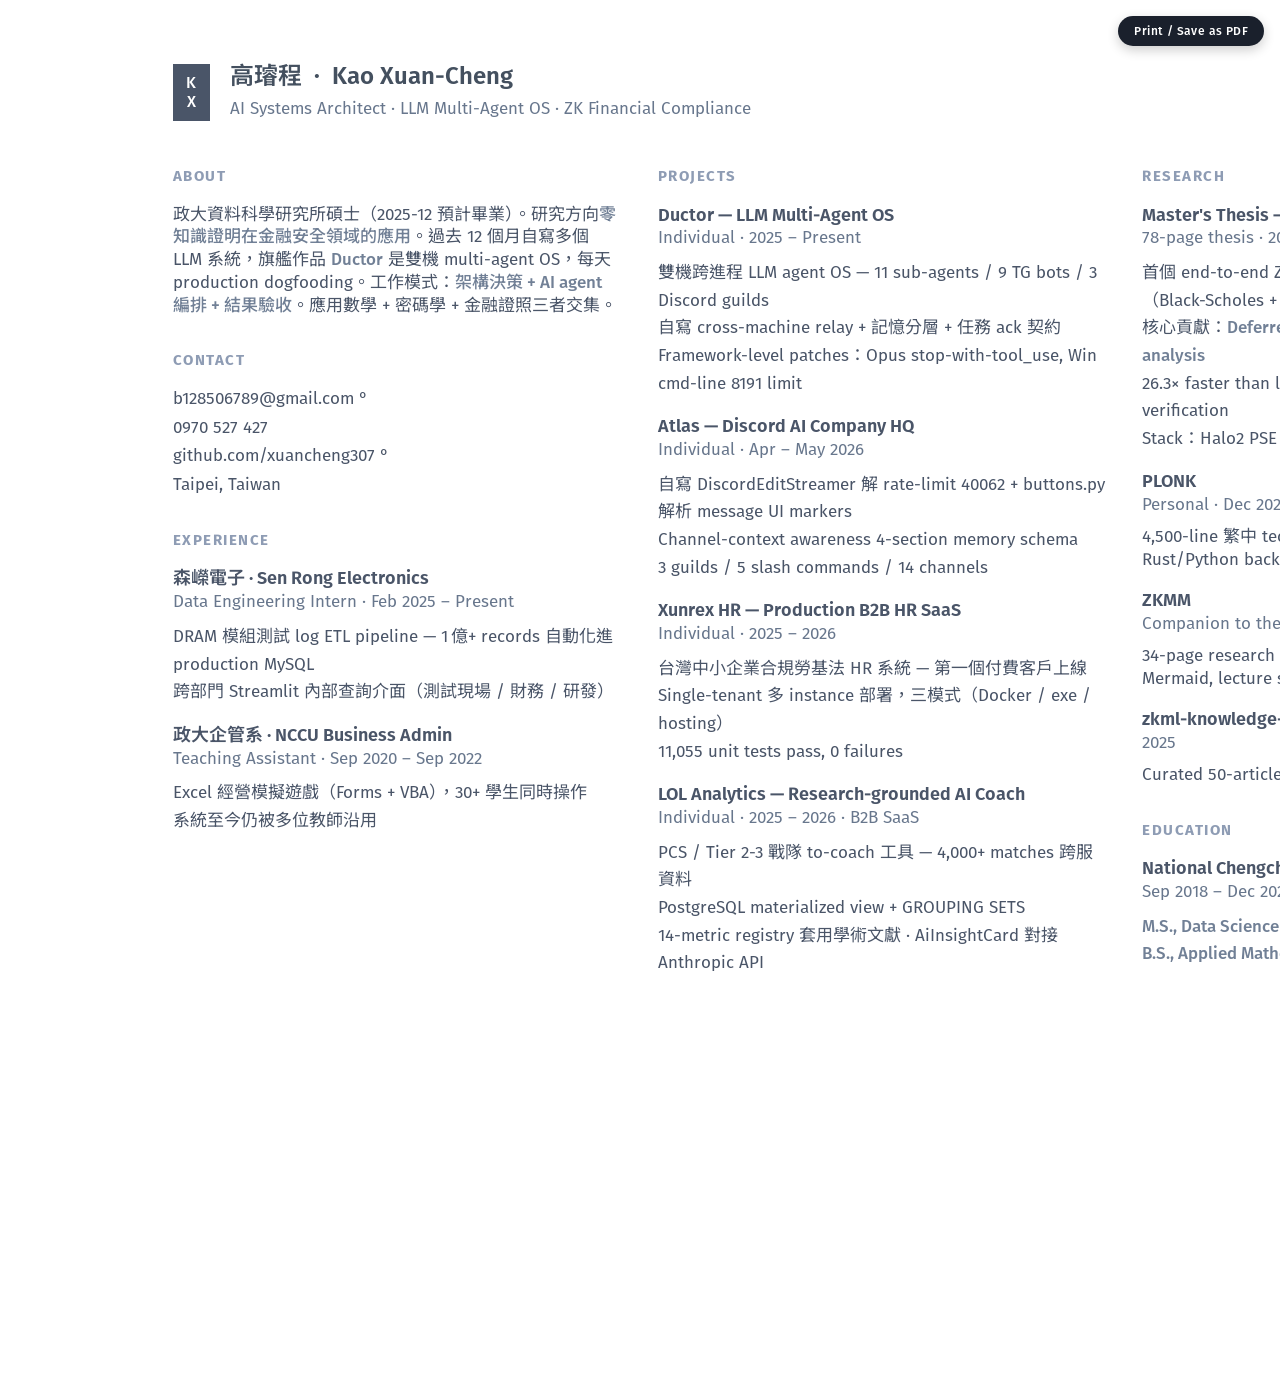
==== index.html @ 1d654ff6 "Resume v12 content trim: each entry 2-3 hook bullets, detail moved to interview script" ====
<!DOCTYPE html>
<html lang="zh-Hant">

<head>
  <meta charset="UTF-8">
  <meta name="description" content="AI Systems Architect — LLM Multi-Agent OS · ZK Financial Compliance · Production Engineering">
  <meta name="keywords" content="resume,cv,Kao Xuan-Cheng,高璿程,AI Architect">
  <meta name="author" content="Kao Xuan-Cheng / 高璿程">
  <meta name="viewport" content="width=device-width, initial-scale=1.0">
  <meta http-equiv="X-UA-Compatible" content="ie=edge">
  <link rel="preload" href="./fonts/FiraGO-Bold.latin.woff2" as="font" crossorigin="anonymous">
  <link rel="preload" href="./fonts/FiraGO-SemiBold.latin.woff2" as="font" crossorigin="anonymous">
  <link rel="preload" href="./fonts/FiraGO-Regular.latin.woff2" as="font" crossorigin="anonymous">
  <link rel="preload" href="./fonts/FiraGO-Medium.latin.woff2" as="font" crossorigin="anonymous">
  <link rel="preconnect" href="https://fonts.googleapis.com">
  <link rel="preconnect" href="https://fonts.gstatic.com" crossorigin>
  <link href="https://fonts.googleapis.com/css2?family=Noto+Sans+TC:wght@400;500;600;700&display=swap" rel="stylesheet">
  <link href="./build.css" rel="stylesheet">
  <title>高璿程 Kao Xuan-Cheng — AI Systems Architect</title>
  <style>
    .print-bar {
      position: fixed; top: 16px; right: 16px;
      background: #1a202c; color: #fff;
      padding: 8px 16px; border-radius: 100px;
      font-family: FiraGO, "Noto Sans TC", system-ui, sans-serif;
      font-size: 12px; font-weight: 500;
      cursor: pointer; user-select: none; z-index: 100;
      letter-spacing: 0.4px; border: none;
      box-shadow: 0 4px 12px rgba(0,0,0,0.2);
    }
    .print-bar:hover { background: #4a5568; }
    @media print { .print-bar { display: none !important; } }
  </style>
</head>

<body>
  <button class="print-bar" onclick="window.print()">Print / Save as PDF</button>

  <main class="font-firago hyphens-manual">

    <div class="p-6 mx-auto page max-w-2xl print:max-w-letter md:max-w-letter md:h-letter xsm:p-8 sm:p-9 md:p-16 bg-white">

      <!-- Name -->
      <header class="flex items-center mb-8 md:mb-11">
        <div class="initials-container mr-5 text-base leading-none text-white bg-gray-700 font-medium print:bg-black px-3"
             style="padding-bottom: 0.6875rem; padding-top: 0.6875rem;">
          <div class="initial text-center" style="padding-bottom: 0.1875rem;">K</div>
          <div class="text-center initial">X</div>
        </div>
        <div>
          <h1 class="text-2xl font-semibold text-gray-750 pb-px leading-none">
            高璿程 &nbsp;&middot;&nbsp; Kao Xuan-Cheng
          </h1>
          <p class="text-md text-gray-650 mt-2.1 leading-normal">
            AI Systems Architect &middot; LLM Multi-Agent OS &middot; ZK Financial Compliance
          </p>
        </div>
      </header>

      <div class="md:col-count-2 print:col-count-2 col-gap-md md:h-letter-col print:h-letter-col col-fill-auto">

        <!-- ABOUT -->
        <section class="mt-8 first:mt-0">
          <div class="break-inside-avoid">
            <h2 class="mb-4 font-bold tracking-widest text-sm2 text-gray-550 print:font-normal">
              ABOUT
            </h2>
            <p class="text-md text-gray-700 leading-normal">
              政大資料科學研究所碩士（2025-12 預計畢業）。研究方向<span class="font-medium text-gray-600 print:text-black">零知識證明在金融安全領域的應用</span>。過去 12 個月自寫多個 LLM 系統，旗艦作品 <span class="font-medium text-gray-600 print:text-black">Ductor</span> 是雙機 multi-agent OS，每天 production dogfooding。工作模式：<span class="font-medium text-gray-600 print:text-black">架構決策 + AI agent 編排 + 結果驗收</span>。應用數學 + 密碼學 + 金融證照三者交集。
            </p>
          </div>
        </section>

        <!-- CONTACT -->
        <section class="mt-8 first:mt-0">
          <div class="break-inside-avoid">
            <h2 class="mb-4 font-bold tracking-widest text-sm2 text-gray-550 print:font-normal">
              CONTACT
            </h2>
            <p class="text-md text-gray-700 leading-normal">
              <a class="hover:bg-gray-150 rounded-lg transition ease-in duration-100" href="mailto:b128506789@gmail.com">b128506789@gmail.com&nbsp;&deg;</a>
            </p>
            <p class="text-md text-gray-700 leading-normal mt-1.5">0970 527 427</p>
            <p class="text-md text-gray-700 leading-normal mt-1.5">
              <a class="hover:bg-gray-150 rounded-lg transition ease-in duration-100" href="https://github.com/xuancheng307">github.com/xuancheng307&nbsp;&deg;</a>
            </p>
            <p class="text-md text-gray-700 leading-normal mt-1.5">Taipei, Taiwan</p>
          </div>
        </section>

        <!-- EXPERIENCE -->
        <section class="mt-8 first:mt-0">
          <div class="break-inside-avoid">
            <h2 class="mb-4 font-bold tracking-widest text-sm2 text-gray-550 print:font-normal">
              EXPERIENCE
            </h2>

            <section class="mb-4.5 break-inside-avoid">
              <header>
                <h3 class="text-lg font-semibold text-gray-700 leading-snugish">
                  森嶸電子 &middot; Sen Rong Electronics
                </h3>
                <p class="leading-normal text-md text-gray-650">
                  Data Engineering Intern &middot; Feb 2025 &ndash; Present
                </p>
              </header>
              <ul class="list-inside leading-relaxed text-md text-gray-700 mt-2.1">
                <li>DRAM 模組測試 log ETL pipeline &mdash; 1&thinsp;億&plus; records 自動化進 production MySQL</li>
                <li>跨部門 Streamlit 內部查詢介面（測試現場 / 財務 / 研發）</li>
              </ul>
            </section>
          </div>

          <section class="mb-4.5 break-inside-avoid">
            <header>
              <h3 class="text-lg font-semibold text-gray-700 leading-snugish">
                政大企管系 &middot; NCCU Business Admin
              </h3>
              <p class="leading-normal text-md text-gray-650">
                Teaching Assistant &middot; Sep 2020 &ndash; Sep 2022
              </p>
            </header>
            <ul class="list-inside leading-relaxed text-md text-gray-700 mt-2.1">
              <li>Excel 經營模擬遊戲（Forms &plus; VBA），30&plus; 學生同時操作</li>
              <li>系統至今仍被多位教師沿用</li>
            </ul>
          </section>
        </section>

        <!-- PROJECTS -->
        <section class="mt-8 first:mt-0">
          <div class="break-inside-avoid">
            <h2 class="mb-4 font-bold tracking-widest text-sm2 text-gray-550 print:font-normal">
              PROJECTS
            </h2>

            <section class="mb-4.5 break-inside-avoid">
              <header>
                <h3 class="text-lg font-semibold text-gray-700 leading-snugish">
                  Ductor &mdash; LLM Multi-Agent OS
                </h3>
                <p class="leading-normal text-md text-gray-650">
                  Individual &middot; 2025 &ndash; Present
                </p>
              </header>
              <ul class="list-inside leading-relaxed text-md text-gray-700 mt-2.1">
                <li>雙機跨進程 LLM agent OS &mdash; 11 sub-agents / 9 TG bots / 3 Discord guilds</li>
                <li>自寫 cross-machine relay &plus; 記憶分層 &plus; 任務 ack 契約</li>
                <li>Framework-level patches：Opus stop-with-tool_use, Win cmd-line 8191 limit</li>
              </ul>
            </section>

            <section class="mb-4.5 break-inside-avoid">
              <header>
                <h3 class="text-lg font-semibold text-gray-700 leading-snugish">
                  Atlas &mdash; Discord AI Company HQ
                </h3>
                <p class="leading-normal text-md text-gray-650">
                  Individual &middot; Apr &ndash; May 2026
                </p>
              </header>
              <ul class="list-inside leading-relaxed text-md text-gray-700 mt-2.1">
                <li>自寫 DiscordEditStreamer 解 rate-limit 40062 &plus; buttons.py 解析 message UI markers</li>
                <li>Channel-context awareness 4-section memory schema</li>
                <li>3 guilds / 5 slash commands / 14 channels</li>
              </ul>
            </section>

            <section class="mb-4.5 break-inside-avoid">
              <header>
                <h3 class="text-lg font-semibold text-gray-700 leading-snugish">
                  Xunrex HR &mdash; Production B2B HR SaaS
                </h3>
                <p class="leading-normal text-md text-gray-650">
                  Individual &middot; 2025 &ndash; 2026
                </p>
              </header>
              <ul class="list-inside leading-relaxed text-md text-gray-700 mt-2.1">
                <li>台灣中小企業合規勞基法 HR 系統 &mdash; 第一個付費客戶上線</li>
                <li>Single-tenant 多 instance 部署，三模式（Docker / exe / hosting）</li>
                <li>11,055 unit tests pass, 0 failures</li>
              </ul>
            </section>

            <section class="mb-4.5 break-inside-avoid">
              <header>
                <h3 class="text-lg font-semibold text-gray-700 leading-snugish">
                  LOL Analytics &mdash; Research-grounded AI Coach
                </h3>
                <p class="leading-normal text-md text-gray-650">
                  Individual &middot; 2025 &ndash; 2026 &middot; B2B SaaS
                </p>
              </header>
              <ul class="list-inside leading-relaxed text-md text-gray-700 mt-2.1">
                <li>PCS / Tier 2-3 戰隊 to-coach 工具 &mdash; 4,000&plus; matches 跨服資料</li>
                <li>PostgreSQL materialized view &plus; GROUPING SETS</li>
                <li>14-metric registry 套用學術文獻 &middot; AiInsightCard 對接 Anthropic API</li>
              </ul>
            </section>
          </div>
        </section>

        <!-- RESEARCH -->
        <section class="mt-8 first:mt-0">
          <div class="break-inside-avoid">
            <h2 class="mb-4 font-bold tracking-widest text-sm2 text-gray-550 print:font-normal">
              RESEARCH
            </h2>

            <section class="mb-4.5 break-inside-avoid">
              <header>
                <h3 class="text-lg font-semibold text-gray-700 leading-snugish">
                  Master&apos;s Thesis &mdash; ZK Financial Compliance
                </h3>
                <p class="leading-normal text-md text-gray-650">
                  78-page thesis &middot; 2024 &ndash; Dec 2025
                </p>
              </header>
              <ul class="list-inside leading-relaxed text-md text-gray-700 mt-2.1">
                <li>首個 end-to-end ZK transcendental-function evaluation（Black-Scholes &plus; Merton）</li>
                <li>核心貢獻：<span class="font-medium text-gray-600 print:text-black">Deferred truncation with BN254 headroom analysis</span></li>
                <li>26.3&times; faster than lookup &middot; 6,944-byte proof / 23ms verification</li>
                <li>Stack：Halo2 PSE / KZG/SHPLONK / BN254</li>
              </ul>
            </section>

            <section class="mb-4.5 break-inside-avoid">
              <header>
                <h3 class="text-lg font-semibold text-gray-700 leading-snugish">PLONK</h3>
                <p class="leading-normal text-md text-gray-650">Personal &middot; Dec 2025</p>
              </header>
              <p class="mt-2.1 text-md text-gray-700 leading-normal">
                4,500-line 繁中 technical report &plus; 2 in-browser demos &plus; Rust/Python backend.
              </p>
            </section>

            <section class="mb-4.5 break-inside-avoid">
              <header>
                <h3 class="text-lg font-semibold text-gray-700 leading-snugish">ZKMM</h3>
                <p class="leading-normal text-md text-gray-650">Companion to thesis &middot; 2025</p>
              </header>
              <p class="mt-2.1 text-md text-gray-700 leading-normal">
                34-page research site &mdash; formal protocol specs, MathJax, Mermaid, lecture script。Pure HTML / CSS / vanilla JS。
              </p>
            </section>

            <section class="mb-4.5 break-inside-avoid">
              <header>
                <h3 class="text-lg font-semibold text-gray-700 leading-snugish">zkml-knowledge-base</h3>
                <p class="leading-normal text-md text-gray-650">2025</p>
              </header>
              <p class="mt-2.1 text-md text-gray-700 leading-normal">
                Curated 50-article ZKML reference 跨 8 sections。
              </p>
            </section>
          </div>
        </section>

        <!-- EDUCATION -->
        <section class="mt-8 first:mt-0">
          <div class="break-inside-avoid">
            <h2 class="mb-4 font-bold tracking-widest text-sm2 text-gray-550 print:font-normal">
              EDUCATION
            </h2>

            <section class="mb-4.5 break-inside-avoid">
              <header>
                <h3 class="text-lg font-semibold text-gray-700 leading-snugish">
                  National Chengchi University &middot; 政治大學
                </h3>
                <p class="leading-normal text-md text-gray-650">
                  Sep 2018 &ndash; Dec 2025
                </p>
              </header>
              <ul class="list-inside leading-relaxed text-md text-gray-700 mt-2.1">
                <li><span class="font-medium text-gray-600 print:text-black">M.S., Data Science</span> &middot; 2023 &ndash; 2025（預計）</li>
                <li><span class="font-medium text-gray-600 print:text-black">B.S., Applied Mathematics</span> &middot; 2018 &ndash; 2023 &middot; 跨修商學院</li>
              </ul>
            </section>
          </div>
        </section>

        <!-- SKILLS -->
        <section class="mt-8 first:mt-0">
          <div class="break-inside-avoid">
            <h2 class="mb-4 font-bold tracking-widest text-sm2 text-gray-550 print:font-normal">
              SKILLS
            </h2>

            <section class="mb-4.5 break-inside-avoid">
              <header>
                <h3 class="text-lg font-semibold text-gray-700 leading-snugish">Advanced</h3>
              </header>
              <ul class="list-inside leading-relaxed text-md text-gray-700 mt-2.1">
                <li>Python &middot; Anthropic Claude SDK &middot; Multi-agent orchestration</li>
                <li>MySQL / PostgreSQL &middot; Materialized View &middot; Telethon</li>
                <li>Halo2 / KZG / PLONK &middot; Framework patching</li>
              </ul>
            </section>

            <section class="mb-4.5 break-inside-avoid">
              <header>
                <h3 class="text-lg font-semibold text-gray-700 leading-snugish">Intermediate</h3>
              </header>
              <ul class="list-inside leading-relaxed text-md text-gray-700 mt-2.1">
                <li>TypeScript / Next.js &middot; Flask / Streamlit &middot; Docker / PyInstaller</li>
                <li>ezkl ONNX &rarr; Halo2 &middot; Remez minimax &middot; pandas</li>
              </ul>
            </section>

            <section class="mb-4.5 break-inside-avoid">
              <header>
                <h3 class="text-lg font-semibold text-gray-700 leading-snugish">Learning</h3>
              </header>
              <p class="mt-2.1 text-md text-gray-700 leading-normal">
                Rust &middot; C++ / MFC &middot; Plonky2
              </p>
            </section>
          </div>
        </section>

        <!-- LANG + CERT -->
        <section class="mt-8 first:mt-0">
          <div class="break-inside-avoid">
            <h2 class="mb-4 font-bold tracking-widest text-sm2 text-gray-550 print:font-normal">
              LANGUAGES &amp; CERTIFICATIONS
            </h2>
            <p class="text-md text-gray-700 leading-normal">
              <span class="font-medium text-gray-600 print:text-black">中文</span> Native &middot; <span class="font-medium text-gray-600 print:text-black">English</span> Reading Advanced; Speaking / Writing Intermediate
            </p>
            <p class="mt-2.1 text-md text-gray-700 leading-normal">
              證券商高級業務員 &middot; 證券商業務員 &middot; 期貨商業務員（2021.03）
            </p>
          </div>
        </section>

      </div>

    </div>

  </main>

</body>

</html>
---- build.css ----
@font-face{font-family:FiraGo;font-style:normal;font-weight:600;font-display:swap;src:url(./fonts/FiraGO-SemiBold.latin.woff2) format("woff2");unicode-range:U+0000-007f,U+0080-00ff}@font-face{font-family:FiraGo;font-style:normal;font-weight:600;font-display:swap;src:url(./fonts/FiraGO-SemiBold.latin-ext.woff2) format("woff2");unicode-range:U+0100-017f,U+0180-024f,U+0250-02af,U+1e??,U+2c60-2c7f,U+a720-a7ff,U+ab30-ab6f}@font-face{font-family:FiraGo;font-style:normal;font-weight:600;font-display:swap;src:url(./fonts/FiraGO-SemiBold.cyrillic.woff2) format("woff2");unicode-range:U+04??,U+0500-052f}@font-face{font-family:FiraGo;font-style:normal;font-weight:600;font-display:swap;src:url(./fonts/FiraGO-SemiBold.special.woff2) format("woff2");unicode-range:U+02b0-02ff,U+0300-036f,U+1d00-1d7f,U+1d80-1dbf,U+1dc0-1dff,U+23??,U+2980-29ff,U+2b??,U+e000-f8ff,U+fb00-fb4f}@font-face{font-family:FiraGo;font-style:normal;font-weight:600;font-display:swap;src:url(./fonts/FiraGO-SemiBold.greek.woff2) format("woff2");unicode-range:U+0370-03ff,U+1f??}@font-face{font-family:FiraGo;font-style:normal;font-weight:600;font-display:swap;src:url(./fonts/FiraGO-SemiBold.hebrew.woff2) format("woff2");unicode-range:U+0590-05ff}@font-face{font-family:FiraGo;font-style:normal;font-weight:600;font-display:swap;src:url(./fonts/FiraGO-SemiBold.arabic.woff2) format("woff2");unicode-range:U+06??,U+0750-077f,U+fb50-fdff,U+fe70-feff}@font-face{font-family:FiraGo;font-style:normal;font-weight:600;font-display:swap;src:url(./fonts/FiraGO-SemiBold.devanagari.woff2) format("woff2");unicode-range:U+0900-097f}@font-face{font-family:FiraGo;font-style:normal;font-weight:600;font-display:swap;src:url(./fonts/FiraGO-SemiBold.thai.woff2) format("woff2");unicode-range:U+0e00-0e7f}@font-face{font-family:FiraGo;font-style:normal;font-weight:600;font-display:swap;src:url(./fonts/FiraGO-SemiBold.georgian.woff2) format("woff2");unicode-range:U+10a0-10ff}@font-face{font-family:FiraGo;font-style:normal;font-weight:600;font-display:swap;src:url(./fonts/FiraGO-SemiBold.shared.woff2) format("woff2");unicode-range:U+2000-206f,U+2070-209f,U+20a0-20cf,U+2100-214f,U+2150-218f,U+2190-21ff,U+22??,U+25a0-25ff,U+2700-27bf}@font-face{font-family:FiraGo;font-style:normal;font-weight:700;font-display:swap;src:url(./fonts/FiraGO-Bold.latin.woff2) format("woff2");unicode-range:U+0000-007f,U+0080-00ff}@font-face{font-family:FiraGo;font-style:normal;font-weight:700;font-display:swap;src:url(./fonts/FiraGO-Bold.latin-ext.woff2) format("woff2");unicode-range:U+0100-017f,U+0180-024f,U+0250-02af,U+1e??,U+2c60-2c7f,U+a720-a7ff,U+ab30-ab6f}@font-face{font-family:FiraGo;font-style:normal;font-weight:700;font-display:swap;src:url(./fonts/FiraGO-Bold.cyrillic.woff2) format("woff2");unicode-range:U+04??,U+0500-052f}@font-face{font-family:FiraGo;font-style:normal;font-weight:700;font-display:swap;src:url(./fonts/FiraGO-Bold.special.woff2) format("woff2");unicode-range:U+02b0-02ff,U+0300-036f,U+1d00-1d7f,U+1d80-1dbf,U+1dc0-1dff,U+23??,U+2980-29ff,U+2b??,U+e000-f8ff,U+fb00-fb4f}@font-face{font-family:FiraGo;font-style:normal;font-weight:700;font-display:swap;src:url(./fonts/FiraGO-Bold.greek.woff2) format("woff2");unicode-range:U+0370-03ff,U+1f??}@font-face{font-family:FiraGo;font-style:normal;font-weight:700;font-display:swap;src:url(./fonts/FiraGO-Bold.hebrew.woff2) format("woff2");unicode-range:U+0590-05ff}@font-face{font-family:FiraGo;font-style:normal;font-weight:700;font-display:swap;src:url(./fonts/FiraGO-Bold.arabic.woff2) format("woff2");unicode-range:U+06??,U+0750-077f,U+fb50-fdff,U+fe70-feff}@font-face{font-family:FiraGo;font-style:normal;font-weight:700;font-display:swap;src:url(./fonts/FiraGO-Bold.devanagari.woff2) format("woff2");unicode-range:U+0900-097f}@font-face{font-family:FiraGo;font-style:normal;font-weight:700;font-display:swap;src:url(./fonts/FiraGO-Bold.thai.woff2) format("woff2");unicode-range:U+0e00-0e7f}@font-face{font-family:FiraGo;font-style:normal;font-weight:700;font-display:swap;src:url(./fonts/FiraGO-Bold.georgian.woff2) format("woff2");unicode-range:U+10a0-10ff}@font-face{font-family:FiraGo;font-style:normal;font-weight:700;font-display:swap;src:url(./fonts/FiraGO-Bold.shared.woff2) format("woff2");unicode-range:U+2000-206f,U+2070-209f,U+20a0-20cf,U+2100-214f,U+2150-218f,U+2190-21ff,U+22??,U+25a0-25ff,U+2700-27bf}@font-face{font-family:FiraGo;font-style:normal;font-weight:300;font-display:swap;src:url(./fonts/FiraGO-Book.latin.woff2) format("woff2");unicode-range:U+0000-007f,U+0080-00ff}@font-face{font-family:FiraGo;font-style:normal;font-weight:300;font-display:swap;src:url(./fonts/FiraGO-Book.latin-ext.woff2) format("woff2");unicode-range:U+0100-017f,U+0180-024f,U+0250-02af,U+1e??,U+2c60-2c7f,U+a720-a7ff,U+ab30-ab6f}@font-face{font-family:FiraGo;font-style:normal;font-weight:300;font-display:swap;src:url(./fonts/FiraGO-Book.cyrillic.woff2) format("woff2");unicode-range:U+04??,U+0500-052f}@font-face{font-family:FiraGo;font-style:normal;font-weight:300;font-display:swap;src:url(./fonts/FiraGO-Book.special.woff2) format("woff2");unicode-range:U+02b0-02ff,U+0300-036f,U+1d00-1d7f,U+1d80-1dbf,U+1dc0-1dff,U+23??,U+2980-29ff,U+2b??,U+e000-f8ff,U+fb00-fb4f}@font-face{font-family:FiraGo;font-style:normal;font-weight:300;font-display:swap;src:url(./fonts/FiraGO-Book.greek.woff2) format("woff2");unicode-range:U+0370-03ff,U+1f??}@font-face{font-family:FiraGo;font-style:normal;font-weight:300;font-display:swap;src:url(./fonts/FiraGO-Book.hebrew.woff2) format("woff2");unicode-range:U+0590-05ff}@font-face{font-family:FiraGo;font-style:normal;font-weight:300;font-display:swap;src:url(./fonts/FiraGO-Book.arabic.woff2) format("woff2");unicode-range:U+06??,U+0750-077f,U+fb50-fdff,U+fe70-feff}@font-face{font-family:FiraGo;font-style:normal;font-weight:300;font-display:swap;src:url(./fonts/FiraGO-Book.devanagari.woff2) format("woff2");unicode-range:U+0900-097f}@font-face{font-family:FiraGo;font-style:normal;font-weight:300;font-display:swap;src:url(./fonts/FiraGO-Book.thai.woff2) format("woff2");unicode-range:U+0e00-0e7f}@font-face{font-family:FiraGo;font-style:normal;font-weight:300;font-display:swap;src:url(./fonts/FiraGO-Book.georgian.woff2) format("woff2");unicode-range:U+10a0-10ff}@font-face{font-family:FiraGo;font-style:normal;font-weight:300;font-display:swap;src:url(./fonts/FiraGO-Book.shared.woff2) format("woff2");unicode-range:U+2000-206f,U+2070-209f,U+20a0-20cf,U+2100-214f,U+2150-218f,U+2190-21ff,U+22??,U+25a0-25ff,U+2700-27bf}@font-face{font-family:FiraGo;font-style:normal;font-weight:500;font-display:swap;src:url(./fonts/FiraGO-Medium.latin.woff2) format("woff2");unicode-range:U+0000-007f,U+0080-00ff}@font-face{font-family:FiraGo;font-style:normal;font-weight:500;font-display:swap;src:url(./fonts/FiraGO-Medium.latin-ext.woff2) format("woff2");unicode-range:U+0100-017f,U+0180-024f,U+0250-02af,U+1e??,U+2c60-2c7f,U+a720-a7ff,U+ab30-ab6f}@font-face{font-family:FiraGo;font-style:normal;font-weight:500;font-display:swap;src:url(./fonts/FiraGO-Medium.cyrillic.woff2) format("woff2");unicode-range:U+04??,U+0500-052f}@font-face{font-family:FiraGo;font-style:normal;font-weight:500;font-display:swap;src:url(./fonts/FiraGO-Medium.special.woff2) format("woff2");unicode-range:U+02b0-02ff,U+0300-036f,U+1d00-1d7f,U+1d80-1dbf,U+1dc0-1dff,U+23??,U+2980-29ff,U+2b??,U+e000-f8ff,U+fb00-fb4f}@font-face{font-family:FiraGo;font-style:normal;font-weight:500;font-display:swap;src:url(./fonts/FiraGO-Medium.greek.woff2) format("woff2");unicode-range:U+0370-03ff,U+1f??}@font-face{font-family:FiraGo;font-style:normal;font-weight:500;font-display:swap;src:url(./fonts/FiraGO-Medium.hebrew.woff2) format("woff2");unicode-range:U+0590-05ff}@font-face{font-family:FiraGo;font-style:normal;font-weight:500;font-display:swap;src:url(./fonts/FiraGO-Medium.arabic.woff2) format("woff2");unicode-range:U+06??,U+0750-077f,U+fb50-fdff,U+fe70-feff}@font-face{font-family:FiraGo;font-style:normal;font-weight:500;font-display:swap;src:url(./fonts/FiraGO-Medium.devanagari.woff2) format("woff2");unicode-range:U+0900-097f}@font-face{font-family:FiraGo;font-style:normal;font-weight:500;font-display:swap;src:url(./fonts/FiraGO-Medium.thai.woff2) format("woff2");unicode-range:U+0e00-0e7f}@font-face{font-family:FiraGo;font-style:normal;font-weight:500;font-display:swap;src:url(./fonts/FiraGO-Medium.georgian.woff2) format("woff2");unicode-range:U+10a0-10ff}@font-face{font-family:FiraGo;font-style:normal;font-weight:500;font-display:swap;src:url(./fonts/FiraGO-Medium.shared.woff2) format("woff2");unicode-range:U+2000-206f,U+2070-209f,U+20a0-20cf,U+2100-214f,U+2150-218f,U+2190-21ff,U+22??,U+25a0-25ff,U+2700-27bf}@font-face{font-family:FiraGo;font-style:normal;font-weight:400;font-display:swap;src:url(./fonts/FiraGO-Regular.latin.woff2) format("woff2");unicode-range:U+0000-007f,U+0080-00ff}@font-face{font-family:FiraGo;font-style:normal;font-weight:400;font-display:swap;src:url(./fonts/FiraGO-Regular.latin-ext.woff2) format("woff2");unicode-range:U+0100-017f,U+0180-024f,U+0250-02af,U+1e??,U+2c60-2c7f,U+a720-a7ff,U+ab30-ab6f}@font-face{font-family:FiraGo;font-style:normal;font-weight:400;font-display:swap;src:url(./fonts/FiraGO-Regular.cyrillic.woff2) format("woff2");unicode-range:U+04??,U+0500-052f}@font-face{font-family:FiraGo;font-style:normal;font-weight:400;font-display:swap;src:url(./fonts/FiraGO-Regular.special.woff2) format("woff2");unicode-range:U+02b0-02ff,U+0300-036f,U+1d00-1d7f,U+1d80-1dbf,U+1dc0-1dff,U+23??,U+2980-29ff,U+2b??,U+e000-f8ff,U+fb00-fb4f}@font-face{font-family:FiraGo;font-style:normal;font-weight:400;font-display:swap;src:url(./fonts/FiraGO-Regular.greek.woff2) format("woff2");unicode-range:U+0370-03ff,U+1f??}@font-face{font-family:FiraGo;font-style:normal;font-weight:400;font-display:swap;src:url(./fonts/FiraGO-Regular.hebrew.woff2) format("woff2");unicode-range:U+0590-05ff}@font-face{font-family:FiraGo;font-style:normal;font-weight:400;font-display:swap;src:url(./fonts/FiraGO-Regular.arabic.woff2) format("woff2");unicode-range:U+06??,U+0750-077f,U+fb50-fdff,U+fe70-feff}@font-face{font-family:FiraGo;font-style:normal;font-weight:400;font-display:swap;src:url(./fonts/FiraGO-Regular.devanagari.woff2) format("woff2");unicode-range:U+0900-097f}@font-face{font-family:FiraGo;font-style:normal;font-weight:400;font-display:swap;src:url(./fonts/FiraGO-Regular.thai.woff2) format("woff2");unicode-range:U+0e00-0e7f}@font-face{font-family:FiraGo;font-style:normal;font-weight:400;font-display:swap;src:url(./fonts/FiraGO-Regular.georgian.woff2) format("woff2");unicode-range:U+10a0-10ff}@font-face{font-family:FiraGo;font-style:normal;font-weight:400;font-display:swap;src:url(./fonts/FiraGO-Regular.shared.woff2) format("woff2");unicode-range:U+2000-206f,U+2070-209f,U+20a0-20cf,U+2100-214f,U+2150-218f,U+2190-21ff,U+22??,U+25a0-25ff,U+2700-27bf}

/*! normalize.css v8.0.1 | MIT License | github.com/necolas/normalize.css */html{line-height:1.15;-webkit-text-size-adjust:100%}body{margin:0}main{display:block}h1{font-size:2em;margin:.67em 0}a{background-color:transparent}template{display:none}h1,h2,h3,p,ul{margin:0}ul{list-style:none;padding:0}html{font-family:system-ui,-apple-system,BlinkMacSystemFont,Segoe UI,Roboto,Helvetica Neue,Arial,Noto Sans,sans-serif,Apple Color Emoji,Segoe UI Emoji,Segoe UI Symbol,Noto Color Emoji;line-height:1.5}*,:after,:before{box-sizing:border-box;border:0 solid #e2e8f0}h1,h2,h3{font-size:inherit;font-weight:inherit}a{color:inherit;text-decoration:inherit}body{-webkit-font-smoothing:subpixel-antialiased}.bg-white{background-color:#fff}.bg-gray-200{background-color:#edf2f7}.bg-gray-700{background-color:#4a5568}.hover\:bg-gray-150:hover{background-color:#f4f7fb}.rounded-lg{border-radius:.5rem}.inline-block{display:inline-block}.flex{display:-webkit-box;display:flex}.flex-wrap{flex-wrap:wrap}.items-center{-webkit-box-align:center;align-items:center}.font-firago{font-family:FiraGO,"Noto Sans TC",system-ui,-apple-system,BlinkMacSystemFont,Segoe UI,Roboto,Helvetica Neue,Arial,Noto Sans,sans-serif,Apple Color Emoji,Segoe UI Emoji,Segoe UI Symbol,Noto Color Emoji}.font-normal{font-weight:400}.font-medium{font-weight:500}.font-semibold{font-weight:600}.font-bold{font-weight:700}.leading-none{line-height:1}.leading-normal{line-height:1.34}.leading-relaxed{line-height:1.625}.leading-snugish{line-height:1.32}.list-inside{list-style-position:inside}.mx-auto{margin-left:auto;margin-right:auto}.my-3\.2{margin-top:.8125rem;margin-bottom:.8125rem}.mb-4{margin-bottom:1rem}.mr-5{margin-right:1.25rem}.mt-8{margin-top:2rem}.mb-8{margin-bottom:2rem}.mt-1\.5{margin-top:.375rem}.mr-1\.6{margin-right:.4375rem}.mb-1\.6{margin-bottom:.4375rem}.mt-2\.1{margin-top:.5625rem}.mb-4\.5{margin-bottom:1.125rem}.-ml-3{margin-left:-.75rem}.-mr-1\.6{margin-right:-.4375rem}.-mb-1\.6{margin-bottom:-.4375rem}.first\:mt-0:first-child{margin-top:0}.max-w-2xl{max-width:42rem}.p-6{padding:1.5rem}.px-3{padding-left:.75rem;padding-right:.75rem}.px-2\.5{padding-left:10px;padding-right:10px}.pb-px{padding-bottom:1px}.last\:pb-1\.5:last-child{padding-bottom:.375rem}.absolute{position:absolute}.text-center{text-align:center}.text-white{color:#fff}.text-gray-550{color:#8e9cb4}.text-gray-600{color:#718096}.text-gray-650{color:#68778d}.text-gray-700{color:#4a5568}.text-gray-750{color:#44505f}.group:hover .group-hover\:text-gray-700{color:#4a5568}.text-base{font-size:1rem}.text-lg{font-size:1.125rem}.text-2xl{font-size:1.5rem}.text-sm2{font-size:.9375rem}.text-md{font-size:1.0625rem}.tracking-widest{letter-spacing:.1em}.select-none{-webkit-user-select:none;-moz-user-select:none;-ms-user-select:none;user-select:none}.transform{--transform-translate-x:0;--transform-translate-y:0;--transform-rotate:0;--transform-skew-x:0;--transform-skew-y:0;--transform-scale-x:1;--transform-scale-y:1;-webkit-transform:translateX(var(--transform-translate-x)) translateY(var(--transform-translate-y)) rotate(var(--transform-rotate)) skewX(var(--transform-skew-x)) skewY(var(--transform-skew-y)) scaleX(var(--transform-scale-x)) scaleY(var(--transform-scale-y));transform:translateX(var(--transform-translate-x)) translateY(var(--transform-translate-y)) rotate(var(--transform-rotate)) skewX(var(--transform-skew-x)) skewY(var(--transform-skew-y)) scaleX(var(--transform-scale-x)) scaleY(var(--transform-scale-y))}.-translate-y-px{--transform-translate-y:-1px}.transition{-webkit-transition-property:background-color,border-color,color,fill,stroke,opacity,box-shadow,-webkit-transform;transition-property:background-color,border-color,color,fill,stroke,opacity,box-shadow,-webkit-transform;transition-property:background-color,border-color,color,fill,stroke,opacity,box-shadow,transform;transition-property:background-color,border-color,color,fill,stroke,opacity,box-shadow,transform,-webkit-transform}.ease-in{-webkit-transition-timing-function:cubic-bezier(.4,0,1,1);transition-timing-function:cubic-bezier(.4,0,1,1)}.duration-100{-webkit-transition-duration:.1s;transition-duration:.1s}.hyphens-manual{-webkit-hyphens:manual;-ms-hyphens:manual;hyphens:manual}.col-gap-md{-webkit-column-gap:2.1875rem;-moz-column-gap:2.1875rem;column-gap:2.1875rem}.break-inside-avoid{-webkit-column-break-inside:avoid;-moz-column-break-inside:avoid;break-inside:avoid}.col-fill-auto{-webkit-column-fill:auto;-moz-column-fill:auto;column-fill:auto}@media print{@page{margin-top:0;margin-bottom:0;margin-left:0;margin-right:0}body{-webkit-print-color-adjust:exact!important;color-adjust:exact!important;color:#000!important}.page{padding:4rem!important}.initial{color:transparent!important;text-shadow:0 0 0 #fff!important}h1,h2,h3,li,p{color:#000!important}html{font-size:12.288px!important}}html{font-size:13.176471px}@media (min-width:640px){html{font-size:calc(13.17647px + (282.3529vw - 1807.05856px)/193)}}@media (min-width:833px){html{font-size:calc(12.288px + (371.2vw - 3092.096px)/246.5)}}@media (min-width:1079.5px){html{font-size:16px}}.initials-container{min-width:2.31rem}@media print{.print\:bg-black{background-color:#000}.print\:bg-white{background-color:#fff}.print\:font-normal{font-weight:400}.print\:h-letter-col{height:71.625rem}.print\:max-w-letter{max-width:66.40625rem}.print\:text-black{color:#000}.print\:border-inset{box-shadow:inset 0 0 0 1px #cbd5e0}.print\:col-count-2{-webkit-column-count:2;-moz-column-count:2;column-count:2}}@media (min-width:500px){.xsm\:p-8{padding:2rem}}@media (min-width:640px){.sm\:-ml-3\.2{margin-left:-.8125rem}}@media (min-width:833px){.md\:h-letter{height:85.9375rem}.md\:h-letter-col{height:71.625rem}.md\:mb-11{margin-bottom:2.75rem}.md\:max-w-letter{max-width:66.40625rem}.md\:p-16{padding:4rem}.md\:col-count-2{-webkit-column-count:2;-moz-column-count:2;column-count:2}}
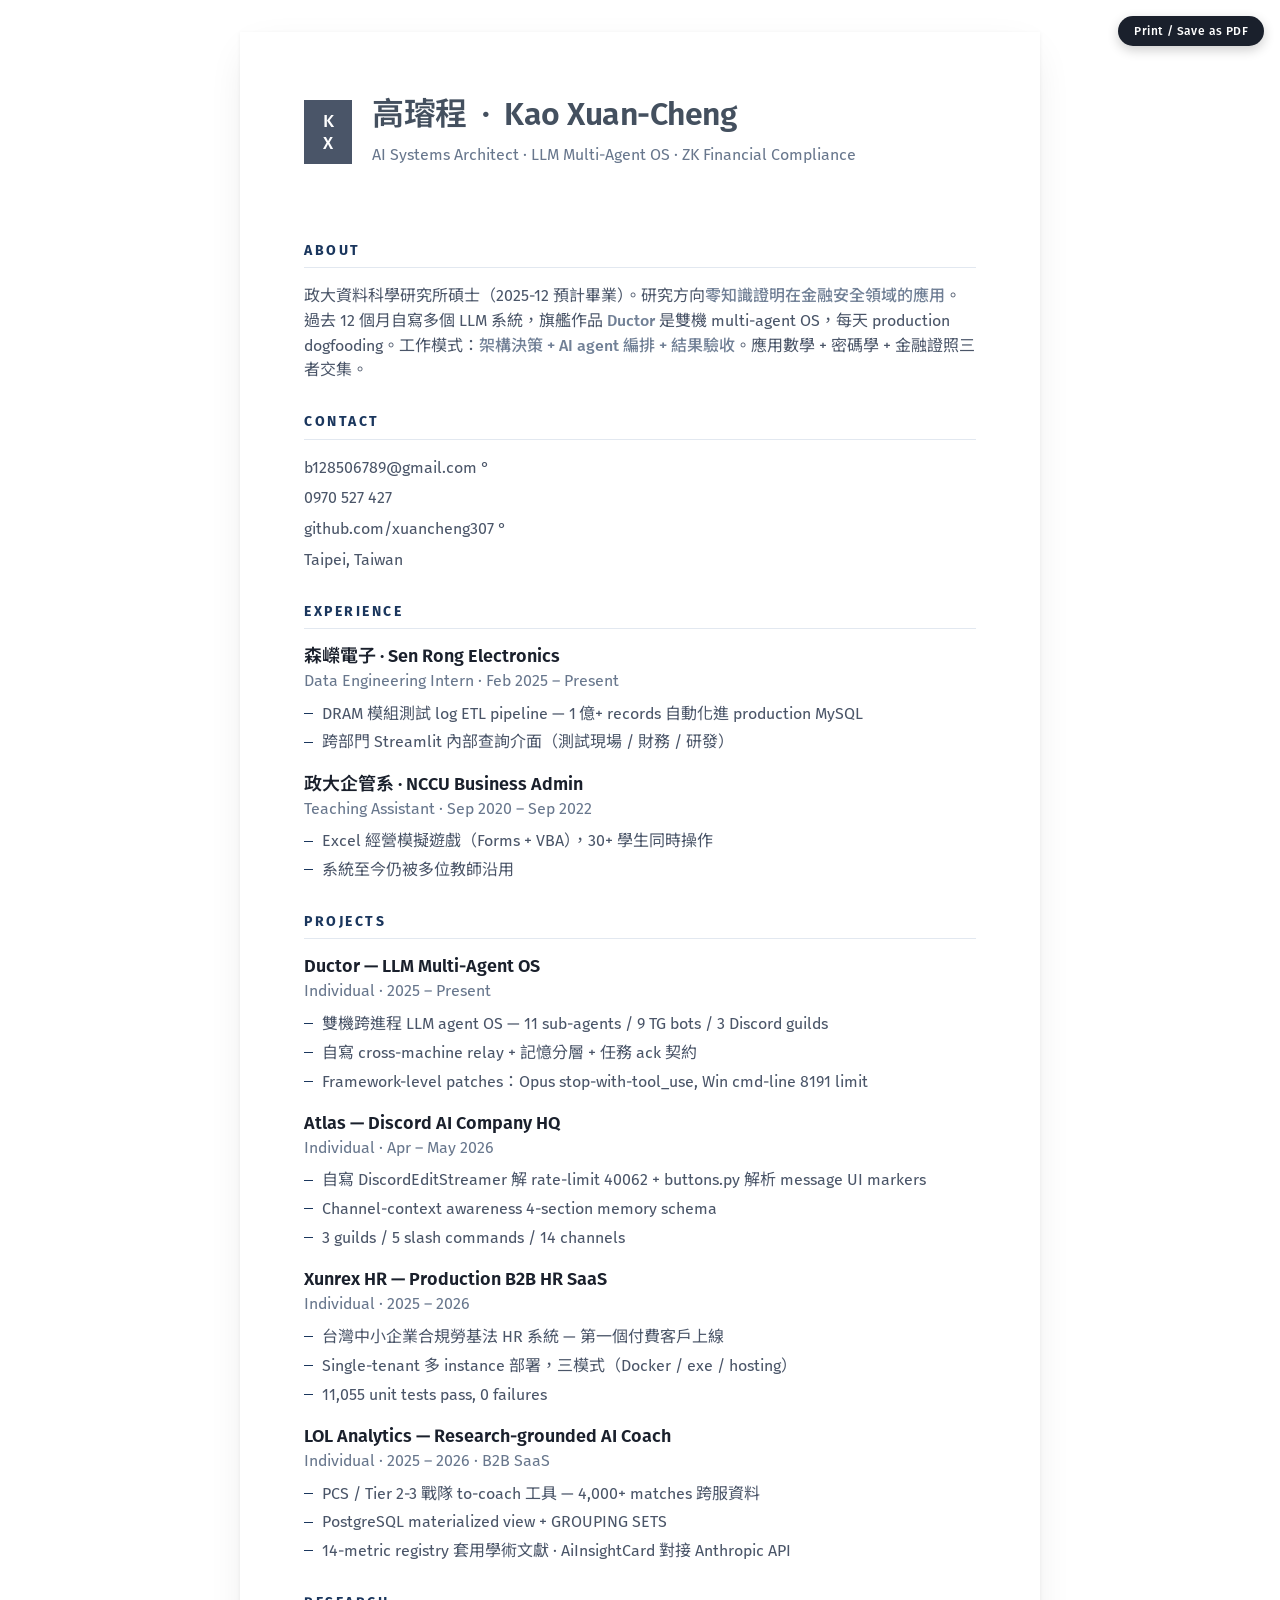
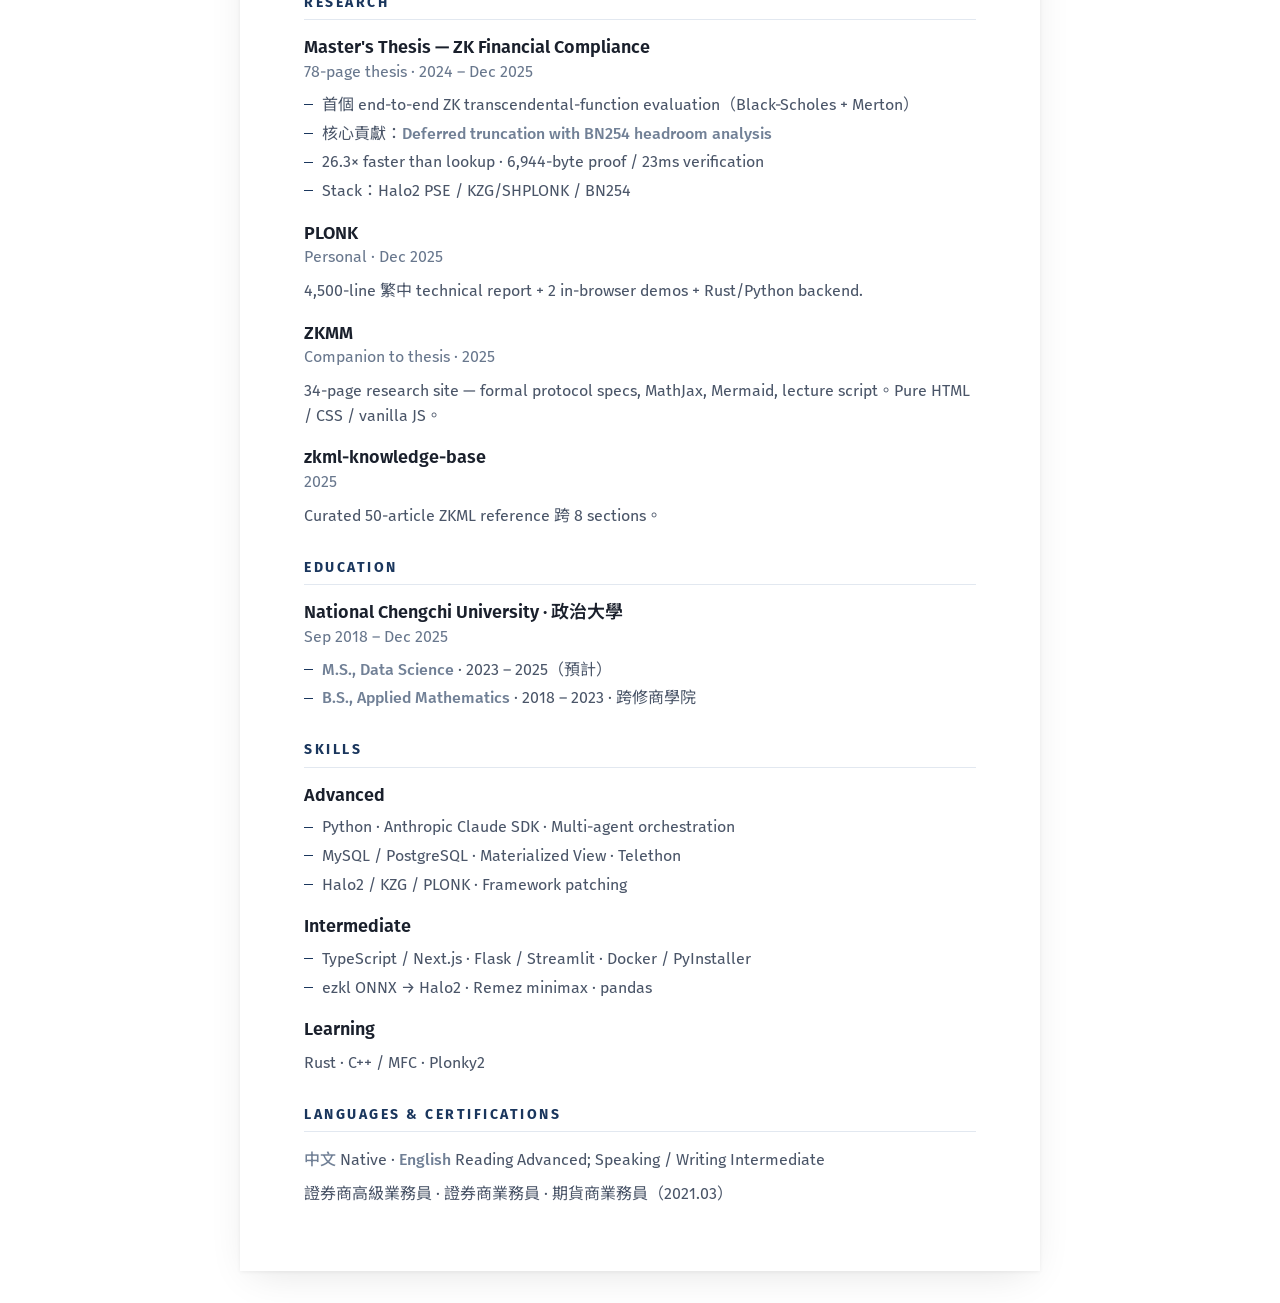
==== commit f6f5001c: "Resume v13 layout fix: single column, section headers in deep navy, name bigger, custom bullet style" ====
--- a/index.html
+++ b/index.html
@@ -18,6 +18,83 @@
   <link href="./build.css" rel="stylesheet">
   <title>高璿程 Kao Xuan-Cheng — AI Systems Architect</title>
   <style>
+    /* === Layout fix overrides for single-column readable resume === */
+    .page {
+      max-width: 50rem !important;        /* tighter than letter, friendlier reading */
+      min-height: auto !important;
+      height: auto !important;
+      margin-top: 2rem !important;
+      margin-bottom: 2rem !important;
+      box-shadow: 0 1px 4px rgba(0,0,0,0.06), 0 12px 40px -12px rgba(0,0,0,0.12);
+    }
+    @media (min-width: 833px) {
+      .page { max-width: 50rem !important; height: auto !important; }
+    }
+
+    .resume-body {
+      column-count: 1 !important;
+      column-fill: auto !important;
+      height: auto !important;
+    }
+
+    /* === Header — bigger, stronger === */
+    header h1 {
+      font-size: 2rem !important;          /* was 1.5rem (text-2xl) */
+      line-height: 1.15 !important;
+      letter-spacing: -0.5px;
+    }
+
+    .initials-container {
+      min-width: 3rem !important;
+      font-size: 1.125rem !important;
+    }
+    .initial { padding: 1px 0; }
+
+    /* === Section header — darker, warmer accent === */
+    h2.tracking-widest {
+      color: #1a365d !important;            /* deep navy (was washed-out gray-550) */
+      font-size: 0.875rem !important;
+      letter-spacing: 0.18em !important;
+      padding-bottom: 0.4rem;
+      margin-bottom: 1rem !important;
+      border-bottom: 1px solid #e2e8f0;
+    }
+
+    /* === Entry title slightly darker === */
+    h3.text-lg { color: #1a202c !important; }
+
+    /* === Body text optimization === */
+    body, .text-md { font-size: 1rem; }
+    p.text-md { line-height: 1.55 !important; }
+
+    /* === Bullets — replace list-inside with proper hanging indent === */
+    .resume-body ul {
+      list-style: none !important;
+      padding-left: 0 !important;
+      margin-top: 0.5rem;
+    }
+    .resume-body ul li {
+      position: relative;
+      padding-left: 1.1em;
+      margin-bottom: 0.25rem;
+      line-height: 1.55;
+      color: #4a5568;
+    }
+    .resume-body ul li::before {
+      content: '';
+      position: absolute;
+      left: 0;
+      top: 0.7em;
+      width: 0.55em;
+      height: 1px;
+      background: #1a365d;
+    }
+
+    /* === Section spacing tighter (single col doesn't need huge gaps) === */
+    .resume-body section.mt-8 { margin-top: 1.75rem !important; }
+    .resume-body section.mt-8 section.mb-4\.5 { margin-bottom: 1.1rem !important; }
+
+    /* === Print === */
     .print-bar {
       position: fixed; top: 16px; right: 16px;
       background: #1a202c; color: #fff;
@@ -29,7 +106,12 @@
       box-shadow: 0 4px 12px rgba(0,0,0,0.2);
     }
     .print-bar:hover { background: #4a5568; }
-    @media print { .print-bar { display: none !important; } }
+    @media print {
+      .print-bar { display: none !important; }
+      .page { box-shadow: none !important; max-width: 100% !important; }
+      h2.tracking-widest { color: #000 !important; }
+      .resume-body ul li::before { background: #000 !important; }
+    }
   </style>
 </head>
 
@@ -57,7 +139,7 @@
         </div>
       </header>
 
-      <div class="md:col-count-2 print:col-count-2 col-gap-md md:h-letter-col print:h-letter-col col-fill-auto">
+      <div class="resume-body">
 
         <!-- ABOUT -->
         <section class="mt-8 first:mt-0">
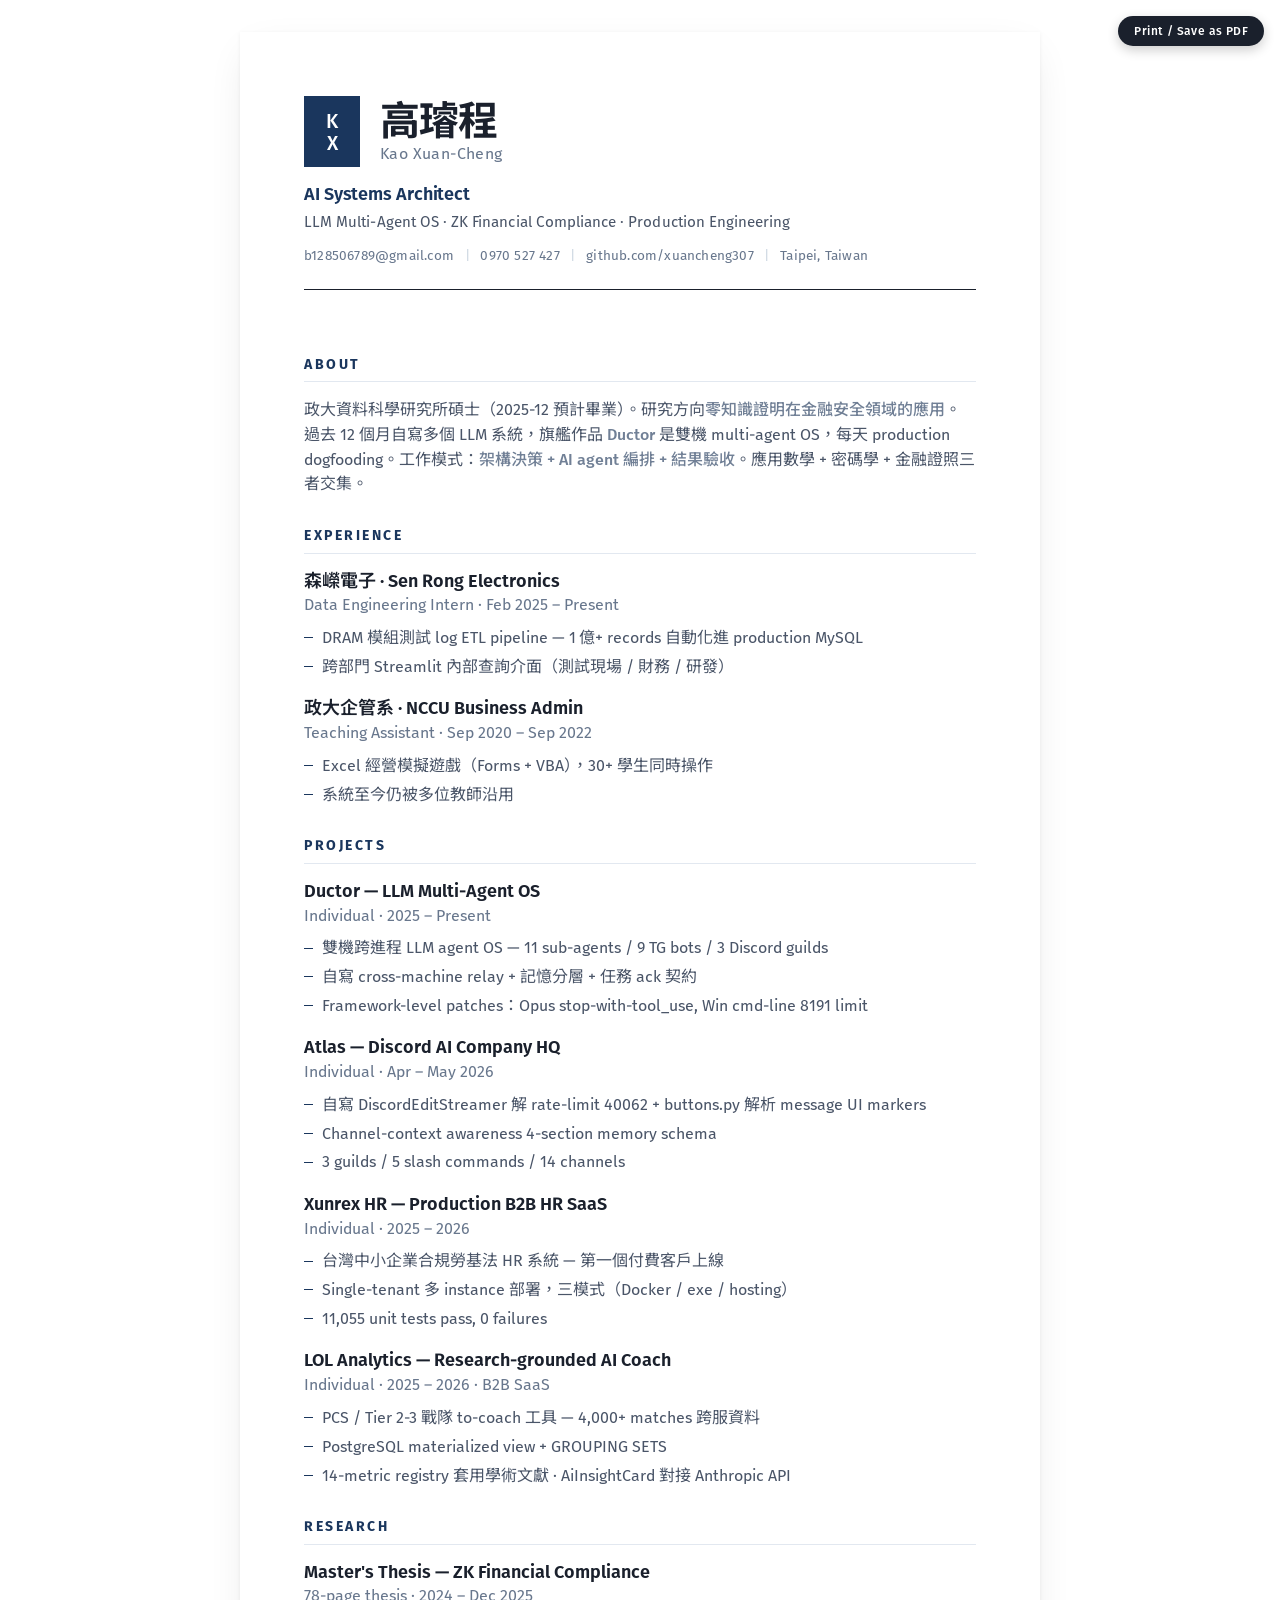
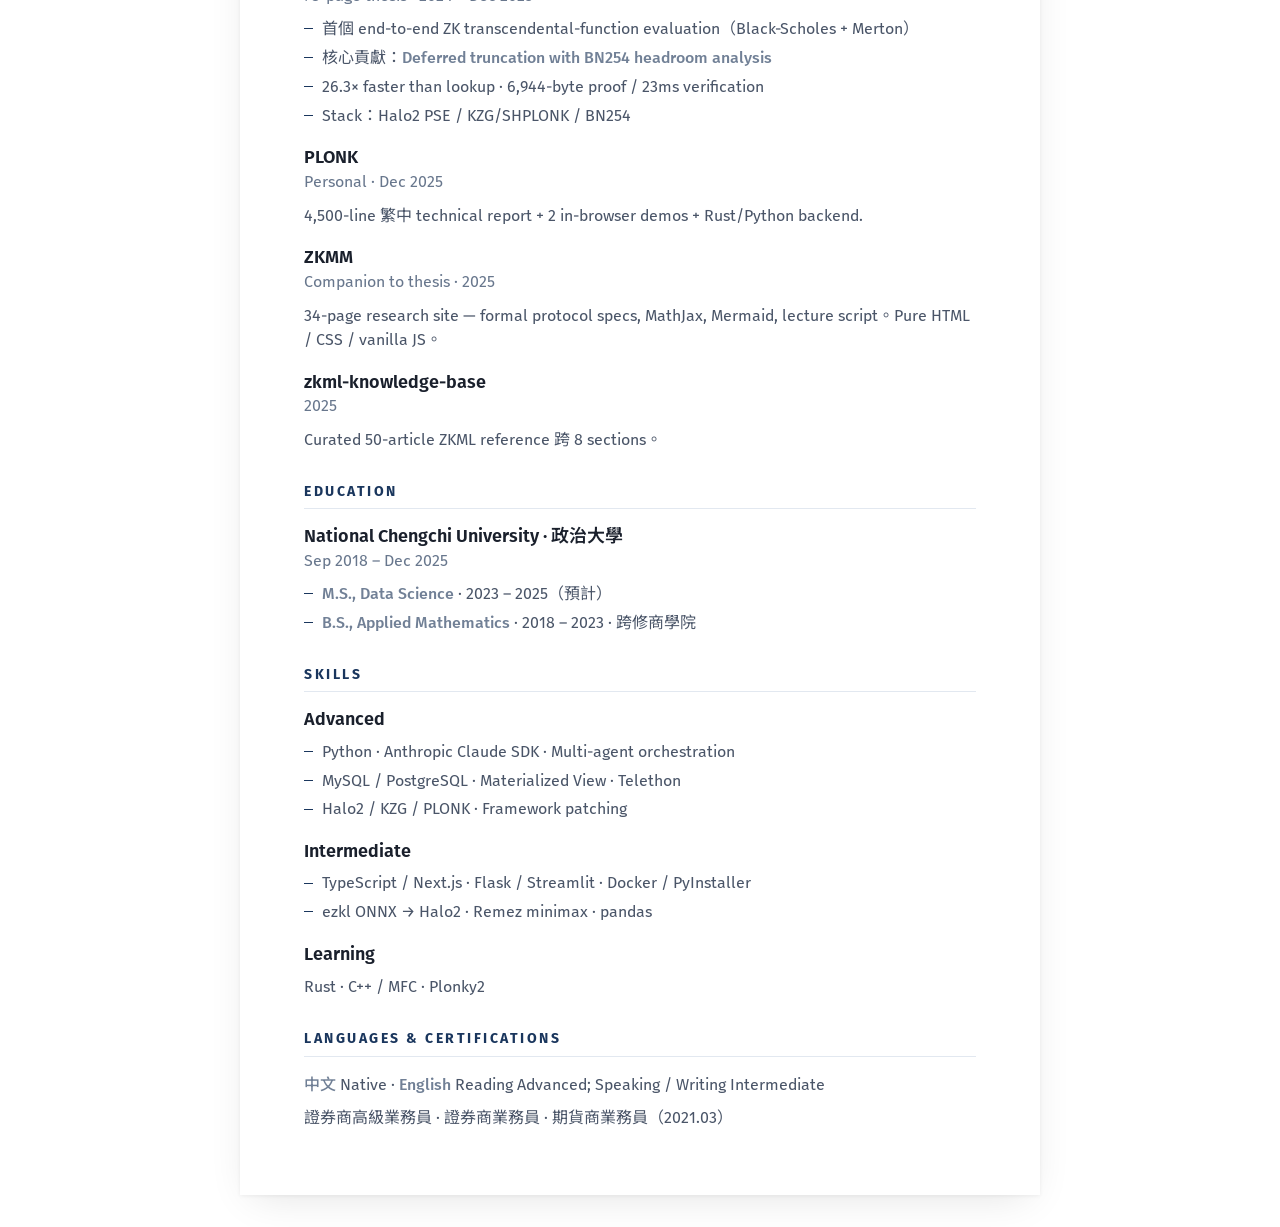
==== commit ceeef032: "Resume v14 header restructure: contact moved to header (single line), bigger name, navy initials blo" ====
--- a/index.html
+++ b/index.html
@@ -37,18 +37,74 @@
       height: auto !important;
     }
 
-    /* === Header — bigger, stronger === */
-    header h1 {
-      font-size: 2rem !important;          /* was 1.5rem (text-2xl) */
-      line-height: 1.15 !important;
-      letter-spacing: -0.5px;
-    }
-
+    /* === Header (new structure) === */
+    .resume-header {
+      margin-bottom: 2.25rem;
+      padding-bottom: 1.4rem;
+      border-bottom: 1px solid #1a202c;
+    }
+    .header-row-1 {
+      display: flex;
+      align-items: center;
+      gap: 1.25rem;
+      margin-bottom: 0.85rem;
+    }
     .initials-container {
-      min-width: 3rem !important;
-      font-size: 1.125rem !important;
-    }
-    .initial { padding: 1px 0; }
+      background: #1a365d;
+      color: #fff;
+      font-family: FiraGO, "Noto Sans TC", system-ui, sans-serif;
+      font-weight: 500;
+      font-size: 1.25rem;
+      line-height: 1;
+      min-width: 3.5rem;
+      padding: 0.85rem 0.85rem;
+      text-align: center;
+    }
+    .initials-container .initial {
+      padding: 1px 0;
+    }
+    .header-name { display: flex; flex-direction: column; }
+    .header-name-cn {
+      font-family: "Noto Sans TC", FiraGO, sans-serif;
+      font-size: 2.5rem;
+      font-weight: 700;
+      color: #1a202c;
+      letter-spacing: -1px;
+      line-height: 1;
+      margin-bottom: 0.25rem;
+    }
+    .header-name-en {
+      font-size: 1rem;
+      color: #68778d;
+      font-weight: 400;
+      letter-spacing: 0.4px;
+    }
+    .header-role {
+      font-size: 1.125rem;
+      font-weight: 600;
+      color: #1a365d;
+      margin-bottom: 0.2rem;
+      letter-spacing: -0.1px;
+    }
+    .header-tagline {
+      font-size: 0.95rem;
+      color: #4a5568;
+      margin-bottom: 0.75rem;
+      letter-spacing: 0.05px;
+    }
+    .header-contact {
+      font-size: 0.85rem;
+      color: #68778d;
+      font-family: FiraGO, "Noto Sans TC", system-ui, sans-serif;
+      letter-spacing: 0.2px;
+    }
+    .header-contact a {
+      color: #68778d;
+      text-decoration: none;
+      transition: color 0.15s;
+    }
+    .header-contact a:hover { color: #1a365d; }
+    .header-contact .sep { color: #cbd5e0; padding: 0 0.4rem; }
 
     /* === Section header — darker, warmer accent === */
     h2.tracking-widest {
@@ -122,20 +178,28 @@
 
     <div class="p-6 mx-auto page max-w-2xl print:max-w-letter md:max-w-letter md:h-letter xsm:p-8 sm:p-9 md:p-16 bg-white">
 
-      <!-- Name -->
-      <header class="flex items-center mb-8 md:mb-11">
-        <div class="initials-container mr-5 text-base leading-none text-white bg-gray-700 font-medium print:bg-black px-3"
-             style="padding-bottom: 0.6875rem; padding-top: 0.6875rem;">
-          <div class="initial text-center" style="padding-bottom: 0.1875rem;">K</div>
-          <div class="text-center initial">X</div>
+      <!-- Name + contact (top of page) -->
+      <header class="resume-header">
+        <div class="header-row-1">
+          <div class="initials-container">
+            <div class="initial">K</div>
+            <div class="initial">X</div>
+          </div>
+          <div class="header-name">
+            <h1 class="header-name-cn">高璿程</h1>
+            <div class="header-name-en">Kao Xuan-Cheng</div>
+          </div>
         </div>
-        <div>
-          <h1 class="text-2xl font-semibold text-gray-750 pb-px leading-none">
-            高璿程 &nbsp;&middot;&nbsp; Kao Xuan-Cheng
-          </h1>
-          <p class="text-md text-gray-650 mt-2.1 leading-normal">
-            AI Systems Architect &middot; LLM Multi-Agent OS &middot; ZK Financial Compliance
-          </p>
+        <div class="header-role">AI Systems Architect</div>
+        <div class="header-tagline">LLM Multi-Agent OS &middot; ZK Financial Compliance &middot; Production Engineering</div>
+        <div class="header-contact">
+          <a href="mailto:b128506789@gmail.com">b128506789@gmail.com</a>
+          <span class="sep">|</span>
+          <span>0970 527 427</span>
+          <span class="sep">|</span>
+          <a href="https://github.com/xuancheng307">github.com/xuancheng307</a>
+          <span class="sep">|</span>
+          <span>Taipei, Taiwan</span>
         </div>
       </header>
 
@@ -150,23 +214,6 @@
             <p class="text-md text-gray-700 leading-normal">
               政大資料科學研究所碩士（2025-12 預計畢業）。研究方向<span class="font-medium text-gray-600 print:text-black">零知識證明在金融安全領域的應用</span>。過去 12 個月自寫多個 LLM 系統，旗艦作品 <span class="font-medium text-gray-600 print:text-black">Ductor</span> 是雙機 multi-agent OS，每天 production dogfooding。工作模式：<span class="font-medium text-gray-600 print:text-black">架構決策 + AI agent 編排 + 結果驗收</span>。應用數學 + 密碼學 + 金融證照三者交集。
             </p>
-          </div>
-        </section>
-
-        <!-- CONTACT -->
-        <section class="mt-8 first:mt-0">
-          <div class="break-inside-avoid">
-            <h2 class="mb-4 font-bold tracking-widest text-sm2 text-gray-550 print:font-normal">
-              CONTACT
-            </h2>
-            <p class="text-md text-gray-700 leading-normal">
-              <a class="hover:bg-gray-150 rounded-lg transition ease-in duration-100" href="mailto:b128506789@gmail.com">b128506789@gmail.com&nbsp;&deg;</a>
-            </p>
-            <p class="text-md text-gray-700 leading-normal mt-1.5">0970 527 427</p>
-            <p class="text-md text-gray-700 leading-normal mt-1.5">
-              <a class="hover:bg-gray-150 rounded-lg transition ease-in duration-100" href="https://github.com/xuancheng307">github.com/xuancheng307&nbsp;&deg;</a>
-            </p>
-            <p class="text-md text-gray-700 leading-normal mt-1.5">Taipei, Taiwan</p>
           </div>
         </section>
 
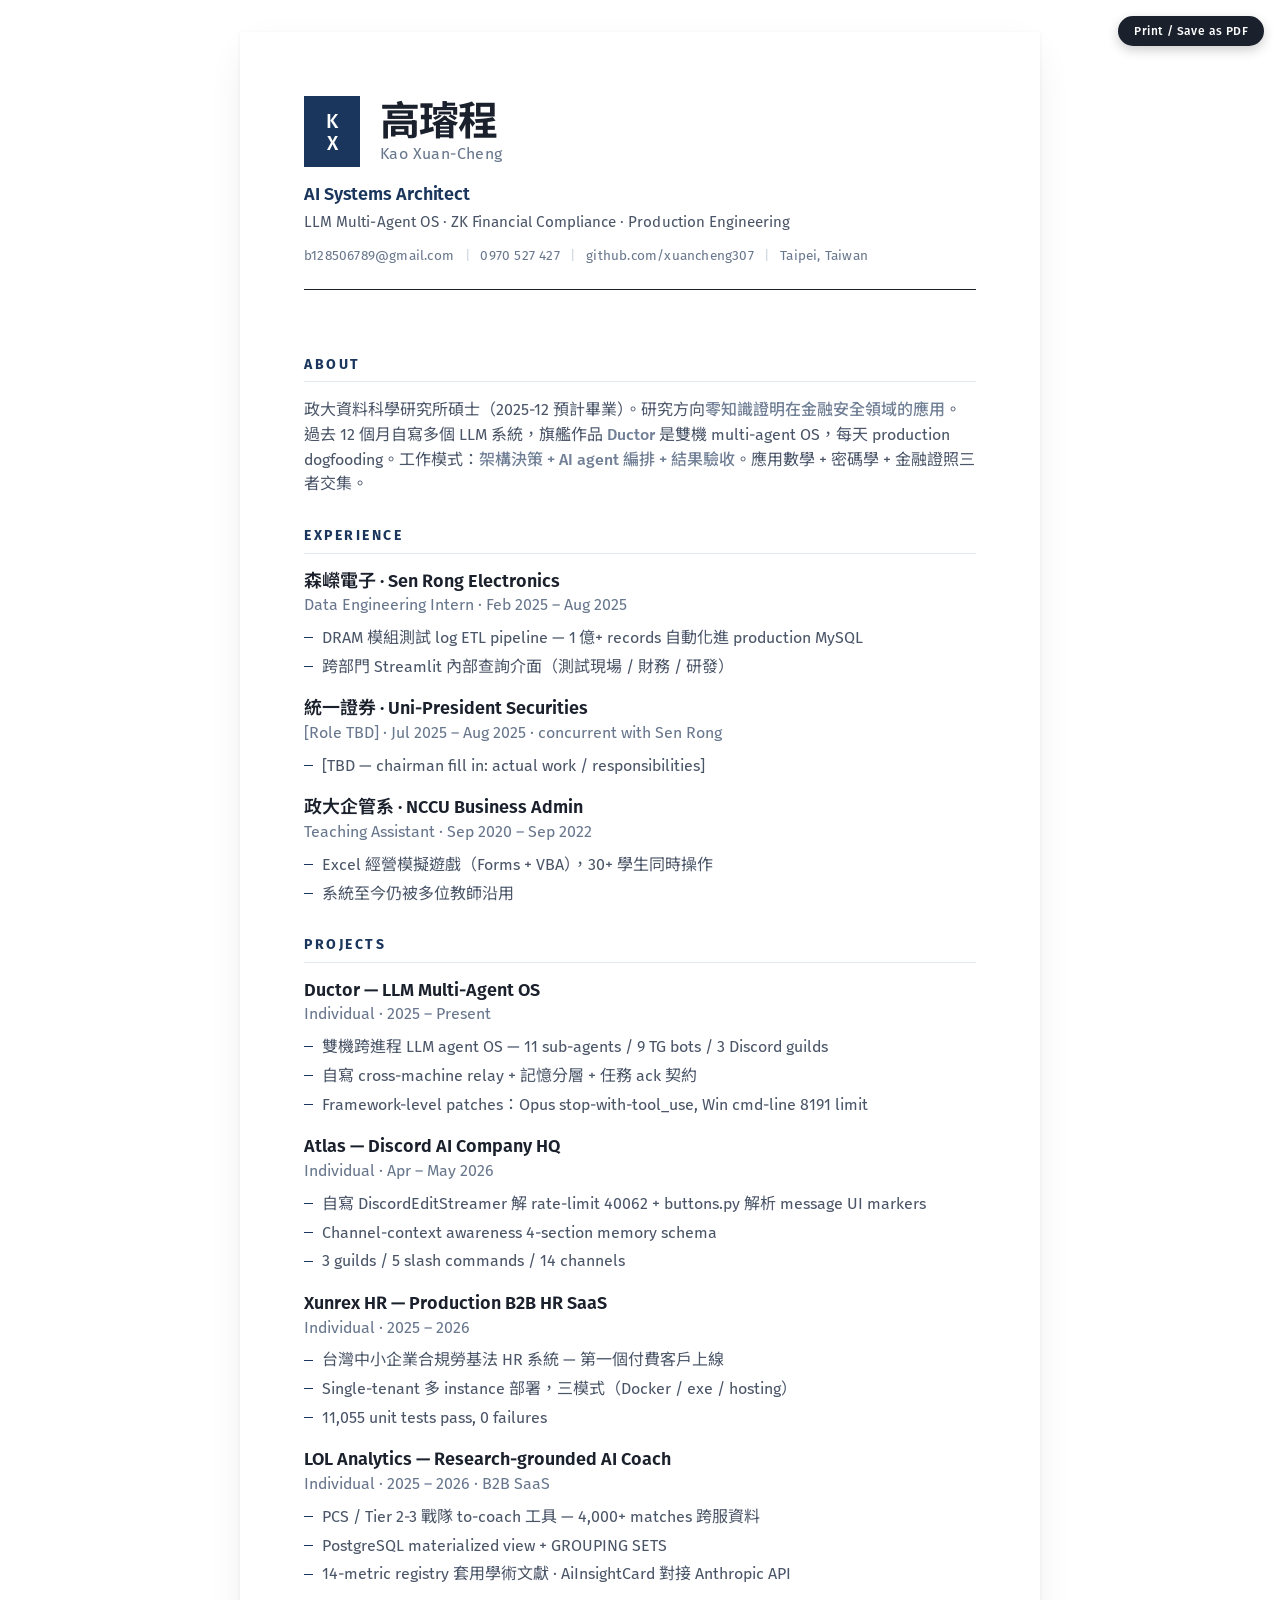
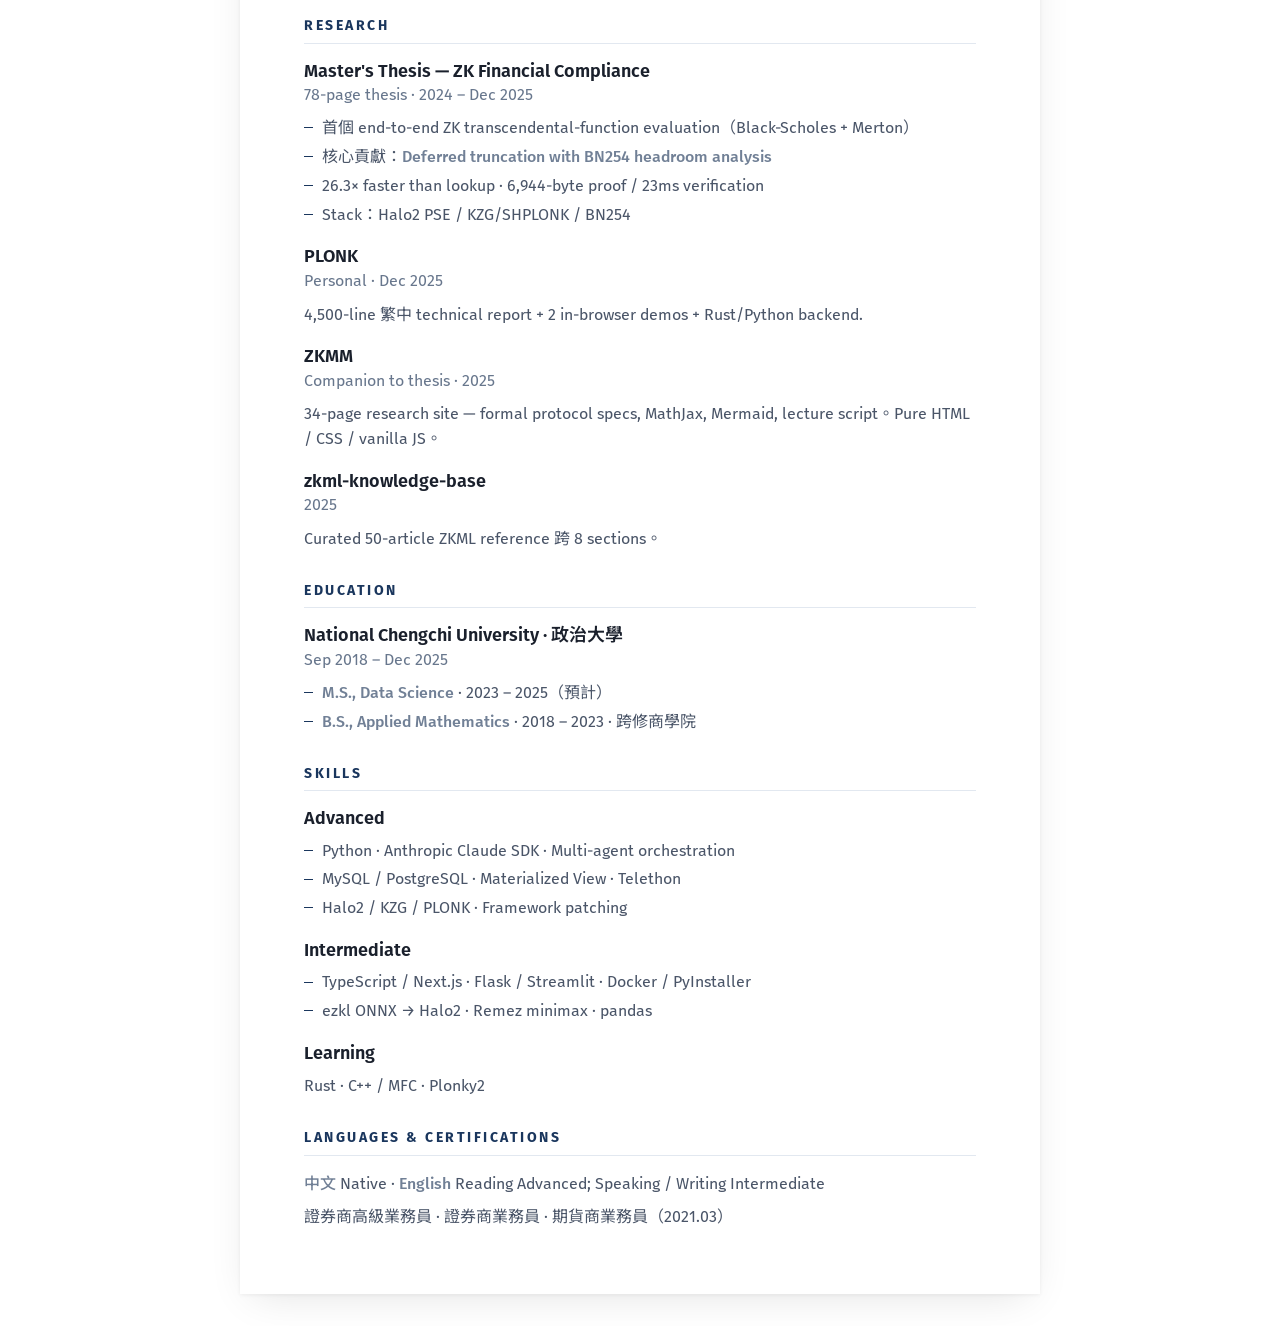
==== commit ca39ee62: "Resume v15 employment timeline correction: Sen Rong ended Aug 2025 (not Present), add Uni-President " ====
--- a/index.html
+++ b/index.html
@@ -230,12 +230,26 @@
                   森嶸電子 &middot; Sen Rong Electronics
                 </h3>
                 <p class="leading-normal text-md text-gray-650">
-                  Data Engineering Intern &middot; Feb 2025 &ndash; Present
+                  Data Engineering Intern &middot; Feb 2025 &ndash; Aug 2025
                 </p>
               </header>
               <ul class="list-inside leading-relaxed text-md text-gray-700 mt-2.1">
                 <li>DRAM 模組測試 log ETL pipeline &mdash; 1&thinsp;億&plus; records 自動化進 production MySQL</li>
                 <li>跨部門 Streamlit 內部查詢介面（測試現場 / 財務 / 研發）</li>
+              </ul>
+            </section>
+
+            <section class="mb-4.5 break-inside-avoid">
+              <header>
+                <h3 class="text-lg font-semibold text-gray-700 leading-snugish">
+                  統一證券 &middot; Uni-President Securities
+                </h3>
+                <p class="leading-normal text-md text-gray-650">
+                  [Role TBD] &middot; Jul 2025 &ndash; Aug 2025 &middot; concurrent with Sen Rong
+                </p>
+              </header>
+              <ul class="list-inside leading-relaxed text-md text-gray-700 mt-2.1">
+                <li>[TBD &mdash; chairman fill in: actual work / responsibilities]</li>
               </ul>
             </section>
           </div>
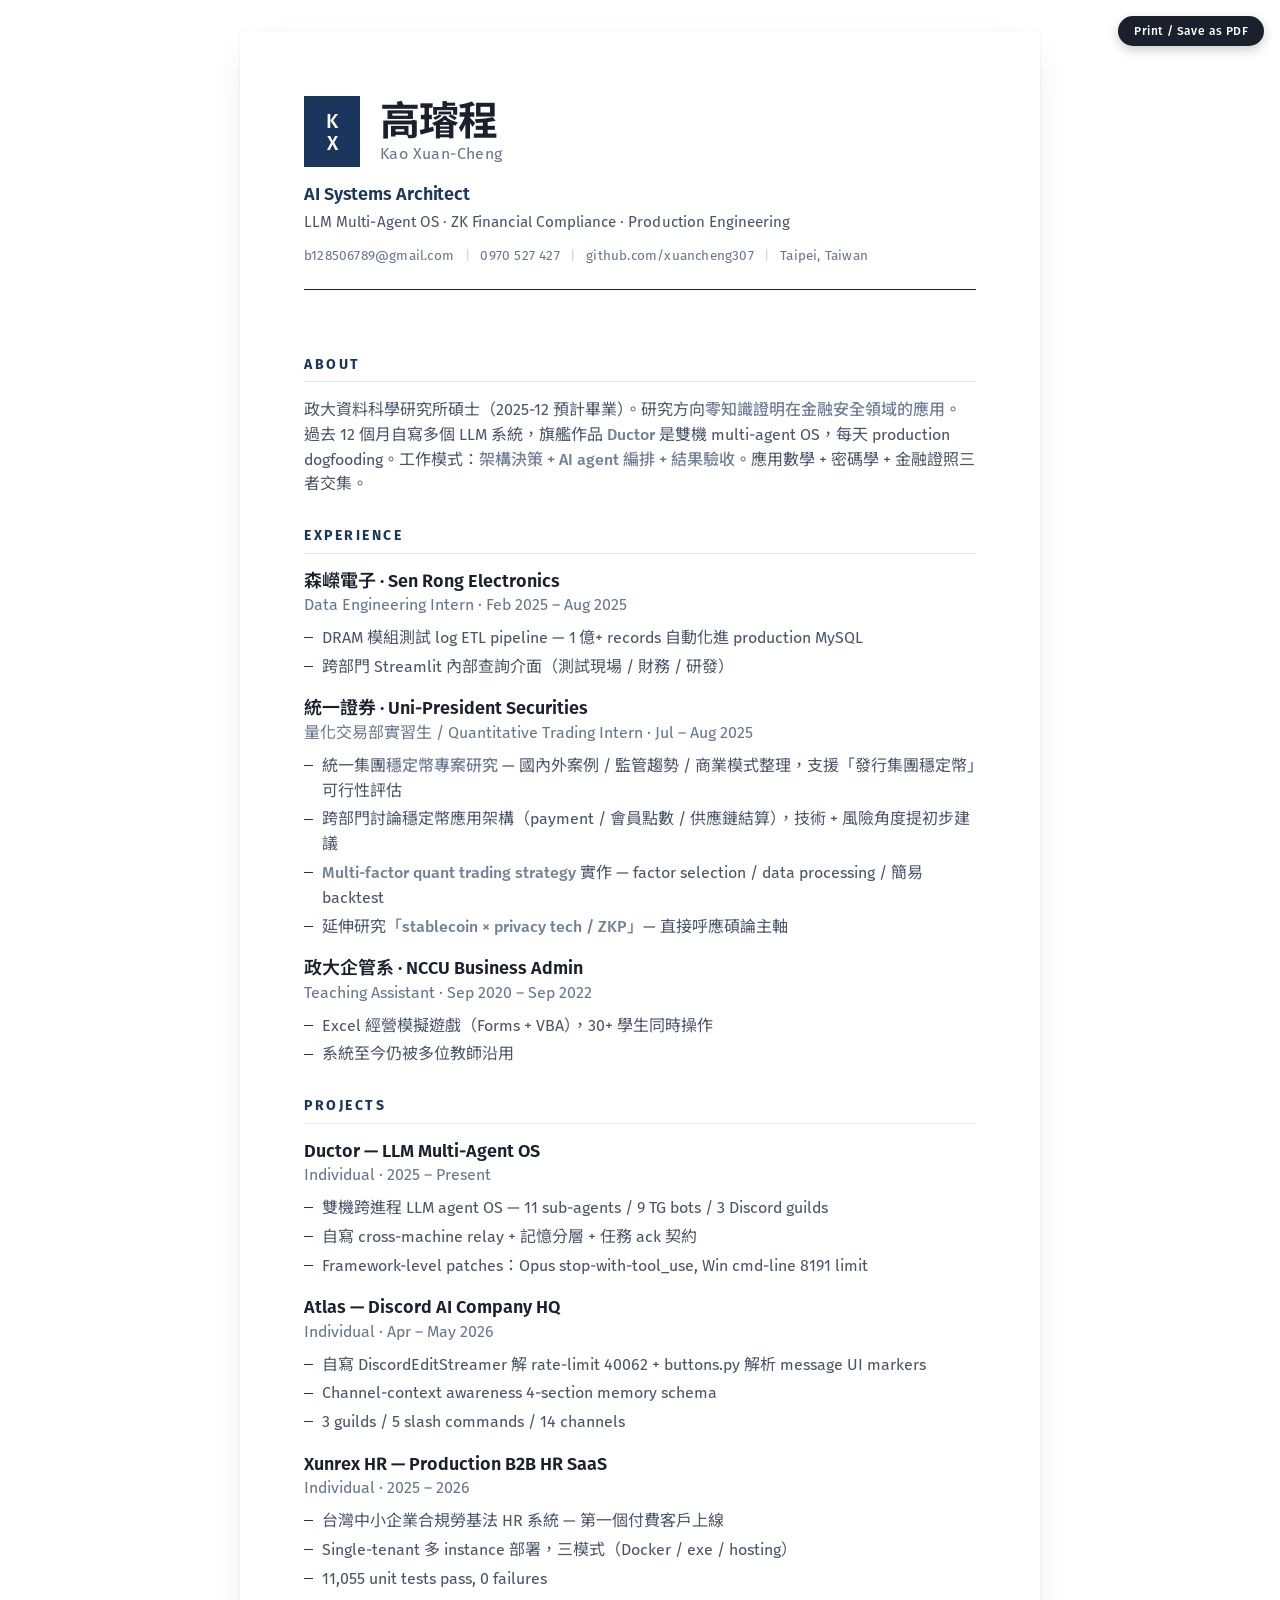
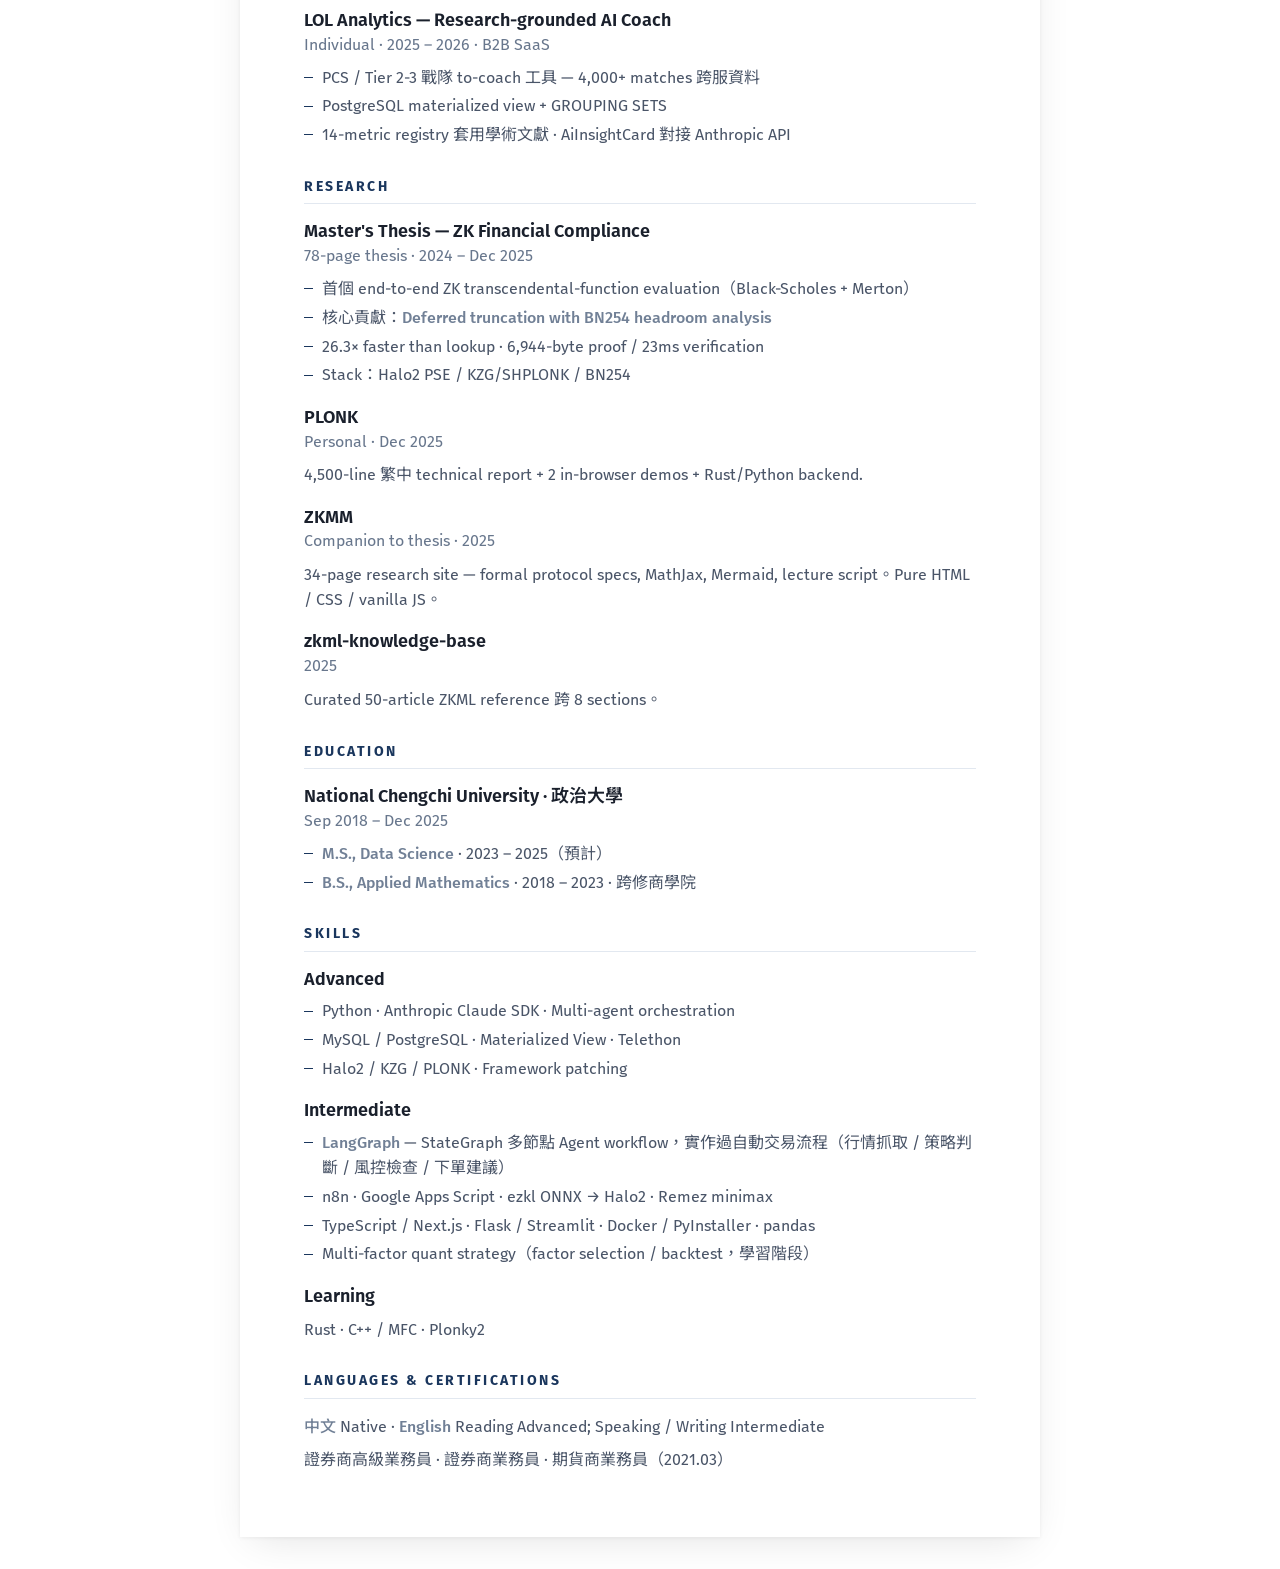
==== commit 400098fc: "Resume v16: add 統一證券 量化交易部實習生 (Jul-Aug 2025) with stablecoin/multi-factor-quant/ZKP-privacy work; ad" ====
--- a/index.html
+++ b/index.html
@@ -245,11 +245,14 @@
                   統一證券 &middot; Uni-President Securities
                 </h3>
                 <p class="leading-normal text-md text-gray-650">
-                  [Role TBD] &middot; Jul 2025 &ndash; Aug 2025 &middot; concurrent with Sen Rong
-                </p>
-              </header>
-              <ul class="list-inside leading-relaxed text-md text-gray-700 mt-2.1">
-                <li>[TBD &mdash; chairman fill in: actual work / responsibilities]</li>
+                  量化交易部實習生 / Quantitative Trading Intern &middot; Jul &ndash; Aug 2025
+                </p>
+              </header>
+              <ul class="list-inside leading-relaxed text-md text-gray-700 mt-2.1">
+                <li>統一集團<span class="font-medium text-gray-600 print:text-black">穩定幣專案研究</span> &mdash; 國內外案例 / 監管趨勢 / 商業模式整理，支援「發行集團穩定幣」可行性評估</li>
+                <li>跨部門討論穩定幣應用架構（payment / 會員點數 / 供應鏈結算），技術 + 風險角度提初步建議</li>
+                <li><span class="font-medium text-gray-600 print:text-black">Multi-factor quant trading strategy</span> 實作 &mdash; factor selection / data processing / 簡易 backtest</li>
+                <li>延伸研究<span class="font-medium text-gray-600 print:text-black">「stablecoin &times; privacy tech / ZKP」</span>&mdash; 直接呼應碩論主軸</li>
               </ul>
             </section>
           </div>
@@ -446,8 +449,10 @@
                 <h3 class="text-lg font-semibold text-gray-700 leading-snugish">Intermediate</h3>
               </header>
               <ul class="list-inside leading-relaxed text-md text-gray-700 mt-2.1">
-                <li>TypeScript / Next.js &middot; Flask / Streamlit &middot; Docker / PyInstaller</li>
-                <li>ezkl ONNX &rarr; Halo2 &middot; Remez minimax &middot; pandas</li>
+                <li><span class="font-medium text-gray-600 print:text-black">LangGraph</span> &mdash; StateGraph 多節點 Agent workflow，實作過自動交易流程（行情抓取 / 策略判斷 / 風控檢查 / 下單建議）</li>
+                <li>n8n &middot; Google Apps Script &middot; ezkl ONNX &rarr; Halo2 &middot; Remez minimax</li>
+                <li>TypeScript / Next.js &middot; Flask / Streamlit &middot; Docker / PyInstaller &middot; pandas</li>
+                <li>Multi-factor quant strategy（factor selection / backtest，學習階段）</li>
               </ul>
             </section>
 
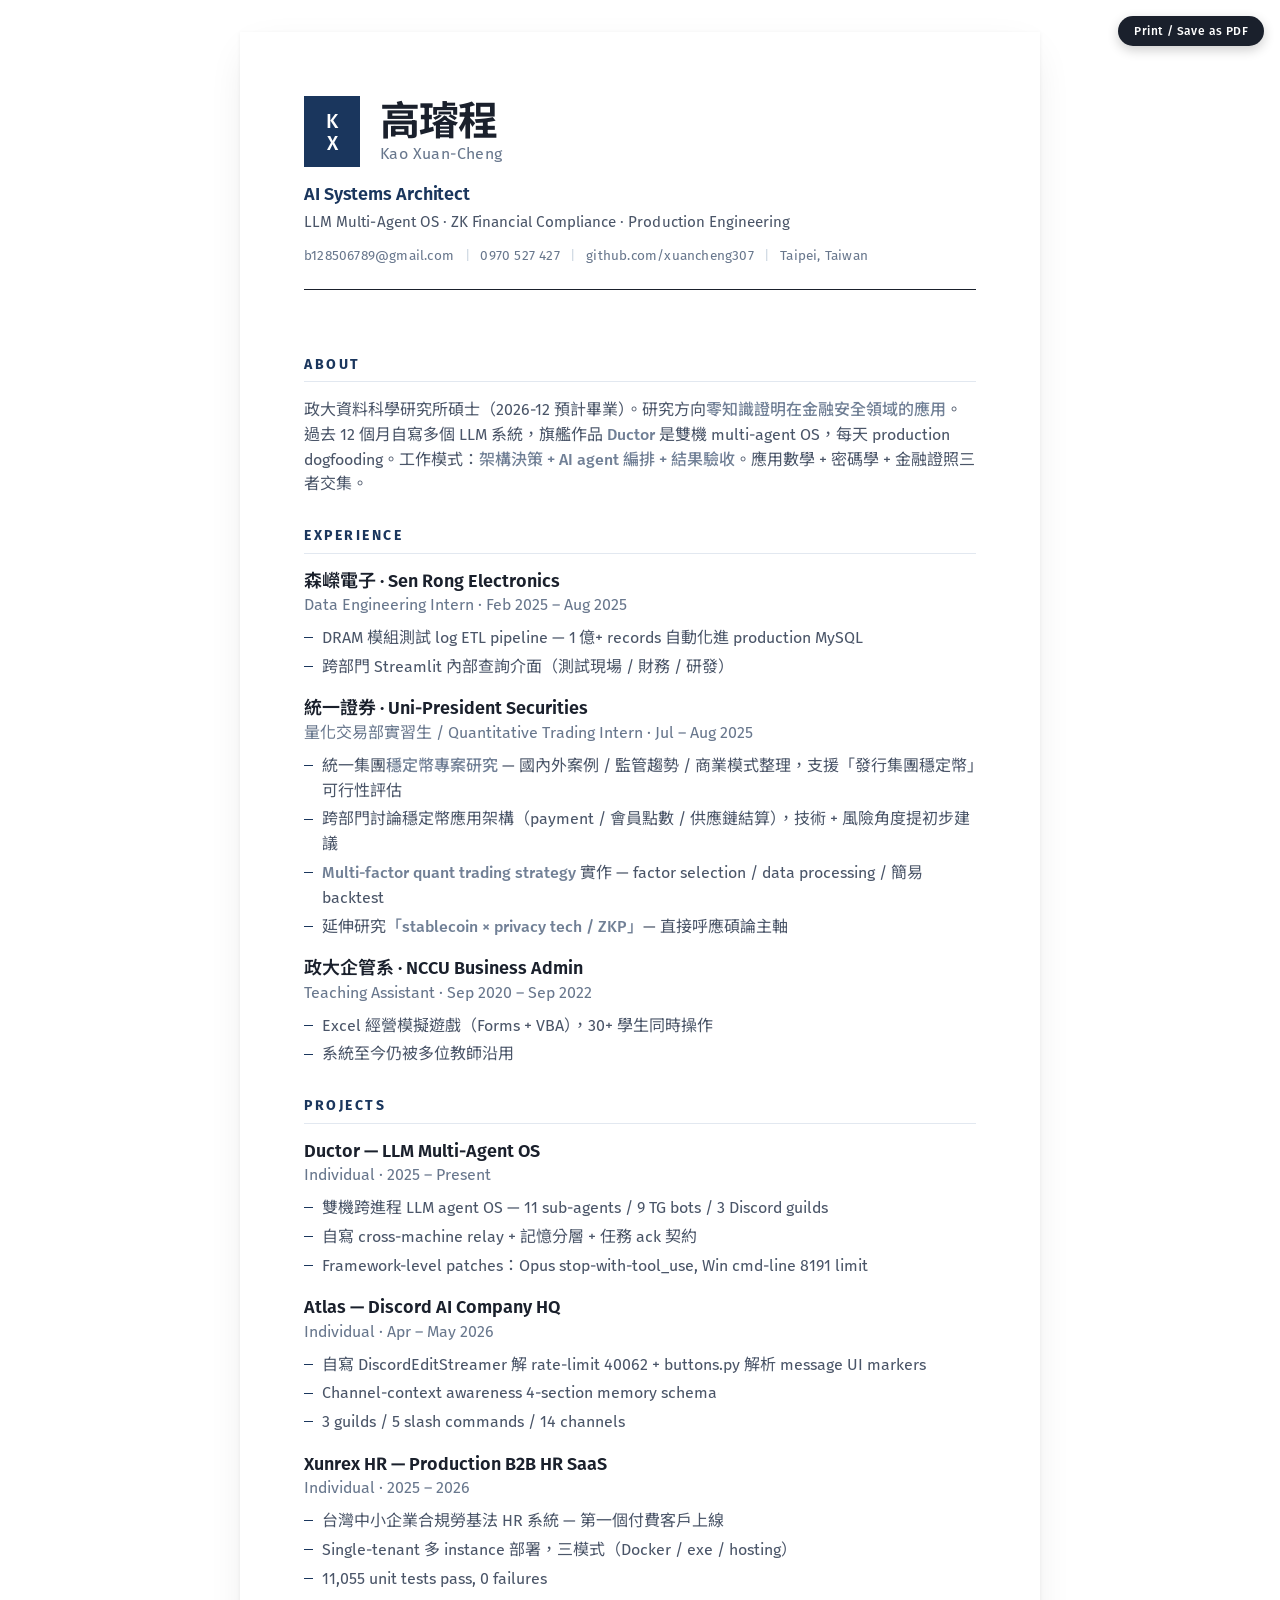
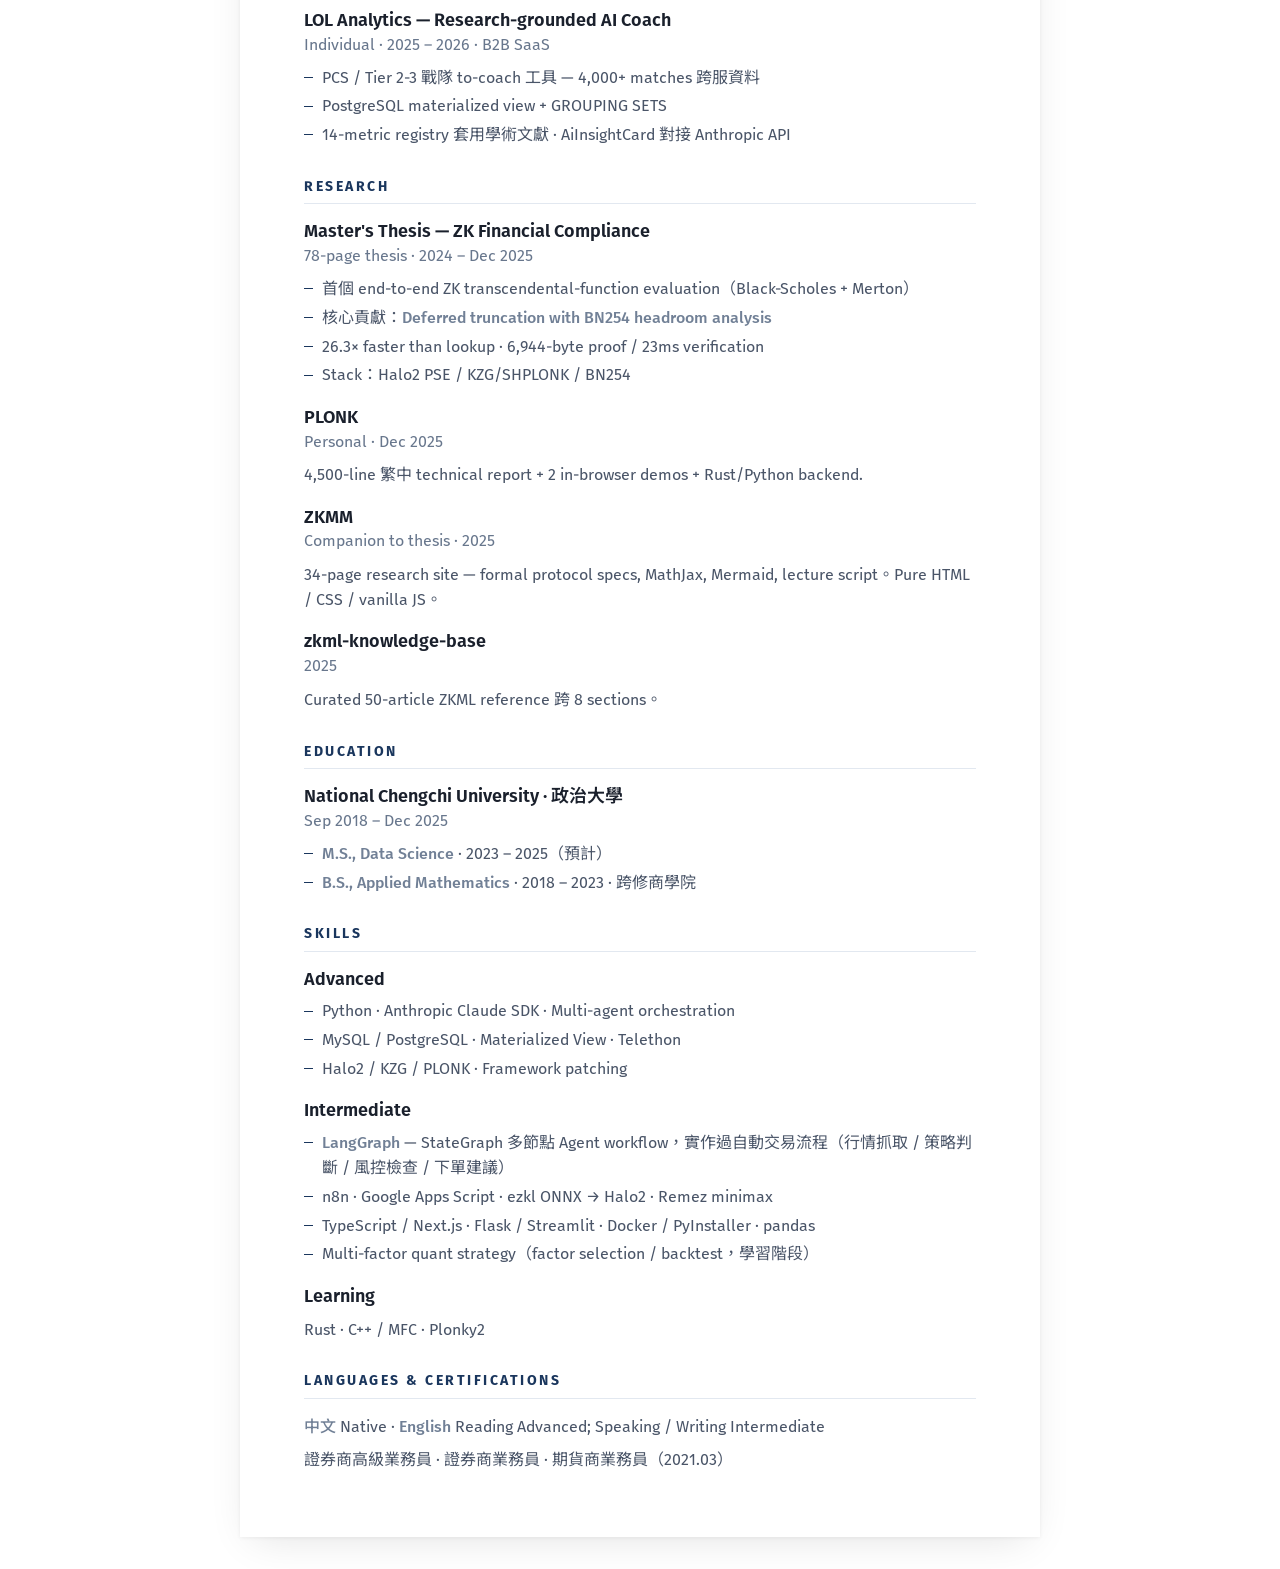
==== commit f635e9be: "Resume v17: chairman confirms expected graduation 2026-12 (was 2025-12) Updated across: - _source/ab" ====
--- a/index.html
+++ b/index.html
@@ -212,7 +212,7 @@
               ABOUT
             </h2>
             <p class="text-md text-gray-700 leading-normal">
-              政大資料科學研究所碩士（2025-12 預計畢業）。研究方向<span class="font-medium text-gray-600 print:text-black">零知識證明在金融安全領域的應用</span>。過去 12 個月自寫多個 LLM 系統，旗艦作品 <span class="font-medium text-gray-600 print:text-black">Ductor</span> 是雙機 multi-agent OS，每天 production dogfooding。工作模式：<span class="font-medium text-gray-600 print:text-black">架構決策 + AI agent 編排 + 結果驗收</span>。應用數學 + 密碼學 + 金融證照三者交集。
+              政大資料科學研究所碩士（2026-12 預計畢業）。研究方向<span class="font-medium text-gray-600 print:text-black">零知識證明在金融安全領域的應用</span>。過去 12 個月自寫多個 LLM 系統，旗艦作品 <span class="font-medium text-gray-600 print:text-black">Ductor</span> 是雙機 multi-agent OS，每天 production dogfooding。工作模式：<span class="font-medium text-gray-600 print:text-black">架構決策 + AI agent 編排 + 結果驗收</span>。應用數學 + 密碼學 + 金融證照三者交集。
             </p>
           </div>
         </section>
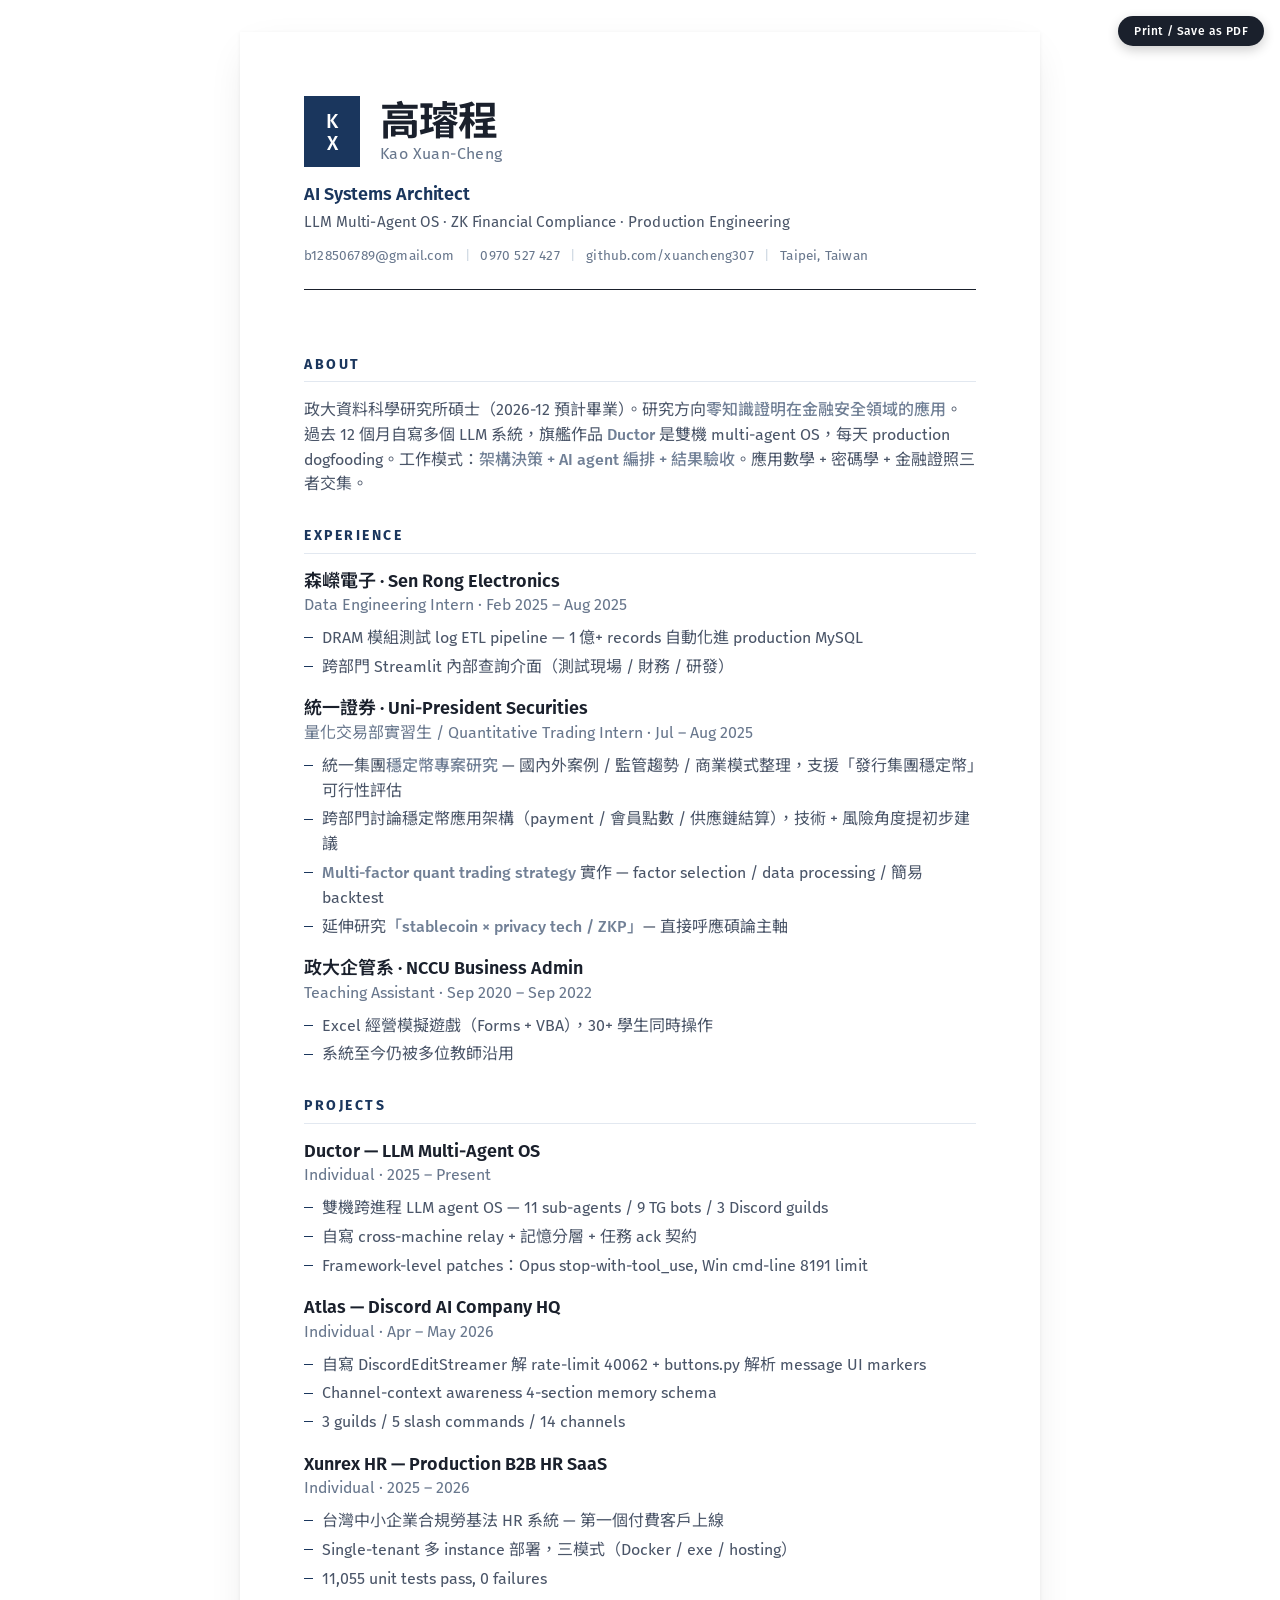
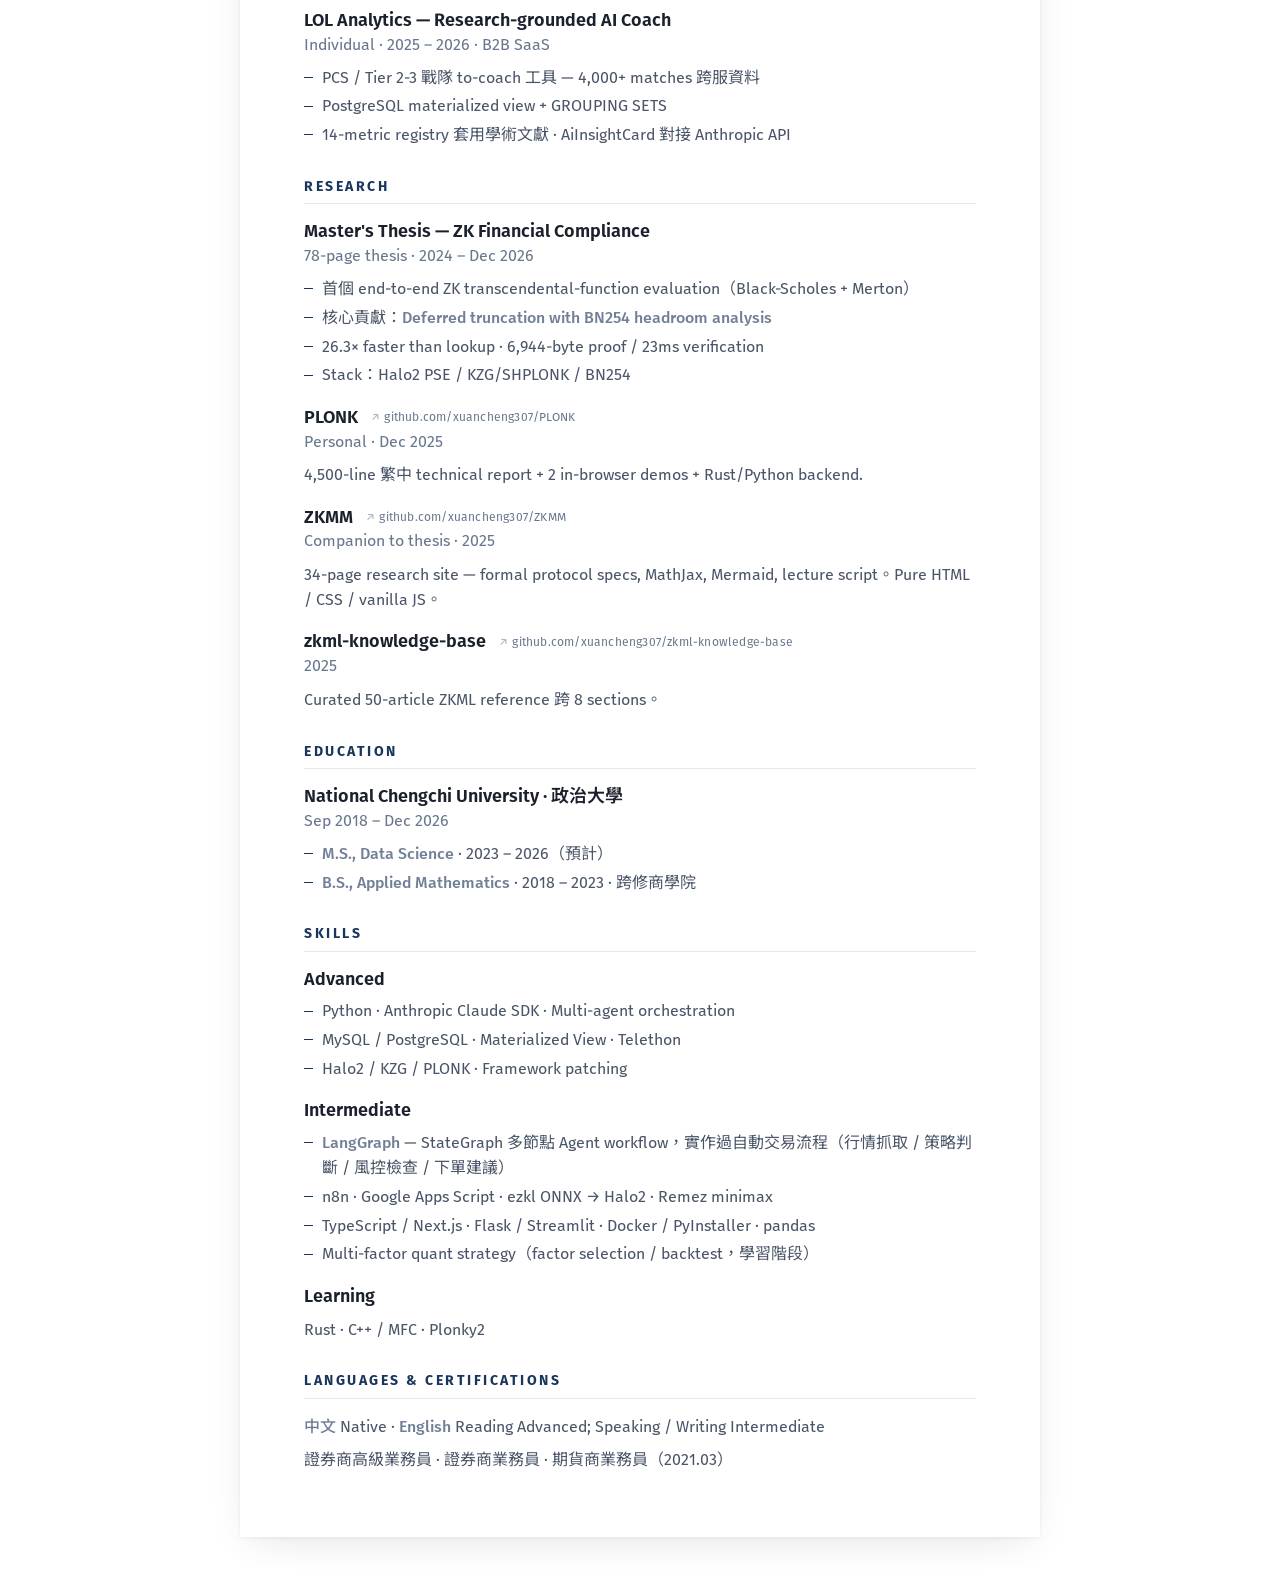
==== commit 4091f1d3: "[CP 2026-05-11] Fix wrong dates in live v16 + add v17 mockup - index.html: fix 3 wrong dates (thesis" ====
--- a/index.html
+++ b/index.html
@@ -150,6 +150,23 @@
     .resume-body section.mt-8 { margin-top: 1.75rem !important; }
     .resume-body section.mt-8 section.mb-4\.5 { margin-bottom: 1.1rem !important; }
 
+    /* === Repo link in h3 === */
+    .repo-link {
+      display: inline-block;
+      margin-left: 0.5rem;
+      font-family: FiraGO, "Noto Sans TC", system-ui, sans-serif;
+      font-size: 0.75rem;
+      font-weight: 400;
+      color: #68778d;
+      text-decoration: none;
+      letter-spacing: 0.2px;
+      vertical-align: middle;
+      transition: color 0.15s;
+    }
+    .repo-link::before { content: "↗ "; opacity: 0.6; }
+    .repo-link:hover { color: #1a365d; }
+    @media print { .repo-link { color: #333 !important; } }
+
     /* === Print === */
     .print-bar {
       position: fixed; top: 16px; right: 16px;
@@ -359,7 +376,7 @@
                   Master&apos;s Thesis &mdash; ZK Financial Compliance
                 </h3>
                 <p class="leading-normal text-md text-gray-650">
-                  78-page thesis &middot; 2024 &ndash; Dec 2025
+                  78-page thesis &middot; 2024 &ndash; Dec 2026
                 </p>
               </header>
               <ul class="list-inside leading-relaxed text-md text-gray-700 mt-2.1">
@@ -372,7 +389,7 @@
 
             <section class="mb-4.5 break-inside-avoid">
               <header>
-                <h3 class="text-lg font-semibold text-gray-700 leading-snugish">PLONK</h3>
+                <h3 class="text-lg font-semibold text-gray-700 leading-snugish">PLONK <a href="https://github.com/xuancheng307/PLONK" class="repo-link">github.com/xuancheng307/PLONK</a></h3>
                 <p class="leading-normal text-md text-gray-650">Personal &middot; Dec 2025</p>
               </header>
               <p class="mt-2.1 text-md text-gray-700 leading-normal">
@@ -382,7 +399,7 @@
 
             <section class="mb-4.5 break-inside-avoid">
               <header>
-                <h3 class="text-lg font-semibold text-gray-700 leading-snugish">ZKMM</h3>
+                <h3 class="text-lg font-semibold text-gray-700 leading-snugish">ZKMM <a href="https://github.com/xuancheng307/ZKMM" class="repo-link">github.com/xuancheng307/ZKMM</a></h3>
                 <p class="leading-normal text-md text-gray-650">Companion to thesis &middot; 2025</p>
               </header>
               <p class="mt-2.1 text-md text-gray-700 leading-normal">
@@ -392,7 +409,7 @@
 
             <section class="mb-4.5 break-inside-avoid">
               <header>
-                <h3 class="text-lg font-semibold text-gray-700 leading-snugish">zkml-knowledge-base</h3>
+                <h3 class="text-lg font-semibold text-gray-700 leading-snugish">zkml-knowledge-base <a href="https://github.com/xuancheng307/zkml-knowledge-base" class="repo-link">github.com/xuancheng307/zkml-knowledge-base</a></h3>
                 <p class="leading-normal text-md text-gray-650">2025</p>
               </header>
               <p class="mt-2.1 text-md text-gray-700 leading-normal">
@@ -415,11 +432,11 @@
                   National Chengchi University &middot; 政治大學
                 </h3>
                 <p class="leading-normal text-md text-gray-650">
-                  Sep 2018 &ndash; Dec 2025
-                </p>
-              </header>
-              <ul class="list-inside leading-relaxed text-md text-gray-700 mt-2.1">
-                <li><span class="font-medium text-gray-600 print:text-black">M.S., Data Science</span> &middot; 2023 &ndash; 2025（預計）</li>
+                  Sep 2018 &ndash; Dec 2026
+                </p>
+              </header>
+              <ul class="list-inside leading-relaxed text-md text-gray-700 mt-2.1">
+                <li><span class="font-medium text-gray-600 print:text-black">M.S., Data Science</span> &middot; 2023 &ndash; 2026（預計）</li>
                 <li><span class="font-medium text-gray-600 print:text-black">B.S., Applied Mathematics</span> &middot; 2018 &ndash; 2023 &middot; 跨修商學院</li>
               </ul>
             </section>
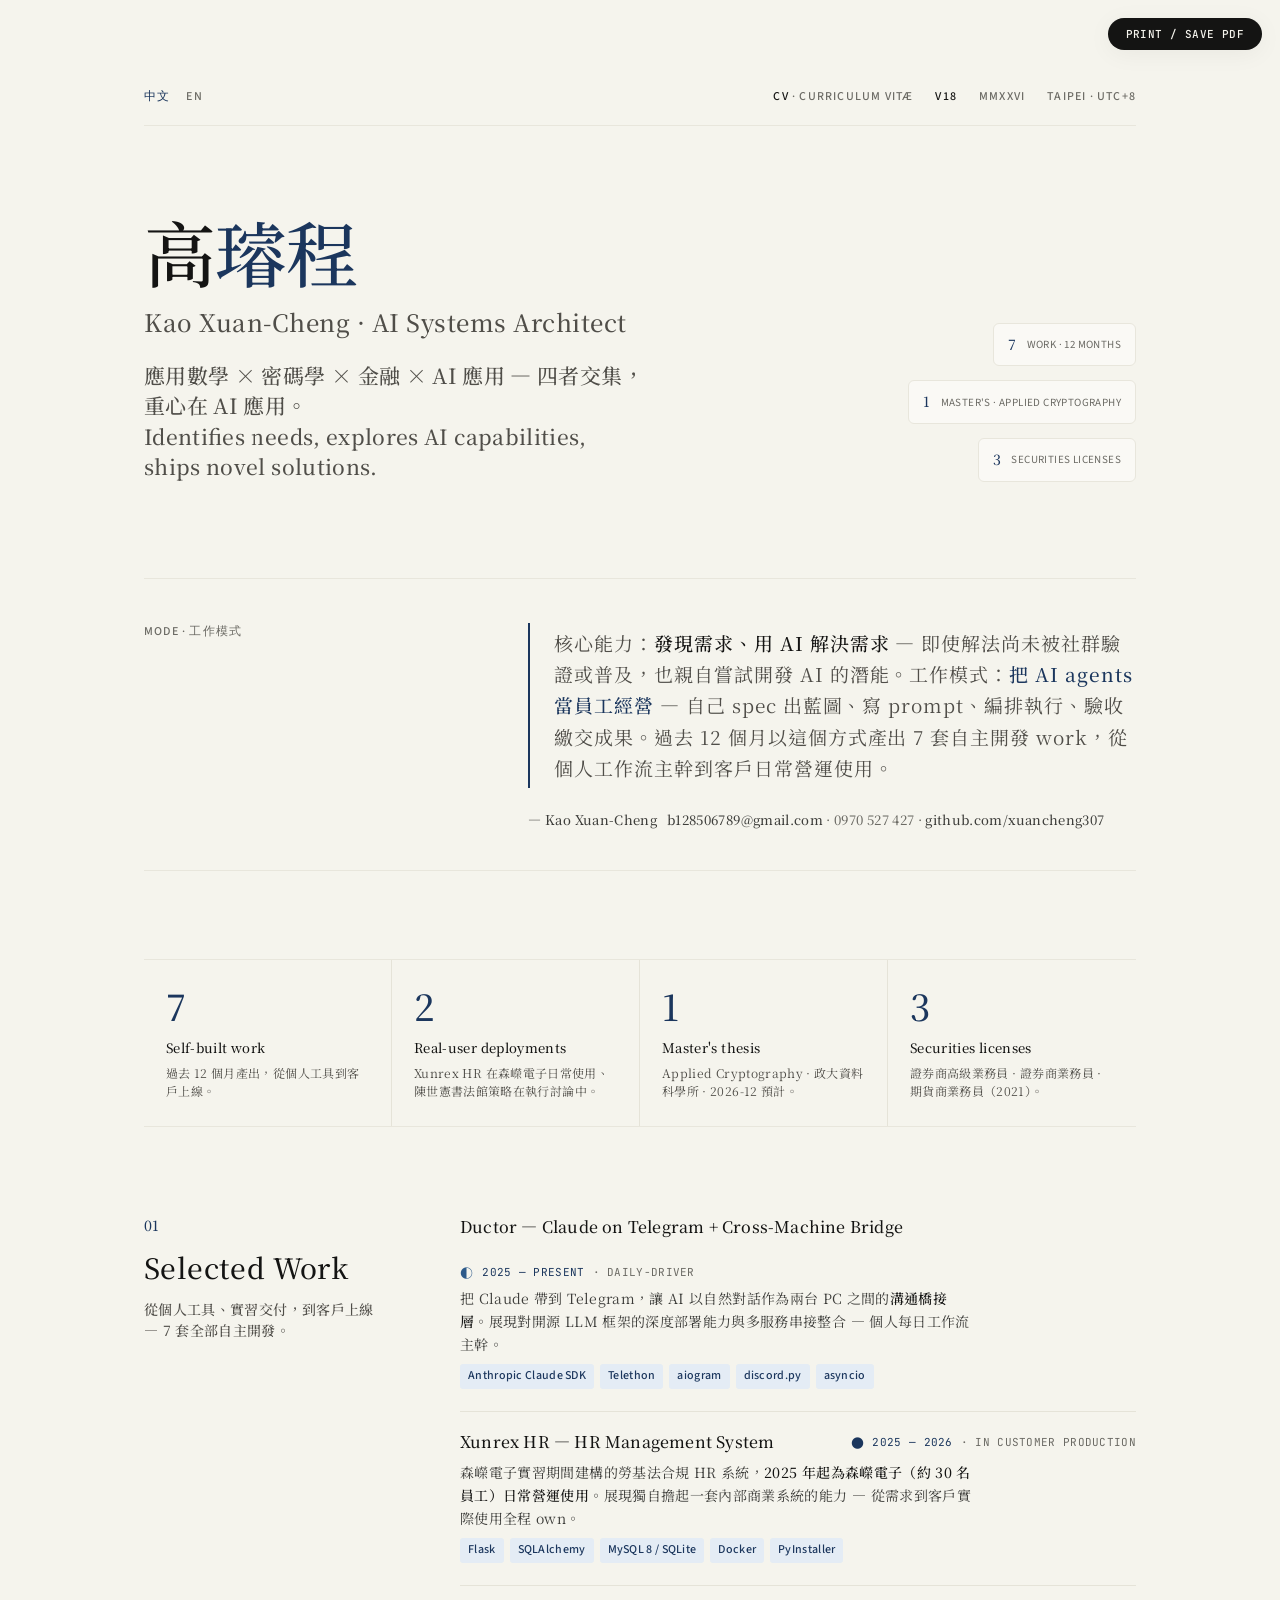
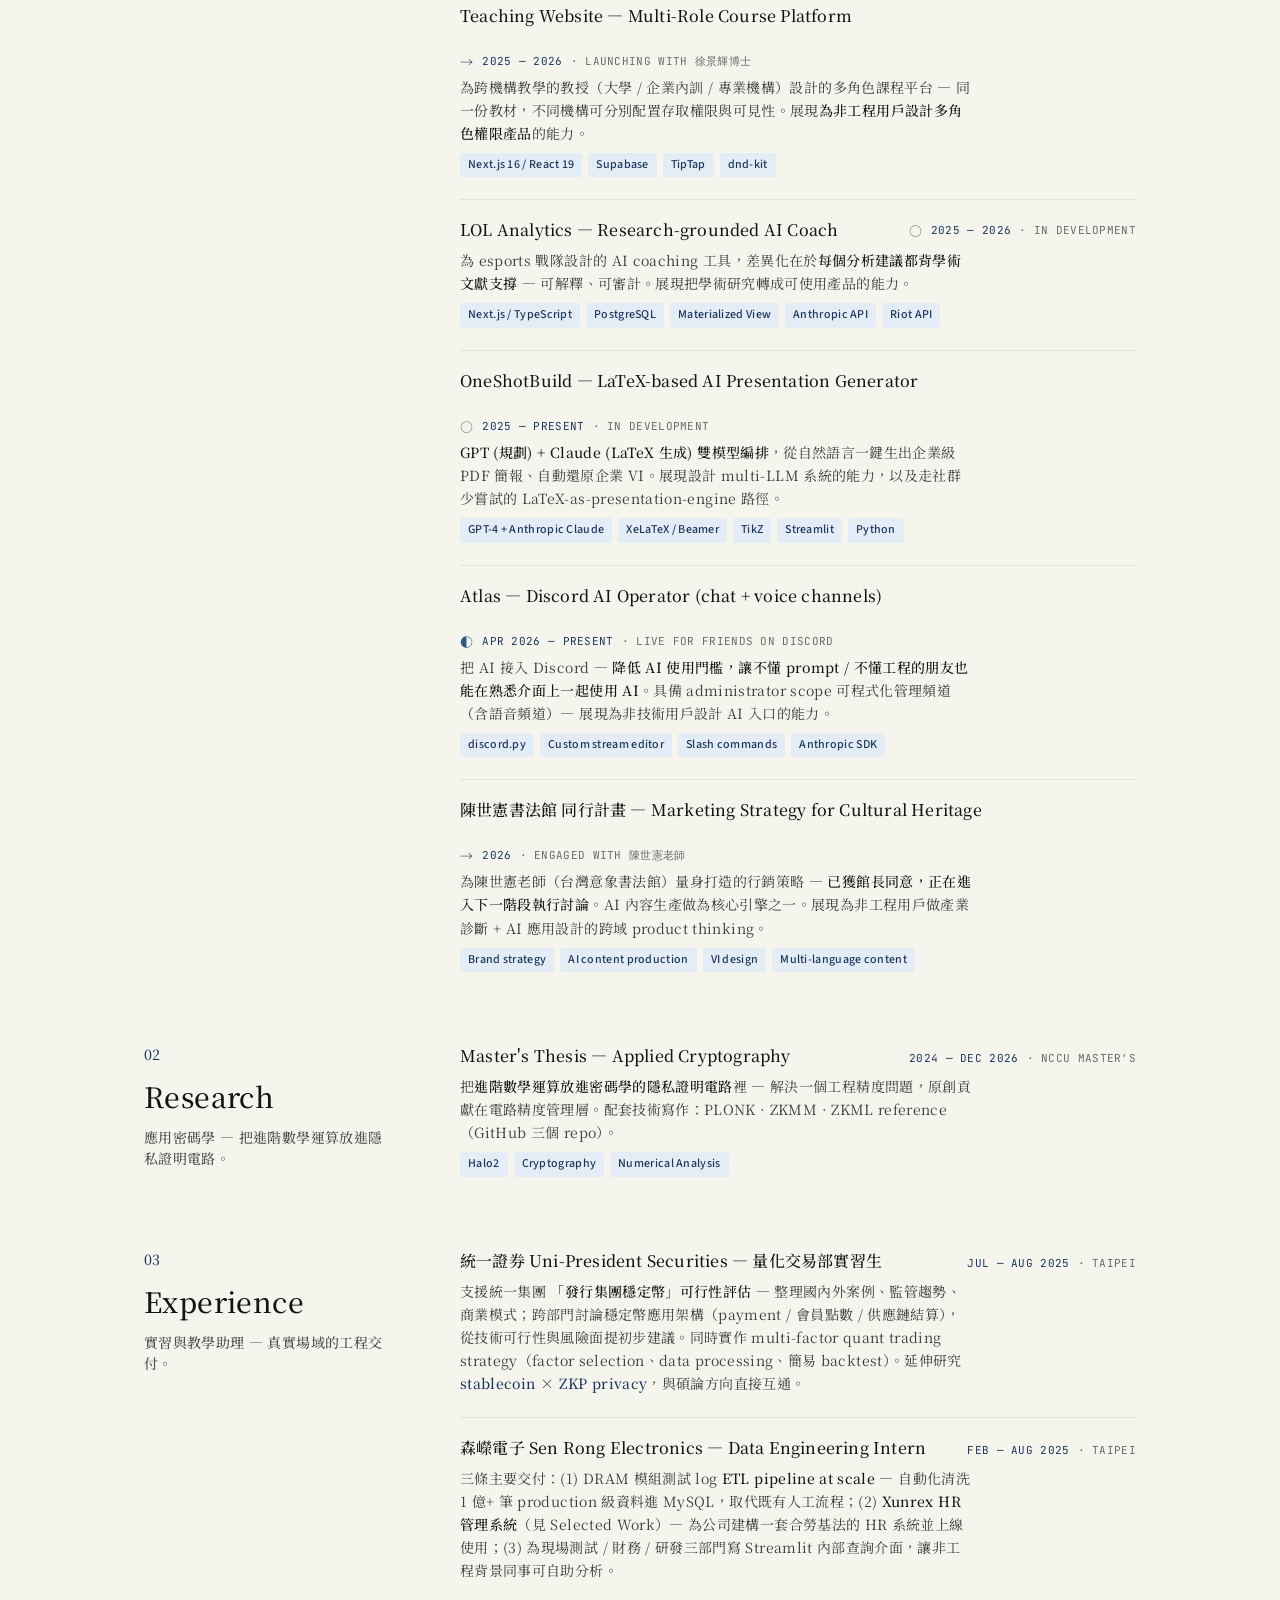
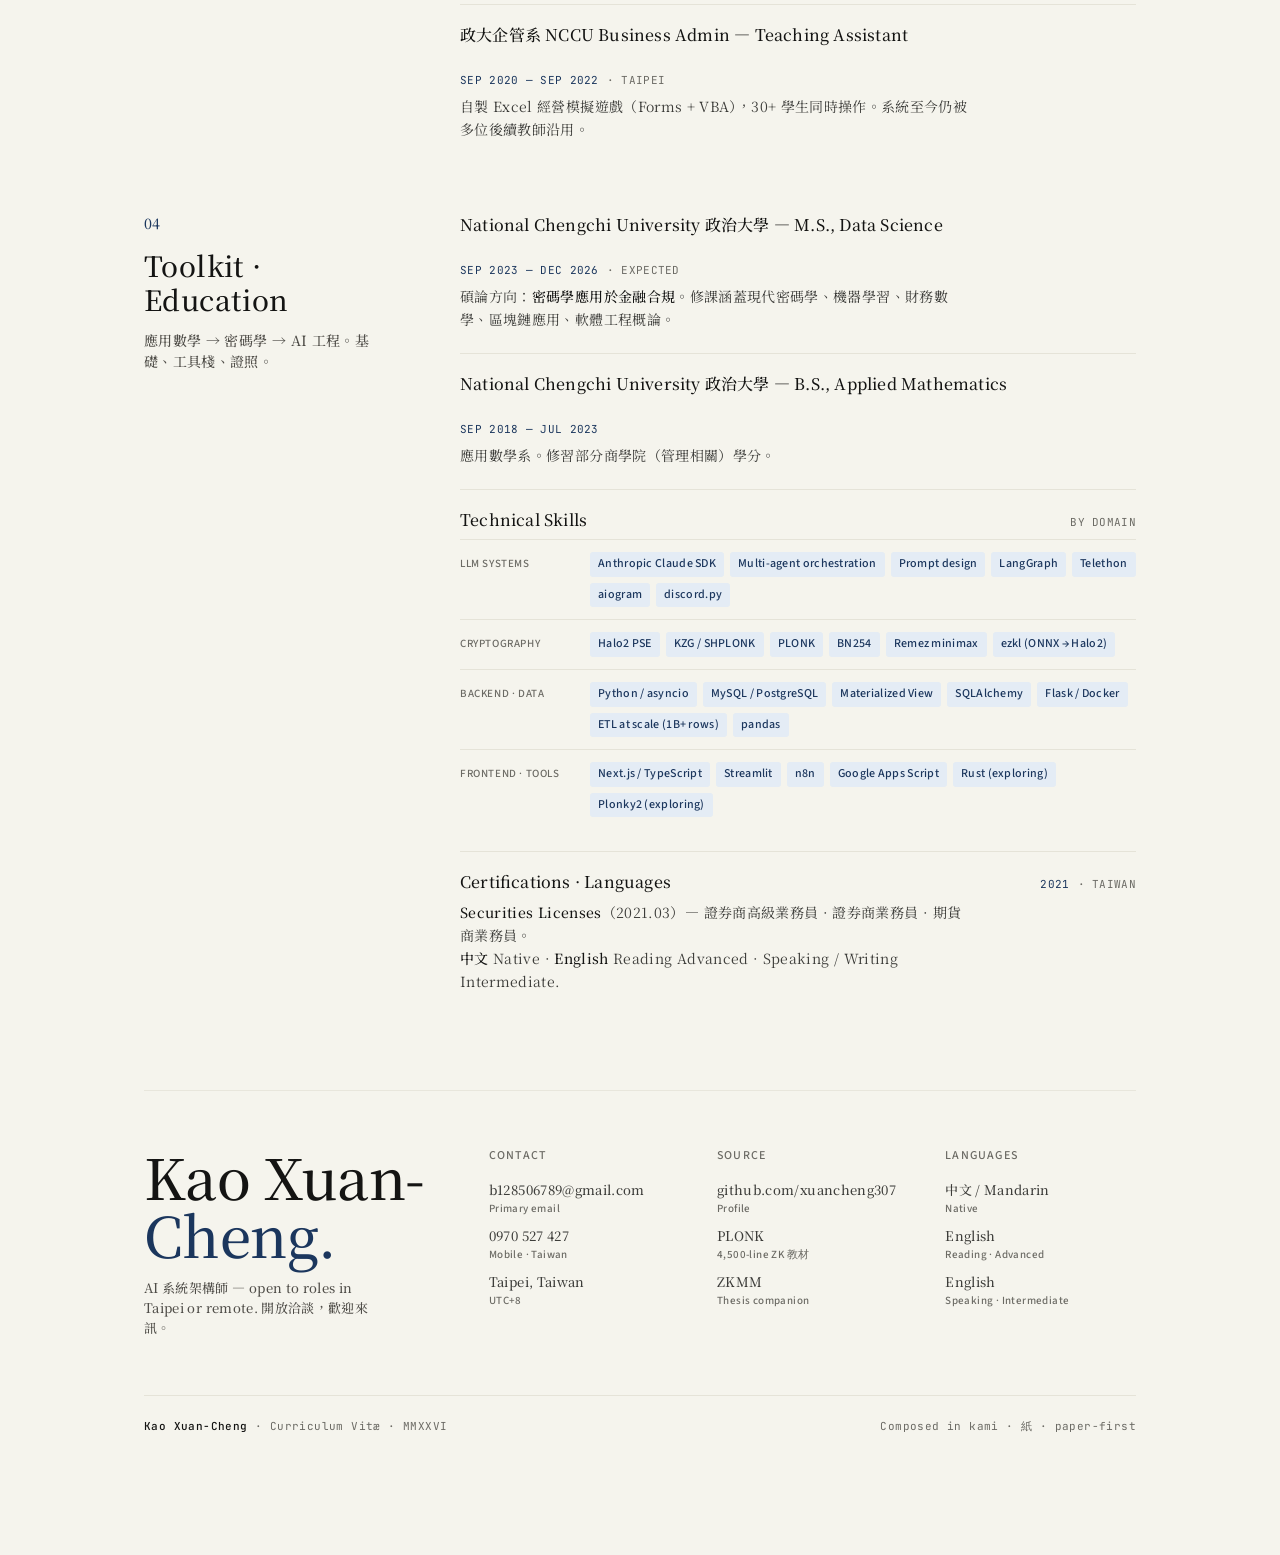
==== commit eca99f87: "[CP 2026-05-15] promote v19 → live + 6 corrections - 4-way intersection hero: Math × Cryptography × " ====
--- a/index.html
+++ b/index.html
@@ -1,510 +1,983 @@
 <!DOCTYPE html>
 <html lang="zh-Hant">
-
 <head>
-  <meta charset="UTF-8">
-  <meta name="description" content="AI Systems Architect — LLM Multi-Agent OS · ZK Financial Compliance · Production Engineering">
-  <meta name="keywords" content="resume,cv,Kao Xuan-Cheng,高璿程,AI Architect">
-  <meta name="author" content="Kao Xuan-Cheng / 高璿程">
-  <meta name="viewport" content="width=device-width, initial-scale=1.0">
-  <meta http-equiv="X-UA-Compatible" content="ie=edge">
-  <link rel="preload" href="./fonts/FiraGO-Bold.latin.woff2" as="font" crossorigin="anonymous">
-  <link rel="preload" href="./fonts/FiraGO-SemiBold.latin.woff2" as="font" crossorigin="anonymous">
-  <link rel="preload" href="./fonts/FiraGO-Regular.latin.woff2" as="font" crossorigin="anonymous">
-  <link rel="preload" href="./fonts/FiraGO-Medium.latin.woff2" as="font" crossorigin="anonymous">
-  <link rel="preconnect" href="https://fonts.googleapis.com">
-  <link rel="preconnect" href="https://fonts.gstatic.com" crossorigin>
-  <link href="https://fonts.googleapis.com/css2?family=Noto+Sans+TC:wght@400;500;600;700&display=swap" rel="stylesheet">
-  <link href="./build.css" rel="stylesheet">
-  <title>高璿程 Kao Xuan-Cheng — AI Systems Architect</title>
-  <style>
-    /* === Layout fix overrides for single-column readable resume === */
-    .page {
-      max-width: 50rem !important;        /* tighter than letter, friendlier reading */
-      min-height: auto !important;
-      height: auto !important;
-      margin-top: 2rem !important;
-      margin-bottom: 2rem !important;
-      box-shadow: 0 1px 4px rgba(0,0,0,0.06), 0 12px 40px -12px rgba(0,0,0,0.12);
-    }
-    @media (min-width: 833px) {
-      .page { max-width: 50rem !important; height: auto !important; }
-    }
-
-    .resume-body {
-      column-count: 1 !important;
-      column-fill: auto !important;
-      height: auto !important;
-    }
-
-    /* === Header (new structure) === */
-    .resume-header {
-      margin-bottom: 2.25rem;
-      padding-bottom: 1.4rem;
-      border-bottom: 1px solid #1a202c;
-    }
-    .header-row-1 {
-      display: flex;
-      align-items: center;
-      gap: 1.25rem;
-      margin-bottom: 0.85rem;
-    }
-    .initials-container {
-      background: #1a365d;
-      color: #fff;
-      font-family: FiraGO, "Noto Sans TC", system-ui, sans-serif;
-      font-weight: 500;
-      font-size: 1.25rem;
-      line-height: 1;
-      min-width: 3.5rem;
-      padding: 0.85rem 0.85rem;
-      text-align: center;
-    }
-    .initials-container .initial {
-      padding: 1px 0;
-    }
-    .header-name { display: flex; flex-direction: column; }
-    .header-name-cn {
-      font-family: "Noto Sans TC", FiraGO, sans-serif;
-      font-size: 2.5rem;
-      font-weight: 700;
-      color: #1a202c;
-      letter-spacing: -1px;
-      line-height: 1;
-      margin-bottom: 0.25rem;
-    }
-    .header-name-en {
-      font-size: 1rem;
-      color: #68778d;
-      font-weight: 400;
-      letter-spacing: 0.4px;
-    }
-    .header-role {
-      font-size: 1.125rem;
-      font-weight: 600;
-      color: #1a365d;
-      margin-bottom: 0.2rem;
-      letter-spacing: -0.1px;
-    }
-    .header-tagline {
-      font-size: 0.95rem;
-      color: #4a5568;
-      margin-bottom: 0.75rem;
-      letter-spacing: 0.05px;
-    }
-    .header-contact {
-      font-size: 0.85rem;
-      color: #68778d;
-      font-family: FiraGO, "Noto Sans TC", system-ui, sans-serif;
-      letter-spacing: 0.2px;
-    }
-    .header-contact a {
-      color: #68778d;
-      text-decoration: none;
-      transition: color 0.15s;
-    }
-    .header-contact a:hover { color: #1a365d; }
-    .header-contact .sep { color: #cbd5e0; padding: 0 0.4rem; }
-
-    /* === Section header — darker, warmer accent === */
-    h2.tracking-widest {
-      color: #1a365d !important;            /* deep navy (was washed-out gray-550) */
-      font-size: 0.875rem !important;
-      letter-spacing: 0.18em !important;
-      padding-bottom: 0.4rem;
-      margin-bottom: 1rem !important;
-      border-bottom: 1px solid #e2e8f0;
-    }
-
-    /* === Entry title slightly darker === */
-    h3.text-lg { color: #1a202c !important; }
-
-    /* === Body text optimization === */
-    body, .text-md { font-size: 1rem; }
-    p.text-md { line-height: 1.55 !important; }
-
-    /* === Bullets — replace list-inside with proper hanging indent === */
-    .resume-body ul {
-      list-style: none !important;
-      padding-left: 0 !important;
-      margin-top: 0.5rem;
-    }
-    .resume-body ul li {
-      position: relative;
-      padding-left: 1.1em;
-      margin-bottom: 0.25rem;
-      line-height: 1.55;
-      color: #4a5568;
-    }
-    .resume-body ul li::before {
-      content: '';
-      position: absolute;
-      left: 0;
-      top: 0.7em;
-      width: 0.55em;
-      height: 1px;
-      background: #1a365d;
-    }
-
-    /* === Section spacing tighter (single col doesn't need huge gaps) === */
-    .resume-body section.mt-8 { margin-top: 1.75rem !important; }
-    .resume-body section.mt-8 section.mb-4\.5 { margin-bottom: 1.1rem !important; }
-
-    /* === Repo link in h3 === */
-    .repo-link {
-      display: inline-block;
-      margin-left: 0.5rem;
-      font-family: FiraGO, "Noto Sans TC", system-ui, sans-serif;
-      font-size: 0.75rem;
-      font-weight: 400;
-      color: #68778d;
-      text-decoration: none;
-      letter-spacing: 0.2px;
-      vertical-align: middle;
-      transition: color 0.15s;
-    }
-    .repo-link::before { content: "↗ "; opacity: 0.6; }
-    .repo-link:hover { color: #1a365d; }
-    @media print { .repo-link { color: #333 !important; } }
-
-    /* === Print === */
-    .print-bar {
-      position: fixed; top: 16px; right: 16px;
-      background: #1a202c; color: #fff;
-      padding: 8px 16px; border-radius: 100px;
-      font-family: FiraGO, "Noto Sans TC", system-ui, sans-serif;
-      font-size: 12px; font-weight: 500;
-      cursor: pointer; user-select: none; z-index: 100;
-      letter-spacing: 0.4px; border: none;
-      box-shadow: 0 4px 12px rgba(0,0,0,0.2);
-    }
-    .print-bar:hover { background: #4a5568; }
-    @media print {
-      .print-bar { display: none !important; }
-      .page { box-shadow: none !important; max-width: 100% !important; }
-      h2.tracking-widest { color: #000 !important; }
-      .resume-body ul li::before { background: #000 !important; }
-    }
-  </style>
+<meta charset="utf-8" />
+<meta name="viewport" content="width=device-width, initial-scale=1" />
+<title>高璿程 Kao Xuan-Cheng — AI Systems Architect</title>
+<meta name="description" content="高璿程 / Kao Xuan-Cheng — AI Systems Architect. CV composed in kami: warm parchment, ink-blue accent, serif at one weight." />
+<link rel="preconnect" href="https://fonts.googleapis.com" />
+<link rel="preconnect" href="https://fonts.gstatic.com" crossorigin />
+<link href="https://fonts.googleapis.com/css2?family=Source+Serif+4:wght@400;500&family=Source+Sans+3:wght@400;500;600&family=JetBrains+Mono:wght@400;500&family=Noto+Serif+TC:wght@400;500&display=swap" rel="stylesheet" />
+<style>
+/* kami CV — same tokens as design-systems/kami/DESIGN.md.
+   Language override: Traditional Chinese leads, Source Serif 4 falls in for Latin. */
+
+:root {
+  /* Surface */
+  --parchment: #f5f4ed;
+  --ivory: #faf9f5;
+  --warm-sand: #e8e6dc;
+
+  /* Brand (single chromatic accent) */
+  --brand: #1B365D;
+  --brand-light: #2D5A8A;
+
+  /* Text — four levels, no fifth */
+  --near-black: #141413;
+  --dark-warm: #3d3d3a;
+  --olive: #504e49;
+  --stone: #6b6a64;
+
+  /* Border */
+  --border: #e8e6dc;
+  --border-soft: #e5e3d8;
+
+  /* Tag tints — solid hex, NEVER rgba */
+  --tag-08: #EEF2F7;
+  --tag-14: #E4ECF5;
+  --tag-22: #D0DCE9;
+  --tag-30: #D6E1EE;
+
+  /* Type stacks — Noto Serif TC leads, Source Serif 4 handles Latin */
+  --serif: "Noto Serif TC", "Source Serif 4", "Source Han Serif TC", "Songti TC", Charter, Georgia, serif;
+  --sans: "Source Sans 3", -apple-system, BlinkMacSystemFont, "Segoe UI", system-ui, sans-serif;
+  --mono: "JetBrains Mono", "SF Mono", "Fira Code", Consolas, Monaco, monospace;
+
+  /* Motion */
+  --whisper: 0 4px 24px rgba(0, 0, 0, 0.05);
+}
+
+* { box-sizing: border-box; margin: 0; padding: 0; }
+html, body { background: var(--parchment); color: var(--near-black); }
+body {
+  font-family: var(--serif);
+  font-weight: 400;
+  font-size: 14px;
+  line-height: 1.55;
+  letter-spacing: 0.35px;
+  -webkit-font-smoothing: antialiased;
+  -moz-osx-font-smoothing: grayscale;
+  font-feature-settings: "liga", "calt";
+}
+strong { font-weight: 500; }
+img { max-width: 100%; display: block; }
+a { color: var(--brand); text-decoration: none; border-bottom: 1px solid currentColor; }
+a:hover { color: var(--brand-light); }
+
+.shell {
+  max-width: 1120px;
+  margin: 0 auto;
+  padding: 88px 64px 120px;
+  position: relative;
+}
+
+/* ---------- print button (chrome only) ---------- */
+.print-bar {
+  position: fixed; top: 18px; right: 18px; z-index: 100;
+  background: var(--near-black); color: var(--parchment);
+  padding: 9px 18px; border-radius: 999px;
+  font-family: var(--mono); font-size: 11px; font-weight: 500;
+  letter-spacing: 0.4px; cursor: pointer; user-select: none; border: none;
+  box-shadow: var(--whisper);
+  transition: background 0.2s;
+}
+.print-bar:hover { background: var(--brand); }
+
+/* ---------- eyebrow strip ---------- */
+.eyebrow-row {
+  display: flex;
+  justify-content: space-between;
+  align-items: center;
+  font-family: var(--sans);
+  font-size: 12px;
+  font-weight: 500;
+  letter-spacing: 1.2px;
+  text-transform: uppercase;
+  color: var(--stone);
+  border-bottom: 1px solid var(--border);
+  padding-bottom: 18px;
+  margin-bottom: 88px;
+}
+.eyebrow-row .lang { display: inline-flex; gap: 16px; }
+.eyebrow-row .lang a { color: var(--stone); border-bottom: none; }
+.eyebrow-row .lang a.active { color: var(--brand); }
+.eyebrow-row .meta {
+  display: inline-flex;
+  gap: 22px;
+  font-variant-numeric: tabular-nums;
+}
+.eyebrow-row .meta b { color: var(--near-black); font-weight: 500; }
+
+/* ---------- hero ---------- */
+.hero {
+  display: grid;
+  grid-template-columns: 1.45fr 0.55fr;
+  gap: 64px;
+  align-items: end;
+  margin-bottom: 96px;
+}
+.hero-copy h1 {
+  font-family: var(--serif);
+  font-weight: 500;
+  font-size: clamp(48px, 5.6vw, 80px);
+  line-height: 1.05;
+  letter-spacing: -0.8px;
+  color: var(--near-black);
+  margin-bottom: 14px;
+}
+.hero-copy h1 .ink { color: var(--brand); }
+.hero-copy .name-en {
+  font-family: var(--serif);
+  font-weight: 500;
+  font-size: 24px;
+  color: var(--olive);
+  letter-spacing: 0.5px;
+  margin-bottom: 20px;
+}
+.hero-copy .tagline {
+  font-family: var(--serif);
+  font-weight: 500;
+  font-size: 21px;
+  line-height: 1.45;
+  color: var(--olive);
+  max-width: 42ch;
+}
+.hero-tokens {
+  display: flex;
+  flex-direction: column;
+  gap: 14px;
+  align-items: flex-end;
+  font-family: var(--mono);
+  font-size: 11px;
+  letter-spacing: 0.4px;
+  color: var(--stone);
+  text-transform: uppercase;
+}
+.hero-tokens .row {
+  display: inline-flex;
+  align-items: center;
+  gap: 10px;
+  background: var(--ivory);
+  border: 1px solid var(--border);
+  border-radius: 6px;
+  padding: 10px 14px;
+  font-variant-numeric: tabular-nums;
+}
+.hero-tokens .row b {
+  color: var(--brand);
+  font-weight: 500;
+  font-family: var(--serif);
+  font-size: 14px;
+}
+.hero-tokens .row span { font-family: var(--sans); }
+
+/* ---------- manifesto ---------- */
+.manifesto {
+  border-top: 1px solid var(--border);
+  border-bottom: 1px solid var(--border);
+  padding: 44px 0 40px;
+  margin-bottom: 88px;
+  display: grid;
+  grid-template-columns: 1fr 1.85fr;
+  gap: 56px;
+  align-items: start;
+}
+.manifesto .label {
+  font-family: var(--sans);
+  font-size: 12px;
+  font-weight: 500;
+  letter-spacing: 1.2px;
+  text-transform: uppercase;
+  color: var(--stone);
+}
+.manifesto .body {
+  font-family: var(--serif);
+  font-weight: 400;
+  font-size: 19px;
+  line-height: 1.65;
+  letter-spacing: 0.05em;
+  color: var(--olive);
+  border-left: 2px solid var(--brand);
+  padding: 4px 0 4px 24px;
+}
+.manifesto .body strong { color: var(--near-black); font-weight: 500; }
+.manifesto .body .ink { color: var(--brand); font-weight: 500; }
+.manifesto .signature {
+  margin-top: 22px;
+  font-family: var(--serif);
+  font-weight: 500;
+  font-size: 13px;
+  color: var(--dark-warm);
+  display: inline-flex;
+  gap: 10px;
+  align-items: baseline;
+  flex-wrap: wrap;
+}
+.manifesto .signature span { color: var(--stone); }
+.manifesto .signature a { color: var(--dark-warm); border-bottom: none; }
+.manifesto .signature a:hover { color: var(--brand); }
+
+/* ---------- metrics row ---------- */
+.metrics {
+  display: grid;
+  grid-template-columns: repeat(4, 1fr);
+  gap: 0;
+  border-top: 1px solid var(--border);
+  border-bottom: 1px solid var(--border);
+  margin-bottom: 88px;
+}
+.metric {
+  padding: 28px 22px 26px;
+  display: flex;
+  flex-direction: column;
+  gap: 6px;
+  border-right: 1px solid var(--border-soft);
+}
+.metric:last-child { border-right: 0; }
+.metric .value {
+  font-family: var(--serif);
+  font-weight: 500;
+  font-size: 36px;
+  line-height: 1;
+  color: var(--brand);
+  font-variant-numeric: tabular-nums;
+  letter-spacing: -0.5px;
+}
+.metric .label {
+  font-family: var(--serif);
+  font-weight: 500;
+  font-size: 13px;
+  color: var(--near-black);
+  margin-top: 8px;
+}
+.metric .sub {
+  font-family: var(--serif);
+  font-weight: 400;
+  font-size: 12px;
+  color: var(--olive);
+  line-height: 1.5;
+  max-width: 30ch;
+}
+
+/* ---------- chapters ---------- */
+.chapters {
+  display: grid;
+  grid-template-columns: 1fr;
+  gap: 72px;
+  margin-bottom: 96px;
+}
+.chapter {
+  display: grid;
+  grid-template-columns: 1fr 2.6fr;
+  gap: 56px;
+  align-items: start;
+}
+.chapter .head { display: flex; flex-direction: column; gap: 14px; position: sticky; top: 32px; }
+.chapter .num {
+  font-family: var(--serif);
+  font-weight: 500;
+  font-size: 14px;
+  color: var(--brand);
+  letter-spacing: 0.4px;
+  font-variant-numeric: tabular-nums;
+}
+.chapter .title {
+  font-family: var(--serif);
+  font-weight: 500;
+  font-size: 28px;
+  line-height: 1.2;
+  color: var(--near-black);
+  letter-spacing: 0.4px;
+}
+.chapter .lede {
+  font-family: var(--serif);
+  font-weight: 500;
+  font-size: 14px;
+  color: var(--olive);
+  line-height: 1.5;
+  max-width: 30ch;
+}
+.chapter .body {
+  display: flex;
+  flex-direction: column;
+  gap: 22px;
+}
+.chapter .body p {
+  font-family: var(--serif);
+  font-weight: 400;
+  font-size: 14px;
+  color: var(--dark-warm);
+  line-height: 1.65;
+  max-width: 64ch;
+}
+.chapter .body p strong { color: var(--near-black); font-weight: 500; }
+.chapter .body p .ink { color: var(--brand); font-weight: 500; }
+.chapter .body code {
+  font-family: var(--mono);
+  font-size: 12.5px;
+  color: var(--brand);
+  background: var(--tag-08);
+  padding: 1px 6px;
+  border-radius: 3px;
+}
+.chapter ul.dash {
+  list-style: none;
+  padding: 0;
+  margin: 4px 0 0;
+  display: flex;
+  flex-direction: column;
+  gap: 8px;
+}
+.chapter ul.dash li {
+  position: relative;
+  padding-left: 16px;
+  font-family: var(--serif);
+  font-weight: 400;
+  font-size: 14px;
+  color: var(--dark-warm);
+  line-height: 1.65;
+}
+.chapter ul.dash li::before {
+  content: "\2013";
+  position: absolute;
+  left: 0;
+  color: var(--brand);
+}
+.chapter ul.dash li strong { color: var(--near-black); font-weight: 500; }
+
+/* ---------- entry block (per-project / per-experience) ---------- */
+.entry {
+  border-top: 1px solid var(--border-soft);
+  padding-top: 18px;
+}
+.entry:first-of-type { border-top: 0; padding-top: 0; }
+.entry-head {
+  display: flex;
+  justify-content: space-between;
+  align-items: baseline;
+  gap: 24px;
+  flex-wrap: wrap;
+  margin-bottom: 6px;
+}
+.entry-title {
+  font-family: var(--serif);
+  font-weight: 500;
+  font-size: 16px;
+  color: var(--near-black);
+  letter-spacing: 0.2px;
+}
+.entry-meta {
+  font-family: var(--mono);
+  font-size: 11px;
+  color: var(--stone);
+  letter-spacing: 0.3px;
+  font-variant-numeric: tabular-nums;
+  text-transform: uppercase;
+  white-space: nowrap;
+  display: inline-flex;
+  align-items: center;
+  gap: 8px;
+}
+.entry-meta .ink { color: var(--brand); }
+.entry-meta .status {
+  display: inline-block;
+  width: 1.1em;
+  text-align: center;
+  color: var(--brand);
+  font-family: var(--serif);
+  font-size: 13px;
+  line-height: 1;
+}
+.entry-meta .status.live { color: var(--brand); }      /* ● customer / external production */
+.entry-meta .status.active { color: var(--brand-light); } /* ◐ daily-driver / friends use */
+.entry-meta .status.transit { color: var(--brand); }   /* → launching / engaged */
+.entry-meta .status.dev { color: var(--stone); }       /* ○ in development */
+.entry-body {
+  font-family: var(--serif);
+  font-weight: 400;
+  font-size: 14px;
+  color: var(--dark-warm);
+  line-height: 1.65;
+  max-width: 66ch;
+}
+.entry-body strong { color: var(--near-black); font-weight: 500; }
+.entry-body .ink { color: var(--brand); font-weight: 500; }
+.entry-stack {
+  margin-top: 8px;
+  display: inline-flex;
+  flex-wrap: wrap;
+  gap: 6px;
+}
+
+/* ---------- tag system ---------- */
+.tag {
+  display: inline-block;
+  font-family: var(--sans);
+  font-size: 12px;
+  font-weight: 500;
+  padding: 3px 8px;
+  border-radius: 3px;
+  color: var(--brand);
+  background: var(--tag-14);
+  letter-spacing: 0.3px;
+}
+.tag.standard { background: var(--tag-14); padding: 2px 8px; border-radius: 4px; }
+.tag.brush {
+  background: linear-gradient(to right, #D6E1EE, #E4ECF5 70%, #EEF2F7);
+}
+.tag-row { display: inline-flex; gap: 6px; flex-wrap: wrap; align-items: center; }
+
+/* ---------- skills grid (chapter 04 only) ---------- */
+.skills-domain {
+  display: grid;
+  grid-template-columns: 110px 1fr;
+  gap: 14px 20px;
+  align-items: baseline;
+  padding: 12px 0;
+  border-top: 1px solid var(--border-soft);
+}
+.skills-domain:first-of-type { border-top: 0; }
+.skills-domain .d-label {
+  font-family: var(--sans);
+  font-size: 11px;
+  font-weight: 500;
+  letter-spacing: 0.6px;
+  text-transform: uppercase;
+  color: var(--stone);
+}
+.skills-domain .d-chips {
+  display: inline-flex;
+  flex-wrap: wrap;
+  gap: 6px;
+}
+
+/* ---------- footer ---------- */
+.footer {
+  border-top: 1px solid var(--border);
+  padding-top: 56px;
+  display: grid;
+  grid-template-columns: 1.4fr 0.85fr 0.85fr 0.9fr;
+  gap: 48px;
+  align-items: start;
+}
+.footer .kicker {
+  font-family: var(--serif);
+  font-weight: 500;
+  font-size: 56px;
+  line-height: 1.05;
+  letter-spacing: -0.6px;
+  color: var(--near-black);
+  margin-bottom: 14px;
+}
+.footer .kicker .ink { color: var(--brand); }
+.footer .colophon {
+  font-family: var(--serif);
+  font-weight: 500;
+  font-size: 13px;
+  color: var(--olive);
+  max-width: 34ch;
+  line-height: 1.55;
+}
+.footer .col h4 {
+  font-family: var(--sans);
+  font-size: 12px;
+  font-weight: 500;
+  letter-spacing: 1.2px;
+  text-transform: uppercase;
+  color: var(--stone);
+  margin-bottom: 16px;
+}
+.footer .col ul { list-style: none; padding: 0; margin: 0; }
+.footer .col li {
+  font-family: var(--serif);
+  font-weight: 500;
+  font-size: 13px;
+  color: var(--dark-warm);
+  margin-bottom: 10px;
+  line-height: 1.45;
+}
+.footer .col li a { color: var(--dark-warm); border-bottom: none; }
+.footer .col li a:hover { color: var(--brand); }
+.footer .col li small {
+  display: block;
+  font-family: var(--sans);
+  font-size: 11px;
+  font-weight: 500;
+  color: var(--stone);
+  letter-spacing: 0.4px;
+  margin-top: 1px;
+}
+
+.legal {
+  margin-top: 56px;
+  border-top: 1px solid var(--border-soft);
+  padding-top: 22px;
+  display: flex;
+  justify-content: space-between;
+  align-items: center;
+  font-family: var(--mono);
+  font-size: 11px;
+  color: var(--stone);
+  letter-spacing: 0.4px;
+  font-variant-numeric: tabular-nums;
+}
+.legal b { color: var(--near-black); font-weight: 500; }
+
+/* ---------- print ---------- */
+@media print {
+  @page { margin: 1.5cm 1.6cm; size: A4; }
+  body { background: #fff !important; letter-spacing: 0 !important; }
+  .print-bar { display: none !important; }
+  .shell { padding: 0 !important; max-width: 100% !important; }
+  .chapter .head { position: static !important; }
+  .hero { margin-bottom: 36px; }
+  .manifesto { margin-bottom: 36px; padding: 24px 0; }
+  .metrics { margin-bottom: 36px; }
+  .chapters { gap: 36px; margin-bottom: 36px; }
+  .footer { padding-top: 24px; }
+  .legal { margin-top: 24px; padding-top: 12px; }
+}
+
+/* ---------- responsive ---------- */
+@media (max-width: 1080px) {
+  .shell { padding: 64px 48px 96px; }
+  .hero { grid-template-columns: 1fr; gap: 36px; align-items: start; }
+  .hero-tokens { flex-direction: row; flex-wrap: wrap; align-items: flex-start; }
+  .manifesto { grid-template-columns: 1fr; gap: 22px; }
+  .metrics { grid-template-columns: repeat(2, 1fr); }
+  .metric:nth-child(2n) { border-right: 0; }
+  .metric:nth-child(-n+2) { border-bottom: 1px solid var(--border-soft); }
+  .chapter { grid-template-columns: 1fr; gap: 22px; }
+  .chapter .head { position: static; }
+  .footer { grid-template-columns: 1fr 1fr; gap: 36px; }
+  .footer .kicker { font-size: 44px; }
+}
+@media (max-width: 640px) {
+  .shell { padding: 48px 24px 72px; }
+  .hero-copy h1 { font-size: 46px; line-height: 1.08; letter-spacing: -0.6px; }
+  .hero-copy .name-en { font-size: 18px; }
+  .hero-copy .tagline { font-size: 17px; }
+  .metrics { grid-template-columns: 1fr; }
+  .metric { border-right: 0; border-bottom: 1px solid var(--border-soft); }
+  .metric:last-child { border-bottom: 0; }
+  .footer { grid-template-columns: 1fr; gap: 28px; }
+  .footer .kicker { font-size: 36px; }
+  .chapter .body p, .entry-body { font-size: 13.5px; }
+  .legal { flex-direction: column; gap: 10px; align-items: flex-start; }
+}
+</style>
 </head>
-
 <body>
-  <button class="print-bar" onclick="window.print()">Print / Save as PDF</button>
-
-  <main class="font-firago hyphens-manual">
-
-    <div class="p-6 mx-auto page max-w-2xl print:max-w-letter md:max-w-letter md:h-letter xsm:p-8 sm:p-9 md:p-16 bg-white">
-
-      <!-- Name + contact (top of page) -->
-      <header class="resume-header">
-        <div class="header-row-1">
-          <div class="initials-container">
-            <div class="initial">K</div>
-            <div class="initial">X</div>
-          </div>
-          <div class="header-name">
-            <h1 class="header-name-cn">高璿程</h1>
-            <div class="header-name-en">Kao Xuan-Cheng</div>
-          </div>
-        </div>
-        <div class="header-role">AI Systems Architect</div>
-        <div class="header-tagline">LLM Multi-Agent OS &middot; ZK Financial Compliance &middot; Production Engineering</div>
-        <div class="header-contact">
-          <a href="mailto:b128506789@gmail.com">b128506789@gmail.com</a>
-          <span class="sep">|</span>
-          <span>0970 527 427</span>
-          <span class="sep">|</span>
-          <a href="https://github.com/xuancheng307">github.com/xuancheng307</a>
-          <span class="sep">|</span>
-          <span>Taipei, Taiwan</span>
-        </div>
-      </header>
-
-      <div class="resume-body">
-
-        <!-- ABOUT -->
-        <section class="mt-8 first:mt-0">
-          <div class="break-inside-avoid">
-            <h2 class="mb-4 font-bold tracking-widest text-sm2 text-gray-550 print:font-normal">
-              ABOUT
-            </h2>
-            <p class="text-md text-gray-700 leading-normal">
-              政大資料科學研究所碩士（2026-12 預計畢業）。研究方向<span class="font-medium text-gray-600 print:text-black">零知識證明在金融安全領域的應用</span>。過去 12 個月自寫多個 LLM 系統，旗艦作品 <span class="font-medium text-gray-600 print:text-black">Ductor</span> 是雙機 multi-agent OS，每天 production dogfooding。工作模式：<span class="font-medium text-gray-600 print:text-black">架構決策 + AI agent 編排 + 結果驗收</span>。應用數學 + 密碼學 + 金融證照三者交集。
-            </p>
-          </div>
-        </section>
-
-        <!-- EXPERIENCE -->
-        <section class="mt-8 first:mt-0">
-          <div class="break-inside-avoid">
-            <h2 class="mb-4 font-bold tracking-widest text-sm2 text-gray-550 print:font-normal">
-              EXPERIENCE
-            </h2>
-
-            <section class="mb-4.5 break-inside-avoid">
-              <header>
-                <h3 class="text-lg font-semibold text-gray-700 leading-snugish">
-                  森嶸電子 &middot; Sen Rong Electronics
-                </h3>
-                <p class="leading-normal text-md text-gray-650">
-                  Data Engineering Intern &middot; Feb 2025 &ndash; Aug 2025
-                </p>
-              </header>
-              <ul class="list-inside leading-relaxed text-md text-gray-700 mt-2.1">
-                <li>DRAM 模組測試 log ETL pipeline &mdash; 1&thinsp;億&plus; records 自動化進 production MySQL</li>
-                <li>跨部門 Streamlit 內部查詢介面（測試現場 / 財務 / 研發）</li>
-              </ul>
-            </section>
-
-            <section class="mb-4.5 break-inside-avoid">
-              <header>
-                <h3 class="text-lg font-semibold text-gray-700 leading-snugish">
-                  統一證券 &middot; Uni-President Securities
-                </h3>
-                <p class="leading-normal text-md text-gray-650">
-                  量化交易部實習生 / Quantitative Trading Intern &middot; Jul &ndash; Aug 2025
-                </p>
-              </header>
-              <ul class="list-inside leading-relaxed text-md text-gray-700 mt-2.1">
-                <li>統一集團<span class="font-medium text-gray-600 print:text-black">穩定幣專案研究</span> &mdash; 國內外案例 / 監管趨勢 / 商業模式整理，支援「發行集團穩定幣」可行性評估</li>
-                <li>跨部門討論穩定幣應用架構（payment / 會員點數 / 供應鏈結算），技術 + 風險角度提初步建議</li>
-                <li><span class="font-medium text-gray-600 print:text-black">Multi-factor quant trading strategy</span> 實作 &mdash; factor selection / data processing / 簡易 backtest</li>
-                <li>延伸研究<span class="font-medium text-gray-600 print:text-black">「stablecoin &times; privacy tech / ZKP」</span>&mdash; 直接呼應碩論主軸</li>
-              </ul>
-            </section>
-          </div>
-
-          <section class="mb-4.5 break-inside-avoid">
-            <header>
-              <h3 class="text-lg font-semibold text-gray-700 leading-snugish">
-                政大企管系 &middot; NCCU Business Admin
-              </h3>
-              <p class="leading-normal text-md text-gray-650">
-                Teaching Assistant &middot; Sep 2020 &ndash; Sep 2022
-              </p>
-            </header>
-            <ul class="list-inside leading-relaxed text-md text-gray-700 mt-2.1">
-              <li>Excel 經營模擬遊戲（Forms &plus; VBA），30&plus; 學生同時操作</li>
-              <li>系統至今仍被多位教師沿用</li>
-            </ul>
-          </section>
-        </section>
-
-        <!-- PROJECTS -->
-        <section class="mt-8 first:mt-0">
-          <div class="break-inside-avoid">
-            <h2 class="mb-4 font-bold tracking-widest text-sm2 text-gray-550 print:font-normal">
-              PROJECTS
-            </h2>
-
-            <section class="mb-4.5 break-inside-avoid">
-              <header>
-                <h3 class="text-lg font-semibold text-gray-700 leading-snugish">
-                  Ductor &mdash; LLM Multi-Agent OS
-                </h3>
-                <p class="leading-normal text-md text-gray-650">
-                  Individual &middot; 2025 &ndash; Present
-                </p>
-              </header>
-              <ul class="list-inside leading-relaxed text-md text-gray-700 mt-2.1">
-                <li>雙機跨進程 LLM agent OS &mdash; 11 sub-agents / 9 TG bots / 3 Discord guilds</li>
-                <li>自寫 cross-machine relay &plus; 記憶分層 &plus; 任務 ack 契約</li>
-                <li>Framework-level patches：Opus stop-with-tool_use, Win cmd-line 8191 limit</li>
-              </ul>
-            </section>
-
-            <section class="mb-4.5 break-inside-avoid">
-              <header>
-                <h3 class="text-lg font-semibold text-gray-700 leading-snugish">
-                  Atlas &mdash; Discord AI Company HQ
-                </h3>
-                <p class="leading-normal text-md text-gray-650">
-                  Individual &middot; Apr &ndash; May 2026
-                </p>
-              </header>
-              <ul class="list-inside leading-relaxed text-md text-gray-700 mt-2.1">
-                <li>自寫 DiscordEditStreamer 解 rate-limit 40062 &plus; buttons.py 解析 message UI markers</li>
-                <li>Channel-context awareness 4-section memory schema</li>
-                <li>3 guilds / 5 slash commands / 14 channels</li>
-              </ul>
-            </section>
-
-            <section class="mb-4.5 break-inside-avoid">
-              <header>
-                <h3 class="text-lg font-semibold text-gray-700 leading-snugish">
-                  Xunrex HR &mdash; Production B2B HR SaaS
-                </h3>
-                <p class="leading-normal text-md text-gray-650">
-                  Individual &middot; 2025 &ndash; 2026
-                </p>
-              </header>
-              <ul class="list-inside leading-relaxed text-md text-gray-700 mt-2.1">
-                <li>台灣中小企業合規勞基法 HR 系統 &mdash; 第一個付費客戶上線</li>
-                <li>Single-tenant 多 instance 部署，三模式（Docker / exe / hosting）</li>
-                <li>11,055 unit tests pass, 0 failures</li>
-              </ul>
-            </section>
-
-            <section class="mb-4.5 break-inside-avoid">
-              <header>
-                <h3 class="text-lg font-semibold text-gray-700 leading-snugish">
-                  LOL Analytics &mdash; Research-grounded AI Coach
-                </h3>
-                <p class="leading-normal text-md text-gray-650">
-                  Individual &middot; 2025 &ndash; 2026 &middot; B2B SaaS
-                </p>
-              </header>
-              <ul class="list-inside leading-relaxed text-md text-gray-700 mt-2.1">
-                <li>PCS / Tier 2-3 戰隊 to-coach 工具 &mdash; 4,000&plus; matches 跨服資料</li>
-                <li>PostgreSQL materialized view &plus; GROUPING SETS</li>
-                <li>14-metric registry 套用學術文獻 &middot; AiInsightCard 對接 Anthropic API</li>
-              </ul>
-            </section>
-          </div>
-        </section>
-
-        <!-- RESEARCH -->
-        <section class="mt-8 first:mt-0">
-          <div class="break-inside-avoid">
-            <h2 class="mb-4 font-bold tracking-widest text-sm2 text-gray-550 print:font-normal">
-              RESEARCH
-            </h2>
-
-            <section class="mb-4.5 break-inside-avoid">
-              <header>
-                <h3 class="text-lg font-semibold text-gray-700 leading-snugish">
-                  Master&apos;s Thesis &mdash; ZK Financial Compliance
-                </h3>
-                <p class="leading-normal text-md text-gray-650">
-                  78-page thesis &middot; 2024 &ndash; Dec 2026
-                </p>
-              </header>
-              <ul class="list-inside leading-relaxed text-md text-gray-700 mt-2.1">
-                <li>首個 end-to-end ZK transcendental-function evaluation（Black-Scholes &plus; Merton）</li>
-                <li>核心貢獻：<span class="font-medium text-gray-600 print:text-black">Deferred truncation with BN254 headroom analysis</span></li>
-                <li>26.3&times; faster than lookup &middot; 6,944-byte proof / 23ms verification</li>
-                <li>Stack：Halo2 PSE / KZG/SHPLONK / BN254</li>
-              </ul>
-            </section>
-
-            <section class="mb-4.5 break-inside-avoid">
-              <header>
-                <h3 class="text-lg font-semibold text-gray-700 leading-snugish">PLONK <a href="https://github.com/xuancheng307/PLONK" class="repo-link">github.com/xuancheng307/PLONK</a></h3>
-                <p class="leading-normal text-md text-gray-650">Personal &middot; Dec 2025</p>
-              </header>
-              <p class="mt-2.1 text-md text-gray-700 leading-normal">
-                4,500-line 繁中 technical report &plus; 2 in-browser demos &plus; Rust/Python backend.
-              </p>
-            </section>
-
-            <section class="mb-4.5 break-inside-avoid">
-              <header>
-                <h3 class="text-lg font-semibold text-gray-700 leading-snugish">ZKMM <a href="https://github.com/xuancheng307/ZKMM" class="repo-link">github.com/xuancheng307/ZKMM</a></h3>
-                <p class="leading-normal text-md text-gray-650">Companion to thesis &middot; 2025</p>
-              </header>
-              <p class="mt-2.1 text-md text-gray-700 leading-normal">
-                34-page research site &mdash; formal protocol specs, MathJax, Mermaid, lecture script。Pure HTML / CSS / vanilla JS。
-              </p>
-            </section>
-
-            <section class="mb-4.5 break-inside-avoid">
-              <header>
-                <h3 class="text-lg font-semibold text-gray-700 leading-snugish">zkml-knowledge-base <a href="https://github.com/xuancheng307/zkml-knowledge-base" class="repo-link">github.com/xuancheng307/zkml-knowledge-base</a></h3>
-                <p class="leading-normal text-md text-gray-650">2025</p>
-              </header>
-              <p class="mt-2.1 text-md text-gray-700 leading-normal">
-                Curated 50-article ZKML reference 跨 8 sections。
-              </p>
-            </section>
-          </div>
-        </section>
-
-        <!-- EDUCATION -->
-        <section class="mt-8 first:mt-0">
-          <div class="break-inside-avoid">
-            <h2 class="mb-4 font-bold tracking-widest text-sm2 text-gray-550 print:font-normal">
-              EDUCATION
-            </h2>
-
-            <section class="mb-4.5 break-inside-avoid">
-              <header>
-                <h3 class="text-lg font-semibold text-gray-700 leading-snugish">
-                  National Chengchi University &middot; 政治大學
-                </h3>
-                <p class="leading-normal text-md text-gray-650">
-                  Sep 2018 &ndash; Dec 2026
-                </p>
-              </header>
-              <ul class="list-inside leading-relaxed text-md text-gray-700 mt-2.1">
-                <li><span class="font-medium text-gray-600 print:text-black">M.S., Data Science</span> &middot; 2023 &ndash; 2026（預計）</li>
-                <li><span class="font-medium text-gray-600 print:text-black">B.S., Applied Mathematics</span> &middot; 2018 &ndash; 2023 &middot; 跨修商學院</li>
-              </ul>
-            </section>
-          </div>
-        </section>
-
-        <!-- SKILLS -->
-        <section class="mt-8 first:mt-0">
-          <div class="break-inside-avoid">
-            <h2 class="mb-4 font-bold tracking-widest text-sm2 text-gray-550 print:font-normal">
-              SKILLS
-            </h2>
-
-            <section class="mb-4.5 break-inside-avoid">
-              <header>
-                <h3 class="text-lg font-semibold text-gray-700 leading-snugish">Advanced</h3>
-              </header>
-              <ul class="list-inside leading-relaxed text-md text-gray-700 mt-2.1">
-                <li>Python &middot; Anthropic Claude SDK &middot; Multi-agent orchestration</li>
-                <li>MySQL / PostgreSQL &middot; Materialized View &middot; Telethon</li>
-                <li>Halo2 / KZG / PLONK &middot; Framework patching</li>
-              </ul>
-            </section>
-
-            <section class="mb-4.5 break-inside-avoid">
-              <header>
-                <h3 class="text-lg font-semibold text-gray-700 leading-snugish">Intermediate</h3>
-              </header>
-              <ul class="list-inside leading-relaxed text-md text-gray-700 mt-2.1">
-                <li><span class="font-medium text-gray-600 print:text-black">LangGraph</span> &mdash; StateGraph 多節點 Agent workflow，實作過自動交易流程（行情抓取 / 策略判斷 / 風控檢查 / 下單建議）</li>
-                <li>n8n &middot; Google Apps Script &middot; ezkl ONNX &rarr; Halo2 &middot; Remez minimax</li>
-                <li>TypeScript / Next.js &middot; Flask / Streamlit &middot; Docker / PyInstaller &middot; pandas</li>
-                <li>Multi-factor quant strategy（factor selection / backtest，學習階段）</li>
-              </ul>
-            </section>
-
-            <section class="mb-4.5 break-inside-avoid">
-              <header>
-                <h3 class="text-lg font-semibold text-gray-700 leading-snugish">Learning</h3>
-              </header>
-              <p class="mt-2.1 text-md text-gray-700 leading-normal">
-                Rust &middot; C++ / MFC &middot; Plonky2
-              </p>
-            </section>
-          </div>
-        </section>
-
-        <!-- LANG + CERT -->
-        <section class="mt-8 first:mt-0">
-          <div class="break-inside-avoid">
-            <h2 class="mb-4 font-bold tracking-widest text-sm2 text-gray-550 print:font-normal">
-              LANGUAGES &amp; CERTIFICATIONS
-            </h2>
-            <p class="text-md text-gray-700 leading-normal">
-              <span class="font-medium text-gray-600 print:text-black">中文</span> Native &middot; <span class="font-medium text-gray-600 print:text-black">English</span> Reading Advanced; Speaking / Writing Intermediate
-            </p>
-            <p class="mt-2.1 text-md text-gray-700 leading-normal">
-              證券商高級業務員 &middot; 證券商業務員 &middot; 期貨商業務員（2021.03）
-            </p>
-          </div>
-        </section>
-
+<button class="print-bar" onclick="window.print()">PRINT / SAVE PDF</button>
+
+<main class="shell">
+
+  <!-- ============ EYEBROW ============ -->
+  <div class="eyebrow-row" data-od-id="eyebrow-row">
+    <div class="lang">
+      <a href="#" class="active">中文</a>
+      <a href="#">EN</a>
+    </div>
+    <div class="meta">
+      <span><b>CV</b> · Curriculum Vitæ</span>
+      <span><b>v18</b></span>
+      <span>MMXXVI</span>
+      <span>Taipei · UTC+8</span>
+    </div>
+  </div>
+
+  <!-- ============ HERO ============ -->
+  <section class="hero" data-od-id="hero">
+    <div class="hero-copy">
+      <h1>高<span class="ink">璿程</span></h1>
+      <div class="name-en">Kao Xuan-Cheng · AI Systems Architect</div>
+      <p class="tagline">
+        應用數學 × 密碼學 × 金融 × <span class="ink">AI 應用</span> — 四者交集，重心在 AI 應用。<br>
+        Identifies needs, explores AI capabilities, ships novel solutions.
+      </p>
+    </div>
+    <div class="hero-tokens">
+      <span class="row"><b>7</b> <span>Work · 12 months</span></span>
+      <span class="row"><b>1</b> <span>Master's · Applied Cryptography</span></span>
+      <span class="row"><b>3</b> <span>Securities licenses</span></span>
+    </div>
+  </section>
+
+  <!-- ============ MANIFESTO ============ -->
+  <section class="manifesto" data-od-id="manifesto">
+    <span class="label">Mode · 工作模式</span>
+    <div>
+      <p class="body">
+        核心能力：<strong>發現需求、用 AI 解決需求</strong> — 即使解法尚未被社群驗證或普及，也親自嘗試開發 AI 的潛能。工作模式：<span class="ink">把 AI agents 當員工經營</span> — 自己 spec 出藍圖、寫 prompt、編排執行、驗收繳交成果。過去 12 個月以這個方式產出 7 套自主開發 work，從個人工作流主幹到客戶日常營運使用。
+      </p>
+      <div class="signature">
+        — Kao Xuan-Cheng
+        <span><a href="mailto:b128506789@gmail.com">b128506789@gmail.com</a> · 0970 527 427 · <a href="https://github.com/xuancheng307">github.com/xuancheng307</a></span>
       </div>
-
-    </div>
-
-  </main>
-
+    </div>
+  </section>
+
+  <!-- ============ METRICS ============ -->
+  <section class="metrics" data-od-id="metrics">
+    <div class="metric">
+      <div class="value">7</div>
+      <div class="label">Self-built work</div>
+      <div class="sub">過去 12 個月產出，從個人工具到客戶上線。</div>
+    </div>
+    <div class="metric">
+      <div class="value">2</div>
+      <div class="label">Real-user deployments</div>
+      <div class="sub">Xunrex HR 在森嶸電子日常使用、陳世憲書法館策略在執行討論中。</div>
+    </div>
+    <div class="metric">
+      <div class="value">1</div>
+      <div class="label">Master&apos;s thesis</div>
+      <div class="sub">Applied Cryptography · 政大資料科學所 · 2026-12 預計。</div>
+    </div>
+    <div class="metric">
+      <div class="value">3</div>
+      <div class="label">Securities licenses</div>
+      <div class="sub">證券商高級業務員 · 證券商業務員 · 期貨商業務員（2021）。</div>
+    </div>
+  </section>
+
+  <!-- ============ CHAPTERS ============ -->
+  <section class="chapters" data-od-id="chapters">
+
+    <!-- ============ Chapter 01: Selected Work ============ -->
+    <article class="chapter" data-od-id="chapter-01">
+      <div class="head">
+        <p class="num">01</p>
+        <h2 class="title">Selected Work</h2>
+        <p class="lede">從個人工具、實習交付，到客戶上線 — 7 套全部自主開發。</p>
+      </div>
+      <div class="body">
+
+        <div class="entry">
+          <div class="entry-head">
+            <div class="entry-title">Ductor — Claude on Telegram + Cross-Machine Bridge</div>
+            <div class="entry-meta"><span class="status active">◐</span><span class="ink">2025 — Present</span> · Daily-driver</div>
+          </div>
+          <p class="entry-body">
+            把 Claude 帶到 Telegram，讓 AI 以自然對話作為兩台 PC 之間的<strong>溝通橋接層</strong>。展現對開源 LLM 框架的深度部署能力與多服務串接整合 — 個人每日工作流主幹。
+          </p>
+          <div class="entry-stack">
+            <span class="tag">Anthropic Claude SDK</span>
+            <span class="tag">Telethon</span>
+            <span class="tag">aiogram</span>
+            <span class="tag">discord.py</span>
+            <span class="tag">asyncio</span>
+          </div>
+        </div>
+
+        <div class="entry">
+          <div class="entry-head">
+            <div class="entry-title">Xunrex HR — HR Management System</div>
+            <div class="entry-meta"><span class="status live">●</span><span class="ink">2025 — 2026</span> · In customer production</div>
+          </div>
+          <p class="entry-body">
+            森嶸電子實習期間建構的勞基法合規 HR 系統，<strong>2025 年起為森嶸電子（約 30 名員工）日常營運使用</strong>。展現獨自擔起一套內部商業系統的能力 — 從需求到客戶實際使用全程 own。
+          </p>
+          <div class="entry-stack">
+            <span class="tag">Flask</span>
+            <span class="tag">SQLAlchemy</span>
+            <span class="tag">MySQL 8 / SQLite</span>
+            <span class="tag">Docker</span>
+            <span class="tag">PyInstaller</span>
+          </div>
+        </div>
+
+        <div class="entry">
+          <div class="entry-head">
+            <div class="entry-title">Teaching Website — Multi-Role Course Platform</div>
+            <div class="entry-meta"><span class="status transit">→</span><span class="ink">2025 — 2026</span> · Launching with 徐景輝博士</div>
+          </div>
+          <p class="entry-body">
+            為跨機構教學的教授（大學 / 企業內訓 / 專業機構）設計的多角色課程平台 — 同一份教材，不同機構可分別配置存取權限與可見性。展現<strong>為非工程用戶設計多角色權限產品</strong>的能力。
+          </p>
+          <div class="entry-stack">
+            <span class="tag">Next.js 16 / React 19</span>
+            <span class="tag">Supabase</span>
+            <span class="tag">TipTap</span>
+            <span class="tag">dnd-kit</span>
+          </div>
+        </div>
+
+        <div class="entry">
+          <div class="entry-head">
+            <div class="entry-title">LOL Analytics — Research-grounded AI Coach</div>
+            <div class="entry-meta"><span class="status dev">○</span><span class="ink">2025 — 2026</span> · In development</div>
+          </div>
+          <p class="entry-body">
+            為 esports 戰隊設計的 AI coaching 工具，差異化在於<strong>每個分析建議都背學術文獻支撐</strong> — 可解釋、可審計。展現把學術研究轉成可使用產品的能力。
+          </p>
+          <div class="entry-stack">
+            <span class="tag">Next.js / TypeScript</span>
+            <span class="tag">PostgreSQL</span>
+            <span class="tag">Materialized View</span>
+            <span class="tag">Anthropic API</span>
+            <span class="tag">Riot API</span>
+          </div>
+        </div>
+
+        <div class="entry">
+          <div class="entry-head">
+            <div class="entry-title">OneShotBuild — LaTeX-based AI Presentation Generator</div>
+            <div class="entry-meta"><span class="status dev">○</span><span class="ink">2025 — Present</span> · In development</div>
+          </div>
+          <p class="entry-body">
+            <strong>GPT (規劃) + Claude (LaTeX 生成) 雙模型編排</strong>，從自然語言一鍵生出企業級 PDF 簡報、自動還原企業 VI。展現設計 multi-LLM 系統的能力，以及走社群少嘗試的 LaTeX-as-presentation-engine 路徑。
+          </p>
+          <div class="entry-stack">
+            <span class="tag">GPT-4 + Anthropic Claude</span>
+            <span class="tag">XeLaTeX / Beamer</span>
+            <span class="tag">TikZ</span>
+            <span class="tag">Streamlit</span>
+            <span class="tag">Python</span>
+          </div>
+        </div>
+
+        <div class="entry">
+          <div class="entry-head">
+            <div class="entry-title">Atlas — Discord AI Operator (chat + voice channels)</div>
+            <div class="entry-meta"><span class="status active">◐</span><span class="ink">Apr 2026 — Present</span> · Live for friends on Discord</div>
+          </div>
+          <p class="entry-body">
+            把 AI 接入 Discord — <strong>降低 AI 使用門檻，讓不懂 prompt / 不懂工程的朋友也能在熟悉介面上一起使用 AI</strong>。具備 administrator scope 可程式化管理頻道（含語音頻道）— 展現為非技術用戶設計 AI 入口的能力。
+          </p>
+          <div class="entry-stack">
+            <span class="tag">discord.py</span>
+            <span class="tag">Custom stream editor</span>
+            <span class="tag">Slash commands</span>
+            <span class="tag">Anthropic SDK</span>
+          </div>
+        </div>
+
+        <div class="entry">
+          <div class="entry-head">
+            <div class="entry-title">陳世憲書法館 同行計畫 — Marketing Strategy for Cultural Heritage</div>
+            <div class="entry-meta"><span class="status transit">→</span><span class="ink">2026</span> · Engaged with 陳世憲老師</div>
+          </div>
+          <p class="entry-body">
+            為陳世憲老師（台灣意象書法館）量身打造的行銷策略 — <strong>已獲館長同意，正在進入下一階段執行討論</strong>。AI 內容生產做為核心引擎之一。展現為非工程用戶做產業診斷 + AI 應用設計的跨域 product thinking。
+          </p>
+          <div class="entry-stack">
+            <span class="tag">Brand strategy</span>
+            <span class="tag">AI content production</span>
+            <span class="tag">VI design</span>
+            <span class="tag">Multi-language content</span>
+          </div>
+        </div>
+
+      </div>
+    </article>
+
+    <!-- ============ Chapter 02: Research ============ -->
+    <article class="chapter" data-od-id="chapter-02">
+      <div class="head">
+        <p class="num">02</p>
+        <h2 class="title">Research</h2>
+        <p class="lede">應用密碼學 — 把進階數學運算放進隱私證明電路。</p>
+      </div>
+      <div class="body">
+
+        <div class="entry">
+          <div class="entry-head">
+            <div class="entry-title">Master&apos;s Thesis — Applied Cryptography</div>
+            <div class="entry-meta"><span class="ink">2024 — Dec 2026</span> · NCCU Master&apos;s</div>
+          </div>
+          <p class="entry-body">
+            把<strong>進階數學運算放進密碼學的隱私證明電路</strong>裡 — 解決一個工程精度問題，原創貢獻在電路精度管理層。配套技術寫作：PLONK · ZKMM · ZKML reference（GitHub 三個 repo）。
+          </p>
+          <div class="entry-stack">
+            <span class="tag">Halo2</span>
+            <span class="tag">Cryptography</span>
+            <span class="tag">Numerical Analysis</span>
+          </div>
+        </div>
+
+      </div>
+    </article>
+
+    <!-- ============ Chapter 03: Experience ============ -->
+    <article class="chapter" data-od-id="chapter-03">
+      <div class="head">
+        <p class="num">03</p>
+        <h2 class="title">Experience</h2>
+        <p class="lede">實習與教學助理 — 真實場域的工程交付。</p>
+      </div>
+      <div class="body">
+
+        <div class="entry">
+          <div class="entry-head">
+            <div class="entry-title">統一證券 Uni-President Securities — 量化交易部實習生</div>
+            <div class="entry-meta"><span class="ink">Jul — Aug 2025</span> · Taipei</div>
+          </div>
+          <p class="entry-body">
+            支援統一集團 <strong>「發行集團穩定幣」可行性評估</strong> — 整理國內外案例、監管趨勢、商業模式；跨部門討論穩定幣應用架構（payment / 會員點數 / 供應鏈結算），從技術可行性與風險面提初步建議。同時實作 multi-factor quant trading strategy（factor selection、data processing、簡易 backtest）。延伸研究 <span class="ink">stablecoin × ZKP privacy</span>，與碩論方向直接互通。
+          </p>
+        </div>
+
+        <div class="entry">
+          <div class="entry-head">
+            <div class="entry-title">森嶸電子 Sen Rong Electronics — Data Engineering Intern</div>
+            <div class="entry-meta"><span class="ink">Feb — Aug 2025</span> · Taipei</div>
+          </div>
+          <p class="entry-body">
+            三條主要交付：(1) DRAM 模組測試 log <strong>ETL pipeline at scale</strong> — 自動化清洗 1 億+ 筆 production 級資料進 MySQL，取代既有人工流程；(2) <strong>Xunrex HR 管理系統</strong>（見 Selected Work）— 為公司建構一套合勞基法的 HR 系統並上線使用；(3) 為現場測試 / 財務 / 研發三部門寫 Streamlit 內部查詢介面，讓非工程背景同事可自助分析。
+          </p>
+        </div>
+
+        <div class="entry">
+          <div class="entry-head">
+            <div class="entry-title">政大企管系 NCCU Business Admin — Teaching Assistant</div>
+            <div class="entry-meta"><span class="ink">Sep 2020 — Sep 2022</span> · Taipei</div>
+          </div>
+          <p class="entry-body">
+            自製 Excel 經營模擬遊戲（Forms + VBA），30+ 學生同時操作。系統至今仍被多位後續教師沿用。
+          </p>
+        </div>
+
+      </div>
+    </article>
+
+    <!-- ============ Chapter 04: Toolkit · Education ============ -->
+    <article class="chapter" data-od-id="chapter-04">
+      <div class="head">
+        <p class="num">04</p>
+        <h2 class="title">Toolkit · Education</h2>
+        <p class="lede">應用數學 → 密碼學 → AI 工程。基礎、工具棧、證照。</p>
+      </div>
+      <div class="body">
+
+        <div class="entry">
+          <div class="entry-head">
+            <div class="entry-title">National Chengchi University 政治大學 — M.S., Data Science</div>
+            <div class="entry-meta"><span class="ink">Sep 2023 — Dec 2026</span> · expected</div>
+          </div>
+          <p class="entry-body">
+            碩論方向：<strong>密碼學應用於金融合規</strong>。修課涵蓋現代密碼學、機器學習、財務數學、區塊鏈應用、軟體工程概論。
+          </p>
+        </div>
+
+        <div class="entry">
+          <div class="entry-head">
+            <div class="entry-title">National Chengchi University 政治大學 — B.S., Applied Mathematics</div>
+            <div class="entry-meta"><span class="ink">Sep 2018 — Jul 2023</span></div>
+          </div>
+          <p class="entry-body">
+            應用數學系。修習部分商學院（管理相關）學分。
+          </p>
+        </div>
+
+        <div class="entry">
+          <div class="entry-head">
+            <div class="entry-title">Technical Skills</div>
+            <div class="entry-meta">By domain</div>
+          </div>
+          <div class="skills-domain">
+            <div class="d-label">LLM Systems</div>
+            <div class="d-chips">
+              <span class="tag">Anthropic Claude SDK</span>
+              <span class="tag">Multi-agent orchestration</span>
+              <span class="tag">Prompt design</span>
+              <span class="tag">LangGraph</span>
+              <span class="tag">Telethon</span>
+              <span class="tag">aiogram</span>
+              <span class="tag">discord.py</span>
+            </div>
+          </div>
+          <div class="skills-domain">
+            <div class="d-label">Cryptography</div>
+            <div class="d-chips">
+              <span class="tag">Halo2 PSE</span>
+              <span class="tag">KZG / SHPLONK</span>
+              <span class="tag">PLONK</span>
+              <span class="tag">BN254</span>
+              <span class="tag">Remez minimax</span>
+              <span class="tag">ezkl (ONNX → Halo2)</span>
+            </div>
+          </div>
+          <div class="skills-domain">
+            <div class="d-label">Backend · Data</div>
+            <div class="d-chips">
+              <span class="tag">Python / asyncio</span>
+              <span class="tag">MySQL / PostgreSQL</span>
+              <span class="tag">Materialized View</span>
+              <span class="tag">SQLAlchemy</span>
+              <span class="tag">Flask / Docker</span>
+              <span class="tag">ETL at scale (1B+ rows)</span>
+              <span class="tag">pandas</span>
+            </div>
+          </div>
+          <div class="skills-domain">
+            <div class="d-label">Frontend · Tools</div>
+            <div class="d-chips">
+              <span class="tag">Next.js / TypeScript</span>
+              <span class="tag">Streamlit</span>
+              <span class="tag">n8n</span>
+              <span class="tag">Google Apps Script</span>
+              <span class="tag">Rust (exploring)</span>
+              <span class="tag">Plonky2 (exploring)</span>
+            </div>
+          </div>
+        </div>
+
+        <div class="entry">
+          <div class="entry-head">
+            <div class="entry-title">Certifications · Languages</div>
+            <div class="entry-meta"><span class="ink">2021</span> · Taiwan</div>
+          </div>
+          <p class="entry-body">
+            <strong>Securities Licenses</strong>（2021.03）— 證券商高級業務員 · 證券商業務員 · 期貨商業務員。<br>
+            <strong>中文</strong> Native · <strong>English</strong> Reading Advanced · Speaking / Writing Intermediate.
+          </p>
+        </div>
+
+      </div>
+    </article>
+
+  </section>
+
+  <!-- ============ FOOTER ============ -->
+  <footer class="footer" data-od-id="footer">
+    <div>
+      <h2 class="kicker">Kao Xuan-<span class="ink">Cheng.</span></h2>
+      <p class="colophon">
+        AI 系統架構師 — open to roles in Taipei or remote. 開放洽談，歡迎來訊。
+      </p>
+    </div>
+    <div class="col">
+      <h4>Contact</h4>
+      <ul>
+        <li><a href="mailto:b128506789@gmail.com">b128506789@gmail.com<small>Primary email</small></a></li>
+        <li>0970 527 427<small>Mobile · Taiwan</small></li>
+        <li>Taipei, Taiwan<small>UTC+8</small></li>
+      </ul>
+    </div>
+    <div class="col">
+      <h4>Source</h4>
+      <ul>
+        <li><a href="https://github.com/xuancheng307">github.com/xuancheng307<small>Profile</small></a></li>
+        <li><a href="https://github.com/xuancheng307/PLONK">PLONK<small>4,500-line ZK 教材</small></a></li>
+        <li><a href="https://github.com/xuancheng307/ZKMM">ZKMM<small>Thesis companion</small></a></li>
+      </ul>
+    </div>
+    <div class="col">
+      <h4>Languages</h4>
+      <ul>
+        <li>中文 / Mandarin<small>Native</small></li>
+        <li>English<small>Reading · Advanced</small></li>
+        <li>English<small>Speaking · Intermediate</small></li>
+      </ul>
+    </div>
+  </footer>
+
+  <div class="legal">
+    <span><b>Kao Xuan-Cheng</b> · Curriculum Vitæ · MMXXVI</span>
+    <span>Composed in kami · 紙 · paper-first</span>
+  </div>
+
+</main>
 </body>
-
 </html>
